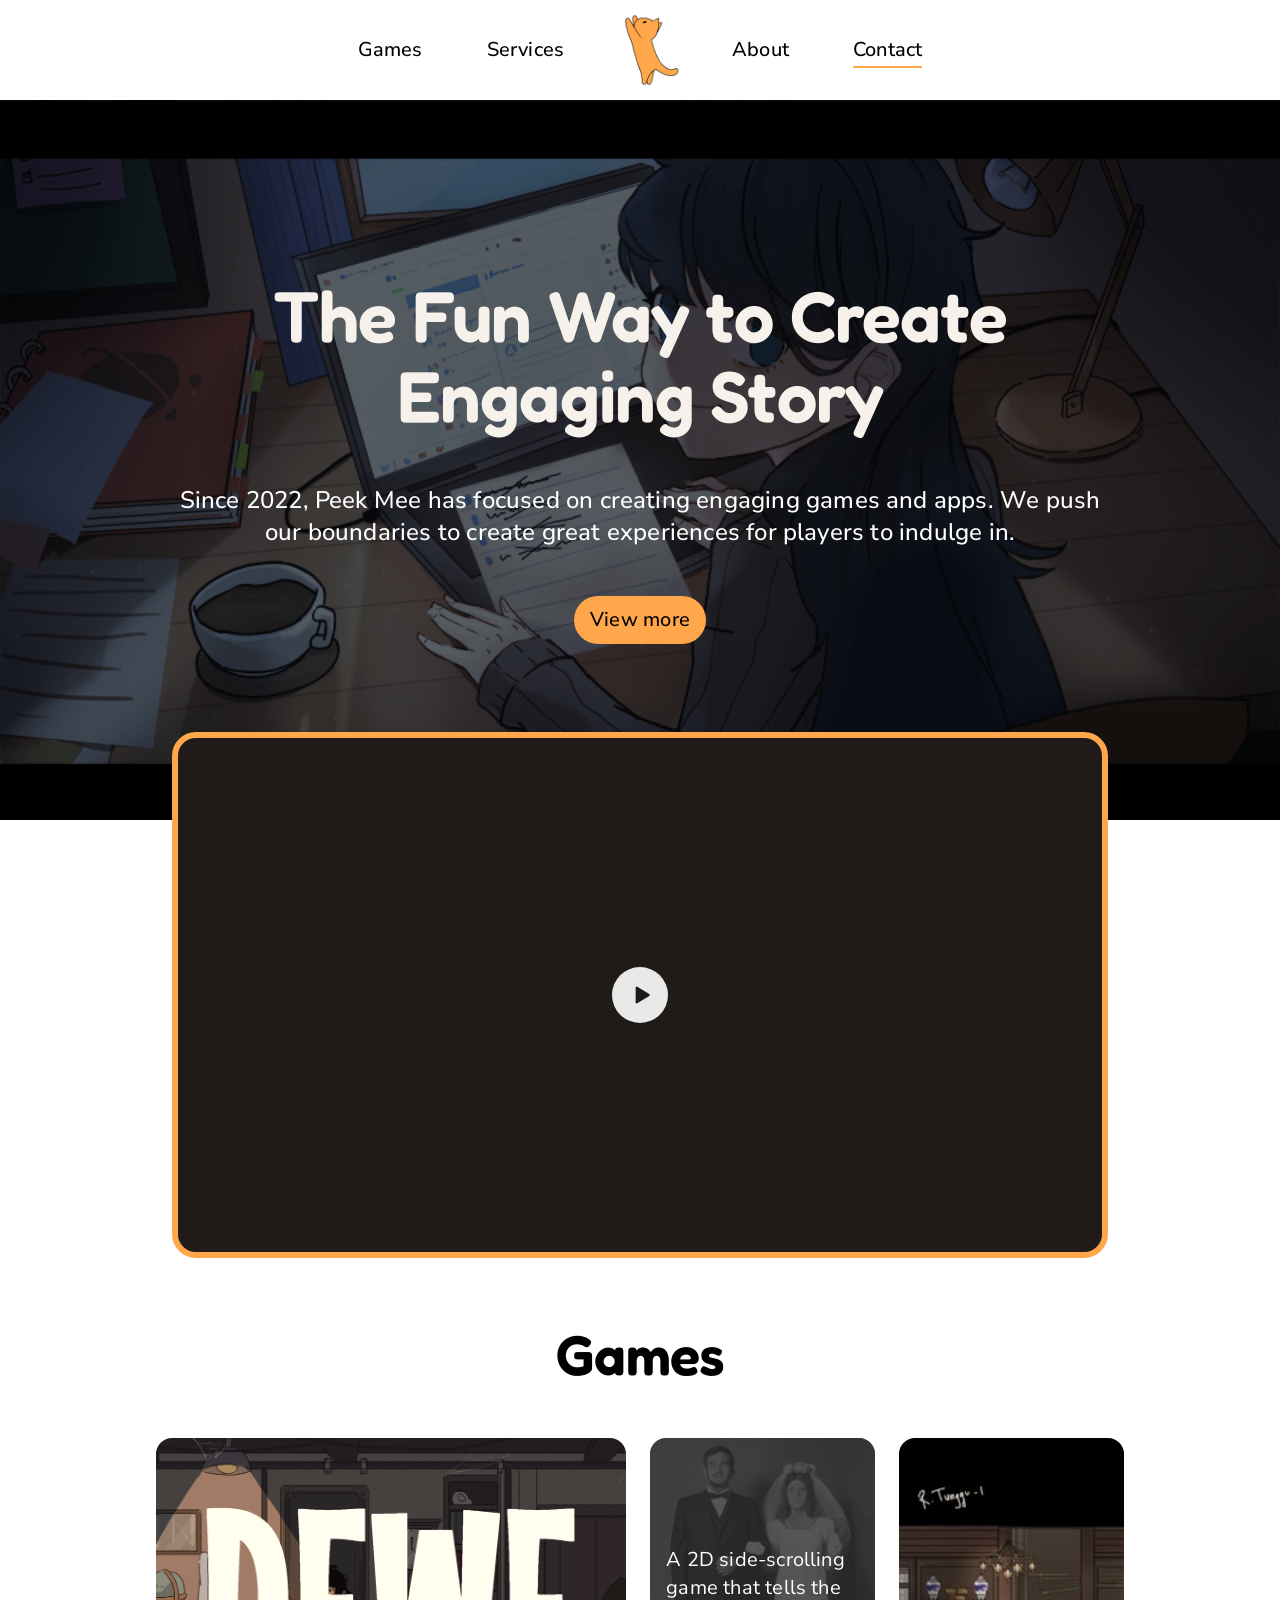
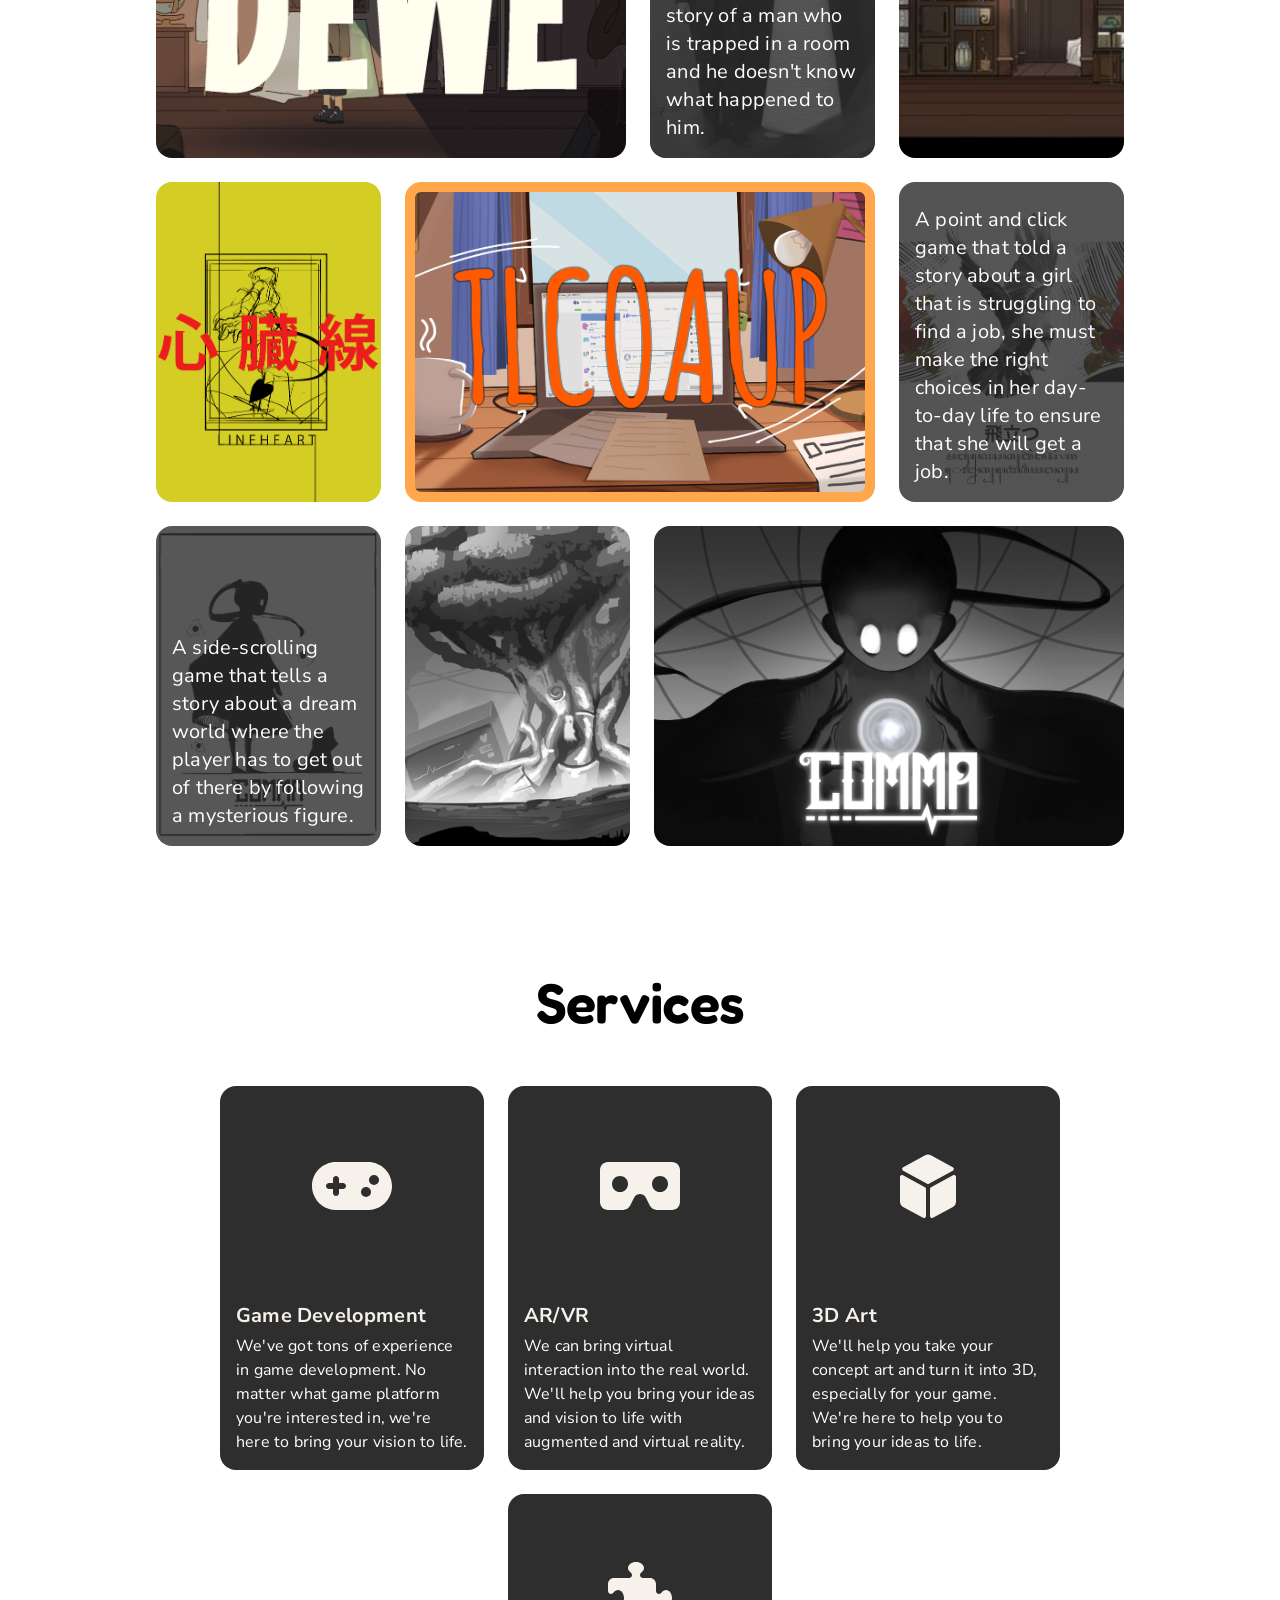
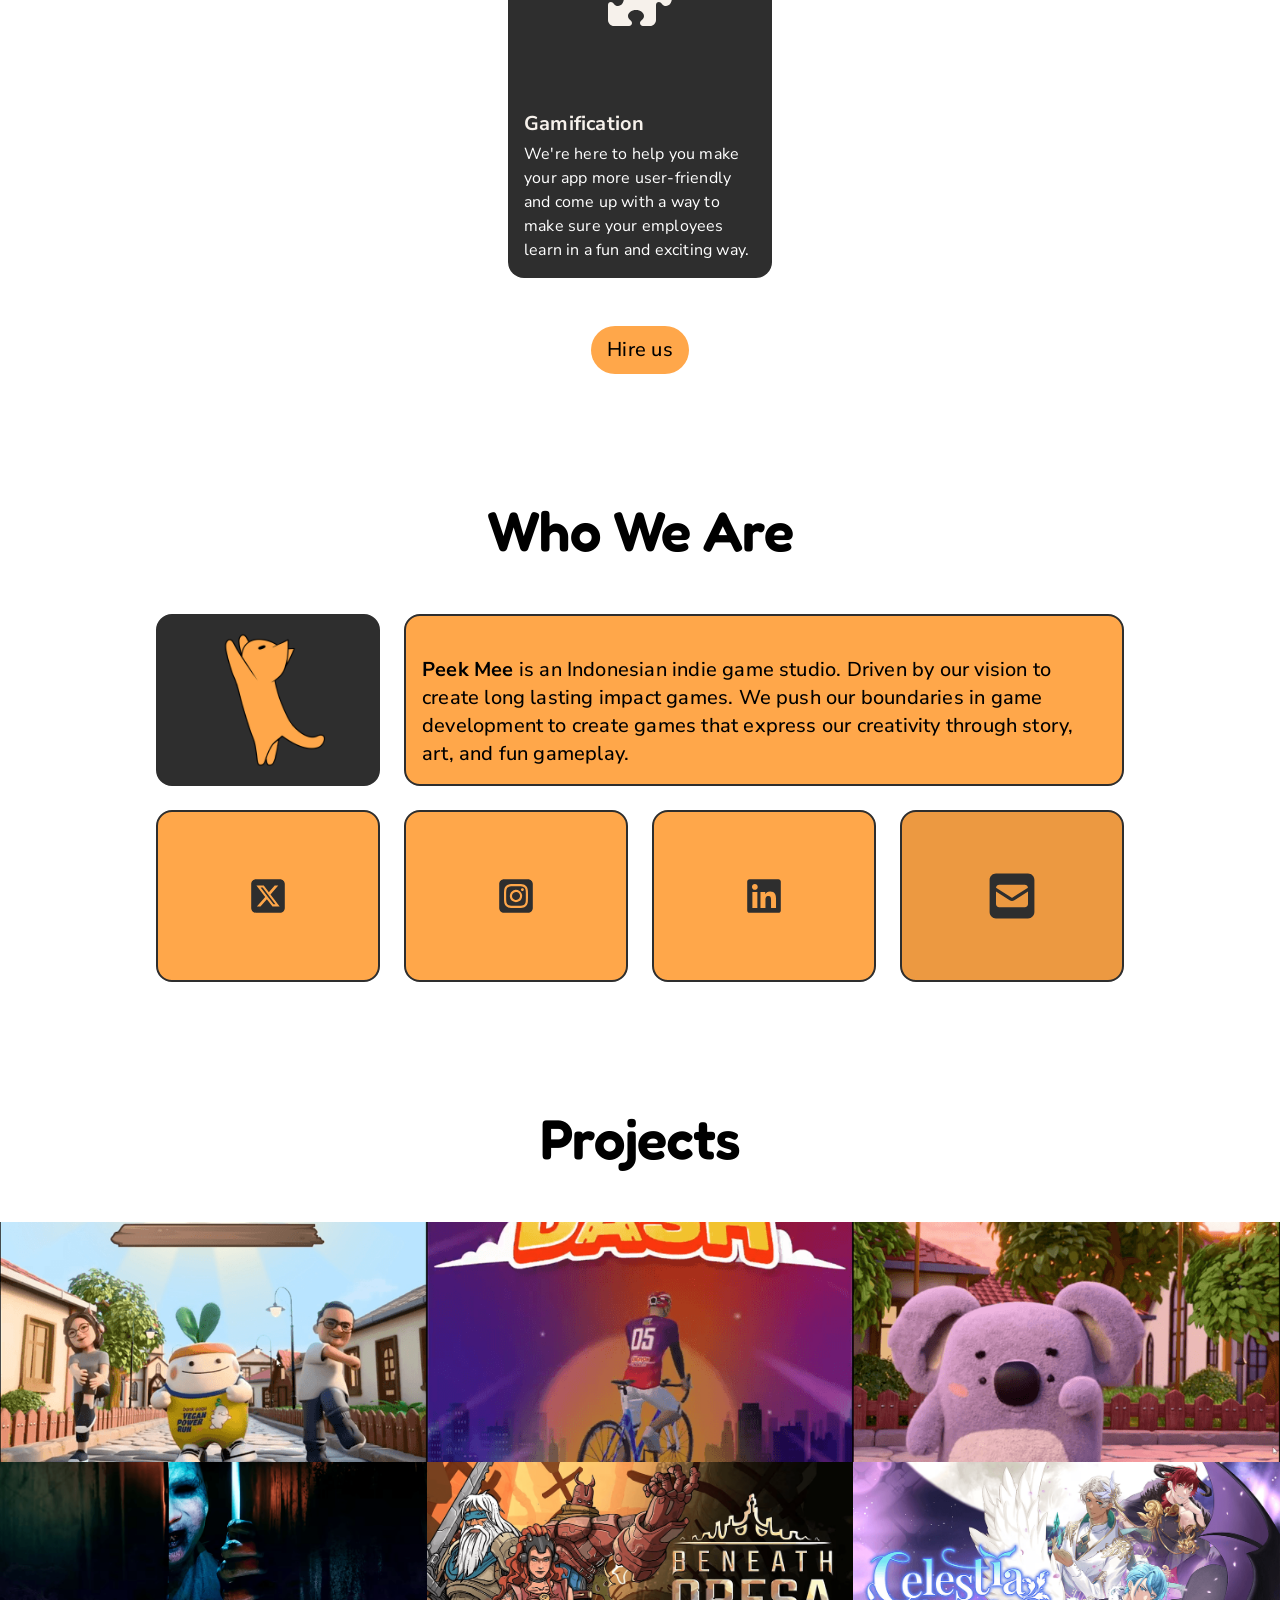
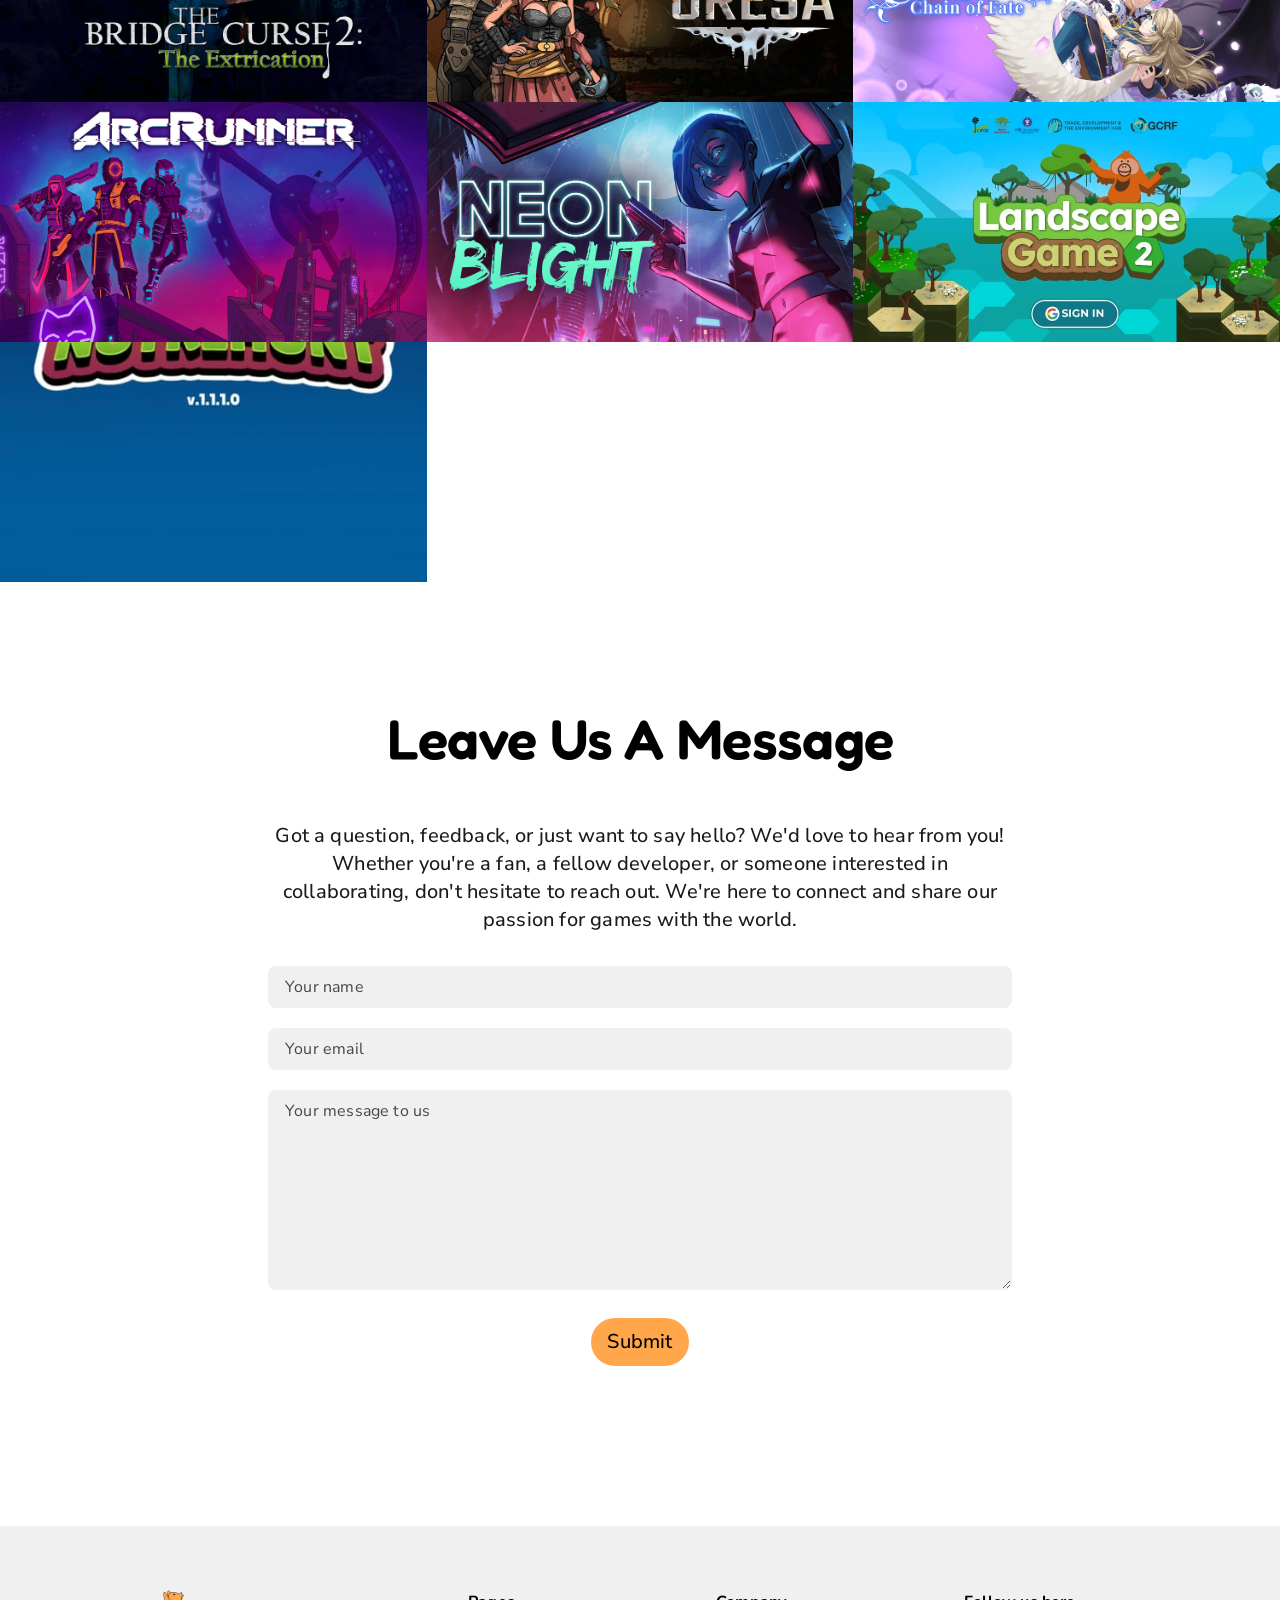
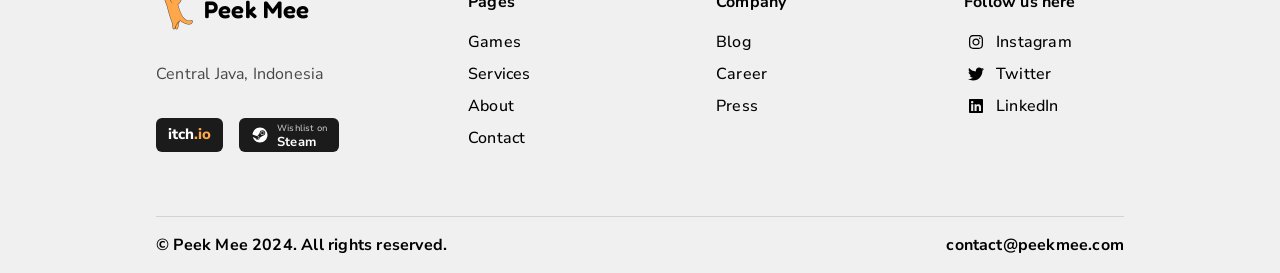
==== index.html @ 3d850b57 "Update layout" ====
<!DOCTYPE html>
<html lang="en">
<head>
  <meta charset="UTF-8" />
  <meta name="viewport" content="width=device-width, initial-scale=1.0" />
  <title>Peek Mee — The Fun Way to Create Engaging Story</title>
  <meta name="description" content="Peek Mee is an Indonesian indie game studio creating engaging games and apps — game development, AR/VR, 3D art, and gamification." />
  <link rel="icon" href="assets/logo.png" />
  <link rel="preconnect" href="https://fonts.googleapis.com" />
  <link rel="preconnect" href="https://fonts.gstatic.com" crossorigin />
  <link href="https://fonts.googleapis.com/css2?family=Fredoka:wght@400;500;600;700&family=Nunito+Sans:ital,opsz,wght@0,6..12,400;0,6..12,500;0,6..12,600;0,6..12,700&display=swap" rel="stylesheet" />
  <link rel="stylesheet" href="styles.css" />
</head>
<body>

  <!-- ===================== NAV ===================== -->
  <header class="nav" id="top">
    <div class="nav__inner">
      <a href="#top" class="nav__logo-mobile" aria-label="Peek Mee home">
        <img src="assets/logo.png" alt="Peek Mee" />
      </a>

      <button class="nav__burger" aria-label="Open menu" aria-expanded="false" aria-controls="nav-menu">
        <span></span><span></span><span></span>
      </button>

      <nav class="nav__menu" id="nav-menu">
        <a href="#games" class="nav__link">Games</a>
        <a href="#services" class="nav__link">Services</a>
        <a href="#top" class="nav__logo" aria-label="Peek Mee home">
          <img src="assets/logo.png" alt="Peek Mee" />
        </a>
        <a href="#about" class="nav__link">About</a>
        <a href="#contact" class="nav__link">Contact</a>
        <button class="nav__close" aria-label="Close menu">
          <svg viewBox="0 0 24 24" aria-hidden="true"><path d="M19 6.41 17.59 5 12 10.59 6.41 5 5 6.41 10.59 12 5 17.59 6.41 19 12 13.41 17.59 19 19 17.59 13.41 12z"/></svg>
        </button>
      </nav>
    </div>
  </header>

  <main>
    <!-- ===================== HERO ===================== -->
    <section class="hero">
      <div class="hero__bg" aria-hidden="true"></div>
      <div class="hero__copy">
        <h1 class="hero__title">The Fun Way to Create Engaging Story</h1>
        <p class="hero__sub">Since 2022, Peek Mee has focused on creating engaging games and apps. We push our boundaries to create great experiences for players to indulge in.</p>
        <a href="#games" class="btn btn--primary">View more</a>
      </div>
    </section>

    <!-- ===================== SHOWREEL =====================
         To use your own video, replace the value of data-video-id below with
         your YouTube video ID (the part after "watch?v=" or "youtu.be/").
         e.g. data-video-id="dQw4w9WgXcQ"  ← swap this one string. -->
    <div class="showreel-wrap">
      <div class="showreel" data-video-id="aqz-KE-bpKQ">
        <button type="button" class="showreel__play" aria-label="Play showreel">
          <svg viewBox="0 0 24 24" aria-hidden="true"><path d="M8 5.14v13.72a1 1 0 0 0 1.5.86l11-6.86a1 1 0 0 0 0-1.72l-11-6.86A1 1 0 0 0 8 5.14z"/></svg>
        </button>
      </div>
    </div>

    <div class="container">
      <!-- ===================== GAMES ===================== -->
      <section class="section" id="games">
        <h2 class="section__title">Games</h2>
        <div class="games">
          <!-- Card 1: title | desc | photo -->
          <article class="game-card game-card--1">
            <div class="game-title" style="background-image:url('assets/game-dewe.png')"></div>
            <div class="game-desc">
              <div class="game-desc__bg" style="background-image:url('assets/game-r1-desc.jpg')"></div>
              <p>A 2D side-scrolling game that tells the story of a man who is trapped in a room and he doesn't know what happened to him.</p>
            </div>
            <div class="game-photo"><img src="assets/game-r1-img.jpg" alt="Game artwork" /></div>
          </article>

          <!-- Card 2: photo | title | desc -->
          <article class="game-card game-card--2">
            <div class="game-photo"><img src="assets/game-r2-img.png" alt="Game artwork" /></div>
            <div class="game-title game-title--accent" style="background-image:url('assets/game-ticoap.png')"></div>
            <div class="game-desc">
              <div class="game-desc__bg" style="background-image:url('assets/game-r2-desc.png')"></div>
              <p>A point and click game that told a story about a girl that is struggling to find a job, she must make the right choices in her day-to-day life to ensure that she will get a job.</p>
            </div>
          </article>

          <!-- Card 3: desc | photo | title -->
          <article class="game-card game-card--3">
            <div class="game-desc">
              <div class="game-desc__bg" style="background-image:url('assets/game-r3-desc.png')"></div>
              <p>A side-scrolling game that tells a story about a dream world where the player has to get out of there by following a mysterious figure.</p>
            </div>
            <div class="game-photo"><img src="assets/game-r3-img.png" alt="Game artwork" /></div>
            <div class="game-title" style="background-image:url('assets/game-comma.png')"></div>
          </article>
        </div>
      </section>

      <!-- ===================== SERVICES ===================== -->
      <section class="section" id="services">
        <h2 class="section__title">Services</h2>
        <div class="services">
          <article class="service-card">
            <div class="service-card__icon"><span class="ico" style="--ico:url('assets/icons/gamepad.svg')"></span></div>
            <div class="service-card__body">
              <h3>Game Development</h3>
              <p>We've got tons of experience in game development. No matter what game platform you're interested in, we're here to bring your vision to life.</p>
            </div>
          </article>
          <article class="service-card">
            <div class="service-card__icon"><span class="ico" style="--ico:url('assets/icons/vr.svg')"></span></div>
            <div class="service-card__body">
              <h3>AR/VR</h3>
              <p>We can bring virtual interaction into the real world. We'll help you bring your ideas and vision to life with augmented and virtual reality.</p>
            </div>
          </article>
          <article class="service-card">
            <div class="service-card__icon"><span class="ico" style="--ico:url('assets/icons/dice.svg')"></span></div>
            <div class="service-card__body">
              <h3>3D Art</h3>
              <p>We'll help you take your concept art and turn it into 3D, especially for your game. We're here to help you to bring your ideas to life.</p>
            </div>
          </article>
          <article class="service-card">
            <div class="service-card__icon"><span class="ico" style="--ico:url('assets/icons/puzzle.svg')"></span></div>
            <div class="service-card__body">
              <h3>Gamification</h3>
              <p>We're here to help you make your app more user-friendly and come up with a way to make sure your employees learn in a fun and exciting way.</p>
            </div>
          </article>
        </div>
        <a href="#contact" class="btn btn--primary">Hire us</a>
      </section>

      <!-- ===================== WHO WE ARE ===================== -->
      <section class="section" id="about">
        <h2 class="section__title">Who We Are</h2>
        <div class="story">
          <div class="story__logo">
            <img src="assets/logo.png" alt="Peek Mee logo" />
          </div>
          <div class="story__cta">
            <p><strong>Peek Mee</strong> is an Indonesian indie game studio. Driven by our vision to create long lasting impact games. We push our boundaries in game development to create games that express our creativity through story, art, and fun gameplay.</p>
          </div>
          <a href="https://x.com" target="_blank" rel="noopener" class="story__social" aria-label="X (Twitter)">
            <span class="ico" style="--ico:url('assets/icons/sq-x.svg')"></span>
          </a>
          <a href="https://instagram.com" target="_blank" rel="noopener" class="story__social" aria-label="Instagram">
            <span class="ico" style="--ico:url('assets/icons/sq-instagram.svg')"></span>
          </a>
          <a href="https://linkedin.com" target="_blank" rel="noopener" class="story__social" aria-label="LinkedIn">
            <span class="ico" style="--ico:url('assets/icons/sq-linkedin.svg')"></span>
          </a>
          <a href="mailto:contact@peekmee.com" class="story__social story__social--alt" aria-label="Email">
            <span class="ico" style="--ico:url('assets/icons/sq-envelope.svg')"></span>
          </a>
        </div>
      </section>
    </div>

    <!-- ===================== PROJECTS ===================== -->
    <section class="section section--flush" id="projects">
      <h2 class="section__title">Projects</h2>
      <div class="projects">
        <div class="project"><img src="assets/project-01.png" alt="Project" /></div>
        <div class="project"><img src="assets/project-02.png" alt="Project" /></div>
        <div class="project"><img src="assets/project-03.png" alt="Project" /></div>
        <div class="project"><img src="assets/project-04.png" alt="Project" /></div>
        <div class="project"><img src="assets/project-05.png" alt="Project" /></div>
        <div class="project"><img src="assets/project-06.png" alt="Project" /></div>
        <div class="project"><img src="assets/project-07.png" alt="Project" /></div>
        <div class="project"><img src="assets/project-08.png" alt="Project" /></div>
        <div class="project"><img src="assets/project-09.jpg" alt="Project" /></div>
        <div class="project"><img src="assets/project-10.jpg" alt="Project" /></div>
      </div>
    </section>

    <!-- ===================== CONTACT FORM ===================== -->
    <section class="form-section" id="contact">
      <div class="form-section__text">
        <h2 class="section__title">Leave Us A Message</h2>
        <p>Got a question, feedback, or just want to say hello? We'd love to hear from you! Whether you're a fan, a fellow developer, or someone interested in collaborating, don't hesitate to reach out. We're here to connect and share our passion for games with the world.</p>
      </div>
      <form class="contact-form" novalidate>
        <div class="field">
          <input type="text" name="name" id="f-name" placeholder="Your name" required />
          <span class="field__error" data-for="f-name"></span>
        </div>
        <div class="field">
          <input type="email" name="email" id="f-email" placeholder="Your email" required />
          <span class="field__error" data-for="f-email"></span>
        </div>
        <div class="field">
          <textarea name="message" id="f-message" placeholder="Your message to us" rows="6" required></textarea>
          <span class="field__error" data-for="f-message"></span>
        </div>
        <button type="submit" class="btn btn--primary">Submit</button>
        <p class="form-status" role="status" aria-live="polite"></p>
      </form>
    </section>
  </main>

  <!-- ===================== FOOTER ===================== -->
  <footer class="footer">
    <div class="footer__inner">
      <div class="footer__top">
        <div class="footer__brand">
          <div class="footer__logo">
            <img src="assets/logo.png" alt="Peek Mee" />
            <span>Peek Mee</span>
          </div>
          <p class="footer__addr">Central Java, Indonesia</p>
          <div class="footer__badges">
            <a href="#" class="store-badge">
              <span class="store-badge__mark">itch<span>.io</span></span>
            </a>
            <a href="#" class="store-badge">
              <span class="ico store-badge__ico" style="--ico:url('assets/icons/steam.svg')"></span>
              <span class="store-badge__label"><small>Wishlist on</small>Steam</span>
            </a>
          </div>
        </div>

        <div class="footer__cols">
          <nav class="footer__col">
            <h4>Pages</h4>
            <a href="#games">Games</a>
            <a href="#services">Services</a>
            <a href="#about">About</a>
            <a href="#contact">Contact</a>
          </nav>
          <nav class="footer__col">
            <h4>Company</h4>
            <a href="#">Blog</a>
            <a href="#">Career</a>
            <a href="#">Press</a>
          </nav>
          <nav class="footer__col">
            <h4>Follow us here</h4>
            <a href="https://instagram.com" target="_blank" rel="noopener"><span class="ico footer__ico" style="--ico:url('assets/icons/tw-instagram.svg')"></span>Instagram</a>
            <a href="https://x.com" target="_blank" rel="noopener"><span class="ico footer__ico" style="--ico:url('assets/icons/tw-x.svg')"></span>Twitter</a>
            <a href="https://linkedin.com" target="_blank" rel="noopener"><span class="ico footer__ico" style="--ico:url('assets/icons/tw-linkedin.svg')"></span>LinkedIn</a>
          </nav>
        </div>
      </div>

      <hr class="footer__divider" />

      <div class="footer__copy">
        <span>© Peek Mee 2024. All rights reserved.</span>
        <a href="mailto:contact@peekmee.com">contact@peekmee.com</a>
      </div>
    </div>
  </footer>

  <script src="script.js"></script>
</body>
</html>
---- styles.css ----
/* ==========================================================================
   Peek Mee — Landing page
   Design tokens from Figma (Peek Mee Web)
   ========================================================================== */
:root {
  --orange: #ffa74a;
  --orange-dark: #ec9941;
  --neutral-0: #000000;
  --neutral-10: #1c1b1c;
  --neutral-20: #2e2e2e;
  --neutral-30: #484646;
  --neutral-90: #f0f0f0;
  --neutral-100: #ffffff;
  --cream: #f6f1eb;

  --font-body: "Nunito Sans", system-ui, -apple-system, "Segoe UI", Roboto, sans-serif;
  --font-display: "Fredoka", "Nunito Sans", system-ui, sans-serif;

  --content: 1128px;        /* inner content width on desktop */
  --pad: 156px;             /* side padding on desktop */
  --radius-card: 16px;
  --radius-pill: 32px;
}

/* ---------- Reset ---------- */
*, *::before, *::after { box-sizing: border-box; }
* { margin: 0; padding: 0; }
html { scroll-behavior: smooth; scroll-padding-top: 116px; }
body {
  font-family: var(--font-body);
  background: var(--neutral-100);
  color: var(--neutral-10);
  line-height: 1.4;
  letter-spacing: 0.012em;
  -webkit-font-smoothing: antialiased;
  overflow-x: hidden;
}
img { display: block; max-width: 100%; }
a { text-decoration: none; color: inherit; }
button { font-family: inherit; cursor: pointer; border: none; background: none; }

/* ---------- Reusable icon (recolored SVG via mask) ---------- */
.ico {
  display: inline-block;
  width: 100%; height: 100%;
  background-color: currentColor;
  -webkit-mask: var(--ico) center / contain no-repeat;
  mask: var(--ico) center / contain no-repeat;
}

/* ---------- Buttons ---------- */
.btn {
  display: inline-flex;
  align-items: center;
  justify-content: center;
  gap: 8px;
  padding: 10px 16px;
  border-radius: var(--radius-pill);
  font-weight: 500;
  font-size: 20px;
  line-height: 28px;
  letter-spacing: 0.012em;
  transition: transform .15s ease, box-shadow .15s ease, background-color .15s ease;
}
.btn--primary {
  background: var(--orange);
  color: var(--neutral-0);
}
.btn--primary:hover {
  background: #ffb662;
  transform: translateY(-2px);
  box-shadow: 0 8px 20px rgba(255,167,74,.4);
}
.btn--primary:active { transform: translateY(0); box-shadow: none; }

/* ---------- Section scaffolding ---------- */
.container {
  width: 100%;
  max-width: calc(var(--content) + var(--pad) * 2);
  margin: 0 auto;
  padding-inline: var(--pad);
}
.section {
  display: flex;
  flex-direction: column;
  align-items: center;
  gap: 48px;
  padding-block: 60px;
}
.section--flush { padding-inline: 0; }
.section__title {
  font-family: var(--font-display);
  font-weight: 600;
  font-size: 56px;
  line-height: 72px;
  letter-spacing: -0.012em;
  color: var(--neutral-0);
  text-align: center;
}

/* ==========================================================================
   NAV
   ========================================================================== */
.nav {
  position: sticky;
  top: 0;
  z-index: 100;
  background: var(--neutral-100);
  box-shadow: 0 1px 0 rgba(0,0,0,.05);
}
.nav__inner {
  height: 100px;
  display: flex;
  align-items: center;
  justify-content: center;
  padding: 16px 24px;
}
.nav__menu {
  display: flex;
  align-items: center;
  gap: 32px;
}
.nav__link {
  padding: 10px 16px;
  border-radius: var(--radius-pill);
  font-weight: 500;
  font-size: 20px;
  line-height: 28px;
  color: var(--neutral-0);
  position: relative;
}
.nav__link::after {
  content: "";
  position: absolute;
  left: 16px; right: 16px; bottom: 6px;
  height: 2px;
  background: var(--orange);
  transform: scaleX(0);
  transform-origin: left;
  transition: transform .2s ease;
}
.nav__link:hover::after,
.nav__link.active::after { transform: scaleX(1); }
.nav__logo { width: 72px; height: 72px; display: grid; place-items: center; }
.nav__logo img { width: 72px; height: 72px; object-fit: contain; }
.nav__burger, .nav__logo-mobile, .nav__close { display: none; }

/* ==========================================================================
   HERO
   ========================================================================== */
.hero {
  position: relative;
  min-height: 720px;
  display: flex;
  align-items: center;
  justify-content: center;
  padding: 120px 24px;
  overflow: hidden;
}
.hero__bg {
  position: absolute;
  inset: 0;
  background: url("assets/hero.png") center / cover no-repeat;
}
.hero__bg::after {
  content: "";
  position: absolute;
  inset: 0;
  background: rgba(0,0,0,.6);
}
.hero__copy {
  position: relative;
  width: 936px;
  max-width: 100%;
  display: flex;
  flex-direction: column;
  align-items: center;
  gap: 48px;
  text-align: center;
}
.hero__title {
  font-family: var(--font-display);
  font-weight: 600;
  font-size: 72px;
  line-height: 80px;
  letter-spacing: -0.012em;
  color: var(--cream);
}
.hero__sub {
  font-weight: 500;
  font-size: 24px;
  line-height: 32px;
  color: var(--neutral-100);
}

/* ==========================================================================
   SHOWREEL
   ========================================================================== */
.showreel-wrap {
  display: flex;
  justify-content: center;
  padding-inline: 24px;
}
.showreel {
  position: relative;
  width: 936px;
  max-width: 100%;
  aspect-ratio: 936 / 526;
  margin-top: -88px;
  border: 6px solid var(--orange);
  border-radius: 24px;
  overflow: hidden;
  display: grid;
  place-items: center;
  cursor: pointer;
  background: #2a2320 center / cover no-repeat; /* poster set by JS from video thumbnail */
}
.showreel::after { /* darkening overlay over the poster */
  content: "";
  position: absolute;
  inset: 0;
  background: rgba(0,0,0,.25);
  transition: background .2s ease;
  pointer-events: none;
}
.showreel:hover::after { background: rgba(0,0,0,.4); }
.showreel__play {
  position: relative;
  z-index: 1;
  width: 56px; height: 56px;
  border-radius: 50%;
  background: rgba(255,255,255,.9);
  display: grid;
  place-items: center;
  transition: transform .2s ease, background .2s ease;
}
.showreel:hover .showreel__play { transform: scale(1.1); background: #fff; }
.showreel__play svg { width: 26px; height: 26px; fill: var(--neutral-10); }

/* When the embed is active, the iframe fills the frame and the facade hides */
.showreel iframe,
.showreel video {
  position: absolute;
  inset: 0;
  width: 100%;
  height: 100%;
  border: 0;
}
.showreel.playing { cursor: default; background-image: none; }
.showreel.playing::after { display: none; }
.showreel.playing .showreel__play { display: none; }

/* ==========================================================================
   GAMES (mosaic)
   ========================================================================== */
.games {
  display: flex;
  flex-direction: column;
  gap: 24px;
  width: 100%;
}
.game-card {
  display: grid;
  gap: 24px;
  height: 320px;
}
.game-card--1 { grid-template-columns: 552fr 264fr 264fr; grid-template-areas: "title desc photo"; }
.game-card--2 { grid-template-columns: 264fr 552fr 264fr; grid-template-areas: "photo title desc"; }
.game-card--3 { grid-template-columns: 264fr 264fr 552fr; grid-template-areas: "desc photo title"; }

.game-title { grid-area: title; }
.game-photo { grid-area: photo; }
.game-desc  { grid-area: desc; }

.game-title {
  border-radius: var(--radius-card);
  background-size: cover;
  background-position: center;
  background-repeat: no-repeat;
  background-color: var(--neutral-20);
}
.game-title--accent { border: 10px solid var(--orange); }

.game-photo {
  border-radius: var(--radius-card);
  overflow: hidden;
}
.game-photo img { width: 100%; height: 100%; object-fit: cover; }

.game-desc {
  position: relative;
  border-radius: var(--radius-card);
  overflow: hidden;
  display: flex;
  align-items: flex-end;
  padding: 16px;
}
.game-desc__bg {
  position: absolute;
  inset: 0;
  background-size: cover;
  background-position: center;
}
.game-desc__bg::after {
  content: "";
  position: absolute;
  inset: 0;
  background: rgba(46,46,46,.8);
}
.game-desc p {
  position: relative;
  color: var(--neutral-100);
  font-size: 20px;
  line-height: 28px;
}

/* ==========================================================================
   SERVICES
   ========================================================================== */
.services {
  display: flex;
  flex-wrap: wrap;
  gap: 24px;
  justify-content: center;
  width: 100%;
}
.service-card {
  width: 264px;
  background: var(--neutral-20);
  border-radius: var(--radius-card);
  overflow: hidden;
  display: flex;
  flex-direction: column;
}
.service-card__icon {
  height: 200px;
  display: grid;
  place-items: center;
  color: var(--cream);
}
.service-card__icon .ico { width: 80px; height: 80px; }
.service-card__body { padding: 16px; display: flex; flex-direction: column; gap: 4px; }
.service-card__body h3 {
  font-weight: 700;
  font-size: 20px;
  line-height: 28px;
  color: var(--cream);
}
.service-card__body p {
  font-weight: 400;
  font-size: 16px;
  line-height: 24px;
  color: var(--neutral-100);
}

/* ==========================================================================
   WHO WE ARE
   ========================================================================== */
.story {
  width: 100%;
  display: grid;
  grid-template-columns: repeat(4, 1fr);
  grid-auto-rows: 1fr;
  gap: 24px;
  aspect-ratio: 1128 / 400;
}
.story > * {
  border: 2px solid var(--neutral-20);
  border-radius: var(--radius-card);
}
.story__logo {
  background: var(--neutral-20);
  display: grid;
  place-items: center;
  padding: 16px;
}
.story__logo img { width: 136px; height: 136px; object-fit: contain; }
.story__cta {
  grid-column: 2 / 5;
  background: var(--orange);
  display: flex;
  align-items: flex-end;
  padding: 16px;
}
.story__cta p {
  font-weight: 500;
  font-size: 20px;
  line-height: 28px;
  color: var(--neutral-0);
}
.story__cta strong { font-weight: 700; }
.story__social {
  background: var(--orange);
  display: grid;
  place-items: center;
  color: var(--neutral-20);
  transition: background .15s ease, transform .15s ease;
}
.story__social .ico { width: 48px; height: 48px; }
.story__social--alt { background: var(--orange-dark); }
.story__social--alt .ico { width: 64px; height: 64px; }
.story__social:hover { background: var(--orange-dark); transform: translateY(-3px); }
.story__social--alt:hover { background: #e08d34; }

/* ==========================================================================
   PROJECTS
   ========================================================================== */
.projects {
  display: grid;
  grid-template-columns: repeat(3, 1fr);
  width: 100%;
}
.project {
  aspect-ratio: 480 / 270;
  overflow: hidden;
}
.project img {
  width: 100%; height: 100%;
  object-fit: cover;
  transition: transform .4s ease;
}
.project:hover img { transform: scale(1.06); }

/* ==========================================================================
   CONTACT FORM
   ========================================================================== */
.form-section {
  background: var(--neutral-100);
  display: flex;
  flex-direction: column;
  align-items: center;
  gap: 32px;
  padding: 60px 24px 120px;
}
.form-section__text {
  width: 744px;
  max-width: 100%;
  text-align: center;
  display: flex;
  flex-direction: column;
  gap: 48px;
}
.form-section__text p {
  font-weight: 500;
  font-size: 20px;
  line-height: 28px;
  color: var(--neutral-10);
}
.contact-form {
  width: 744px;
  max-width: 100%;
  display: flex;
  flex-direction: column;
  gap: 16px;
}
.field { display: flex; flex-direction: column; }
.contact-form input,
.contact-form textarea {
  width: 100%;
  background: var(--neutral-90);
  border: 1px solid transparent;
  border-radius: 8px;
  padding: 8px 16px;
  font-family: inherit;
  font-size: 16px;
  line-height: 24px;
  color: var(--neutral-10);
  letter-spacing: 0.012em;
  transition: border-color .15s ease, box-shadow .15s ease;
}
.contact-form textarea { min-height: 200px; resize: vertical; }
.contact-form input::placeholder,
.contact-form textarea::placeholder { color: var(--neutral-30); }
.contact-form input:focus,
.contact-form textarea:focus {
  outline: none;
  border-color: var(--orange);
  box-shadow: 0 0 0 3px rgba(255,167,74,.25);
}
.contact-form input.invalid,
.contact-form textarea.invalid { border-color: #e5484d; background: #fff2f2; }
.field__error {
  color: #e5484d;
  font-size: 13px;
  line-height: 18px;
  margin-top: 4px;
  min-height: 0;
}
.contact-form .btn { align-self: center; margin-top: 8px; }
.form-status { font-size: 16px; font-weight: 600; text-align: center; min-height: 24px; }
.form-status.ok { color: #2e7d32; }

/* ==========================================================================
   FOOTER
   ========================================================================== */
.footer { background: var(--neutral-90); }
.footer__inner {
  max-width: calc(var(--content) + var(--pad) * 2);
  margin: 0 auto;
  padding-inline: var(--pad);
}
.footer__top {
  display: flex;
  justify-content: space-between;
  gap: 48px;
  padding-block: 64px;
}
.footer__brand { width: 264px; display: flex; flex-direction: column; gap: 32px; }
.footer__logo { display: flex; align-items: center; gap: 8px; }
.footer__logo img { width: 40px; height: 40px; object-fit: contain; }
.footer__logo span { font-family: var(--font-display); font-weight: 600; font-size: 24px; line-height: 32px; color: var(--neutral-0); }
.footer__addr { font-size: 16px; line-height: 24px; color: var(--neutral-30); }
.footer__badges { display: flex; gap: 16px; flex-wrap: wrap; }
.store-badge {
  display: inline-flex;
  align-items: center;
  gap: 8px;
  height: 34px;
  padding: 0 12px;
  border-radius: 6px;
  background: var(--neutral-10);
  color: #fff;
  transition: transform .15s ease, background .15s ease;
}
.store-badge:hover { transform: translateY(-2px); background: #000; }
.store-badge__mark { font-weight: 800; font-size: 15px; letter-spacing: 0; }
.store-badge__mark span { color: var(--orange); }
.store-badge__ico { width: 18px; height: 18px; }
.store-badge__label { display: flex; flex-direction: column; font-weight: 700; font-size: 13px; line-height: 14px; }
.store-badge__label small { font-weight: 400; font-size: 9px; opacity: .8; }

.footer__cols { display: flex; gap: 80px; }
.footer__col { display: flex; flex-direction: column; gap: 8px; width: 168px; }
.footer__col h4 {
  font-weight: 700;
  font-size: 16px;
  line-height: 24px;
  color: var(--neutral-0);
  padding: 0 8px 8px;
}
.footer__col a {
  display: inline-flex;
  align-items: center;
  gap: 8px;
  padding: 0 8px;
  font-weight: 500;
  font-size: 16px;
  line-height: 24px;
  color: var(--neutral-0);
  width: max-content;
  transition: color .15s ease;
}
.footer__col a:hover { color: var(--orange-dark); }
.footer__ico { width: 24px; height: 24px; color: var(--neutral-0); flex: 0 0 auto; }

.footer__divider { border: none; border-top: 1px solid rgba(0,0,0,.12); }
.footer__copy {
  display: flex;
  justify-content: space-between;
  gap: 16px;
  padding-block: 16px;
  font-weight: 700;
  font-size: 16px;
  line-height: 24px;
  color: var(--neutral-0);
}
.footer__copy a:hover { color: var(--orange-dark); }

/* ==========================================================================
   RESPONSIVE  —  Tablet (matches Figma 840px frame)
   ========================================================================== */
@media (max-width: 1080px) {
  :root { --pad: 24px; --content: 792px; }
  html { scroll-padding-top: 108px; }

  .section__title { font-size: 48px; line-height: 60px; }
  .hero__title { font-size: 56px; line-height: 64px; }

  /* Games reflow: big title on top, then photo + desc side by side */
  .game-card { height: auto; }
  .game-card--1, .game-card--2, .game-card--3 {
    grid-template-columns: 1fr 1fr;
    grid-template-areas:
      "title title"
      "photo desc";
  }
  .game-title { aspect-ratio: 792 / 400; }
  .game-photo, .game-desc { aspect-ratio: 384 / 320; }

  /* Services: 2 across */
  .services { max-width: 552px; }

  /* Projects: 2 across */
  .projects { grid-template-columns: repeat(2, 1fr); }
}

/* ==========================================================================
   RESPONSIVE  —  Mobile (matches Figma 412px frame)
   ========================================================================== */
@media (max-width: 620px) {
  :root { --pad: 16px; }
  html { scroll-padding-top: 116px; }

  /* NAV → logo left + burger right (Figma mobile) */
  .nav__inner { height: 100px; justify-content: space-between; padding: 16px; }

  .nav__logo-mobile { display: block; }
  .nav__logo-mobile img { width: 64px; height: 64px; object-fit: contain; }

  .nav__burger {
    display: flex;
    flex-direction: column;
    justify-content: center;
    gap: 5px;
    width: 48px; height: 48px;
    padding: 8px;
  }
  .nav__burger span {
    display: block;
    width: 26px; height: 3px;
    margin-inline: auto;
    background: var(--orange);
    border-radius: 2px;
  }

  /* Open menu → full-screen white panel: logo, links, close button */
  .nav__menu {
    position: fixed;
    inset: 0;
    z-index: 30;
    flex-direction: column;
    align-items: center;
    justify-content: flex-start;
    gap: 32px;
    background: var(--neutral-100);
    padding: 28px 16px 48px;
    overflow-y: auto;
    transform: translateY(-100%);
    visibility: hidden;
    transition: transform .3s ease, visibility 0s linear .3s;
  }
  .nav.open .nav__menu {
    transform: translateY(0);
    visibility: visible;
    transition: transform .3s ease, visibility 0s;
  }
  .nav__logo { display: grid; order: -1; width: 64px; height: 64px; }
  .nav__logo img { width: 64px; height: 64px; }
  .nav__link { font-size: 20px; line-height: 28px; padding: 10px 16px; }
  .nav__link::after { display: none; }
  .nav__close { display: grid; place-items: center; width: 48px; height: 48px; padding: 8px; }
  .nav__close svg { width: 32px; height: 32px; fill: var(--orange); }

  .section { gap: 32px; padding-block: 40px; }
  .section__title { font-size: 32px; line-height: 40px; }
  .hero { min-height: 620px; padding: 80px 16px; }
  .hero__title { font-size: 34px; line-height: 42px; }
  .hero__sub { font-size: 18px; line-height: 26px; }
  .btn { font-size: 18px; }

  .showreel { margin-top: -64px; aspect-ratio: 380 / 214; }

  /* Games: title image + description only (photo hidden), stacked */
  .game-card--1, .game-card--2, .game-card--3 {
    grid-template-columns: 1fr;
    grid-template-areas: "title" "desc";
    gap: 16px;
  }
  .game-title { aspect-ratio: 380 / 220; }
  .game-photo { display: none; }
  .game-desc { aspect-ratio: auto; min-height: 120px; }

  /* Services: single column */
  .services { max-width: 320px; }

  /* Who we are: logo + text full width, socials 2×2 (Figma: 182×80 cards, 16px gaps) */
  .story {
    grid-template-columns: repeat(2, 1fr);
    grid-auto-rows: auto;
    gap: 16px;
    aspect-ratio: auto;
  }
  .story__logo { grid-column: 1 / 3; aspect-ratio: 380 / 214; }
  .story__logo img { width: 136px; height: 136px; }
  .story__cta { grid-column: 1 / 3; }
  .story__cta p { font-size: 16px; line-height: 24px; }
  .story__social { aspect-ratio: 182 / 80; }
  .story__social .ico { width: 36px; height: 36px; }
  .story__social--alt .ico { width: 44px; height: 44px; }

  /* Projects: single column */
  .projects { grid-template-columns: 1fr; }

  .form-section { padding: 40px 16px 64px; }
  .form-section__text { gap: 24px; }
  .form-section__text p { font-size: 16px; line-height: 24px; }

  /* Footer stacks */
  .footer__top { flex-direction: column; gap: 40px; padding-block: 48px; }
  .footer__brand { width: 100%; }
  .footer__cols { gap: 24px; flex-wrap: wrap; }
  .footer__col { width: 45%; min-width: 140px; }
  .footer__copy { flex-direction: column; gap: 8px; text-align: center; align-items: center; }
}

@media (max-width: 380px) {
  .hero__title { font-size: 30px; line-height: 38px; }
  .footer__col { width: 100%; }
}
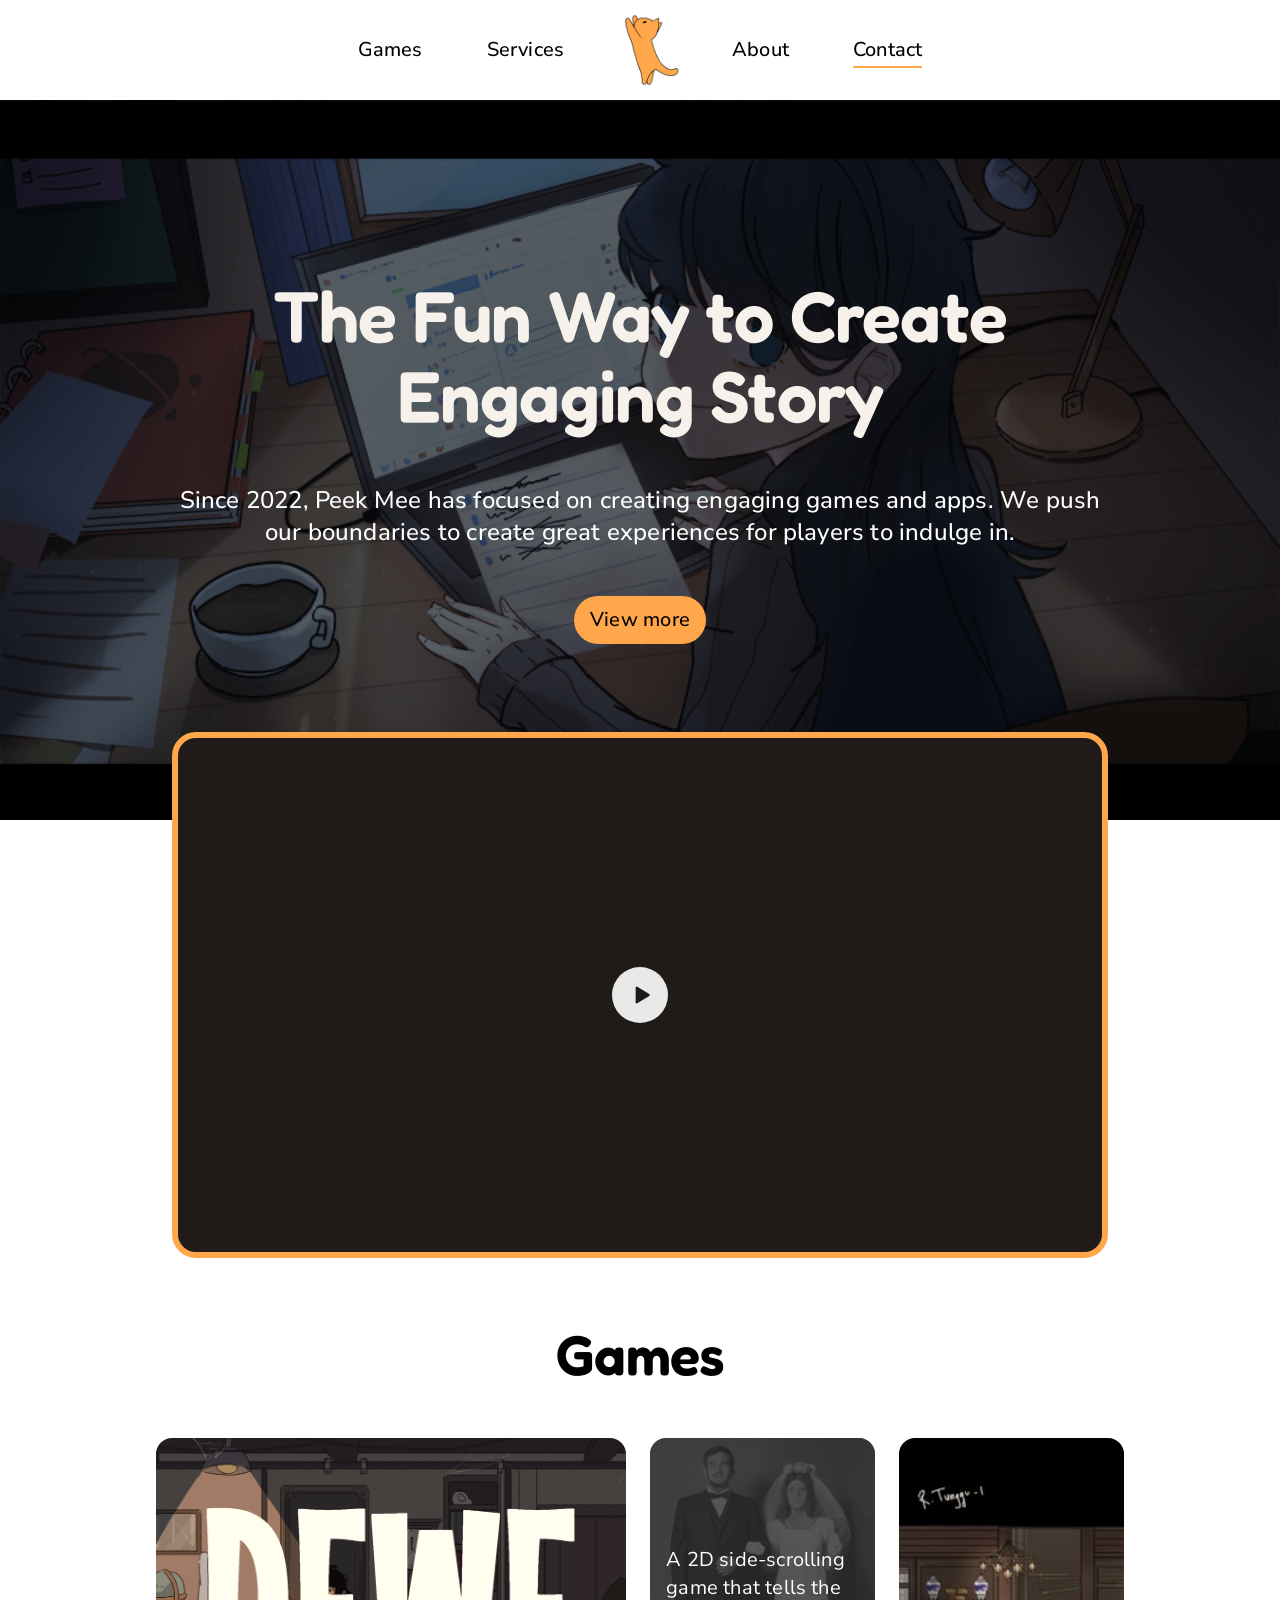
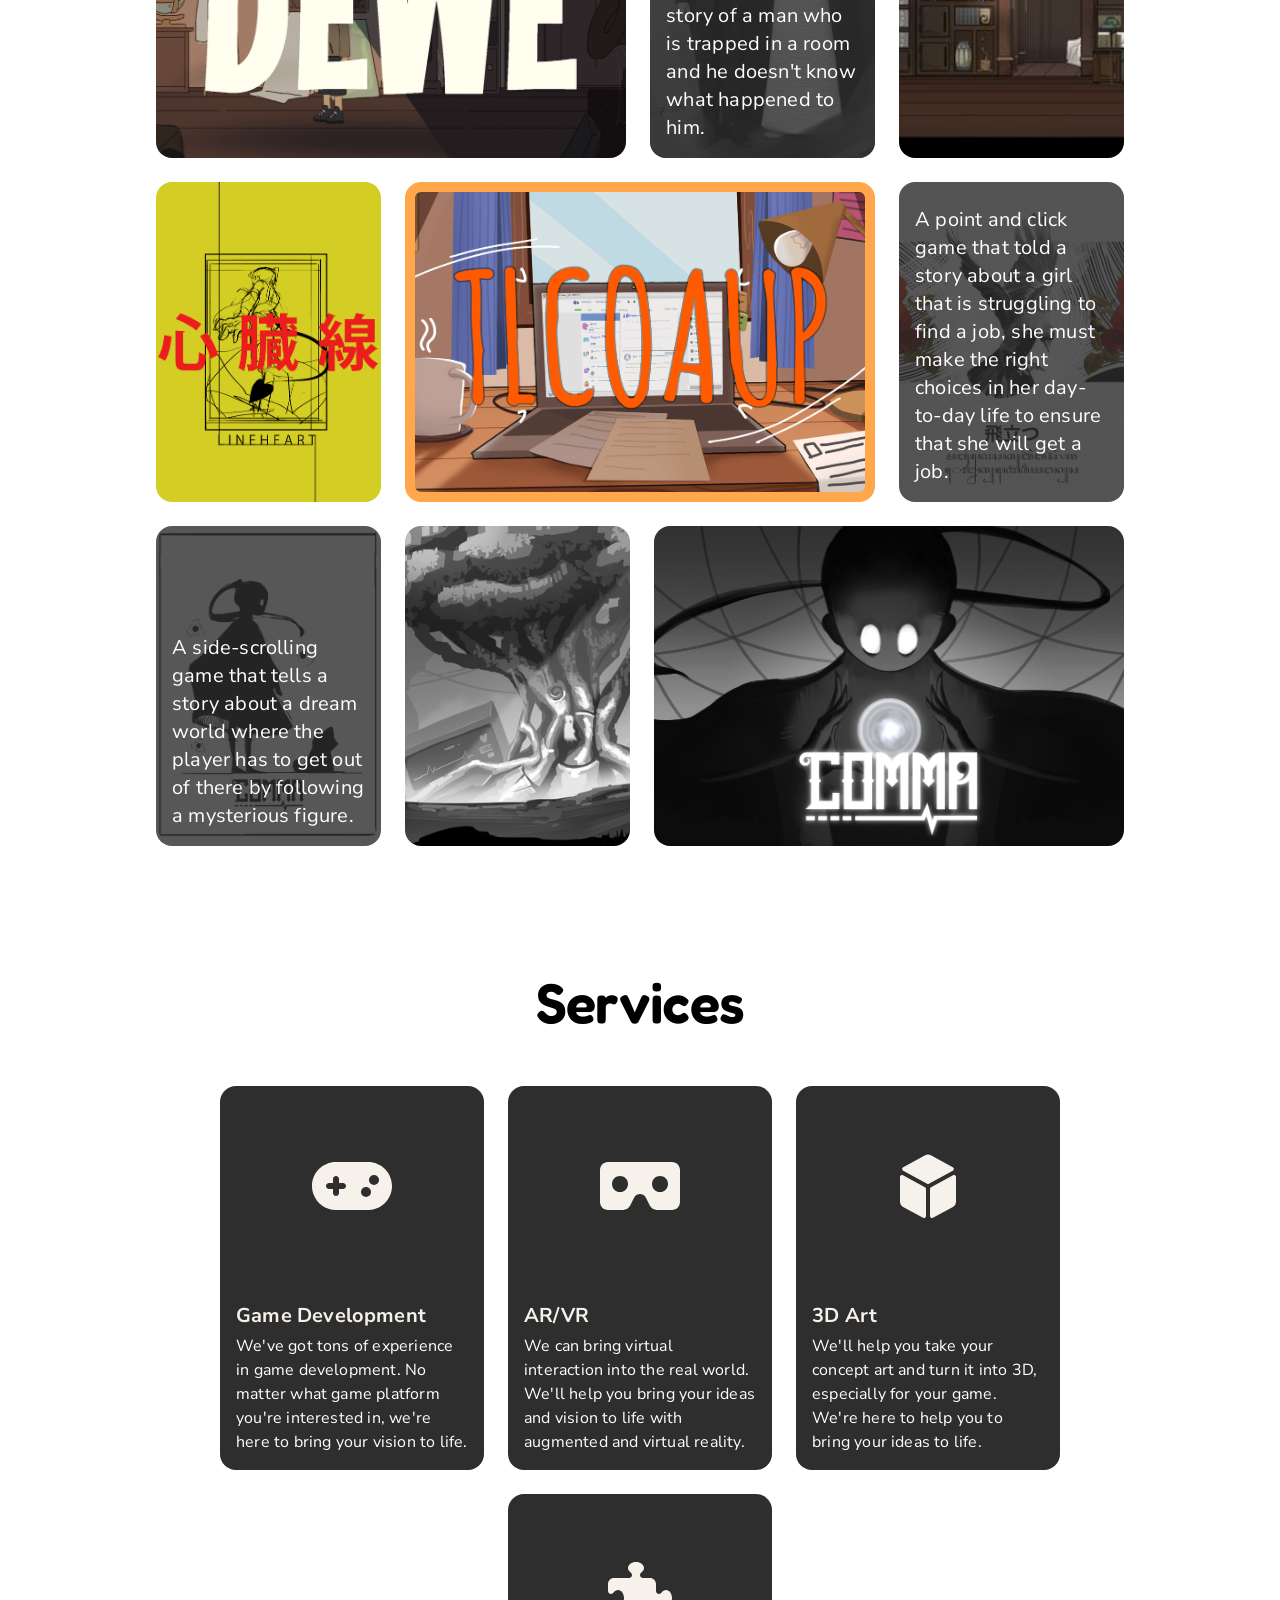
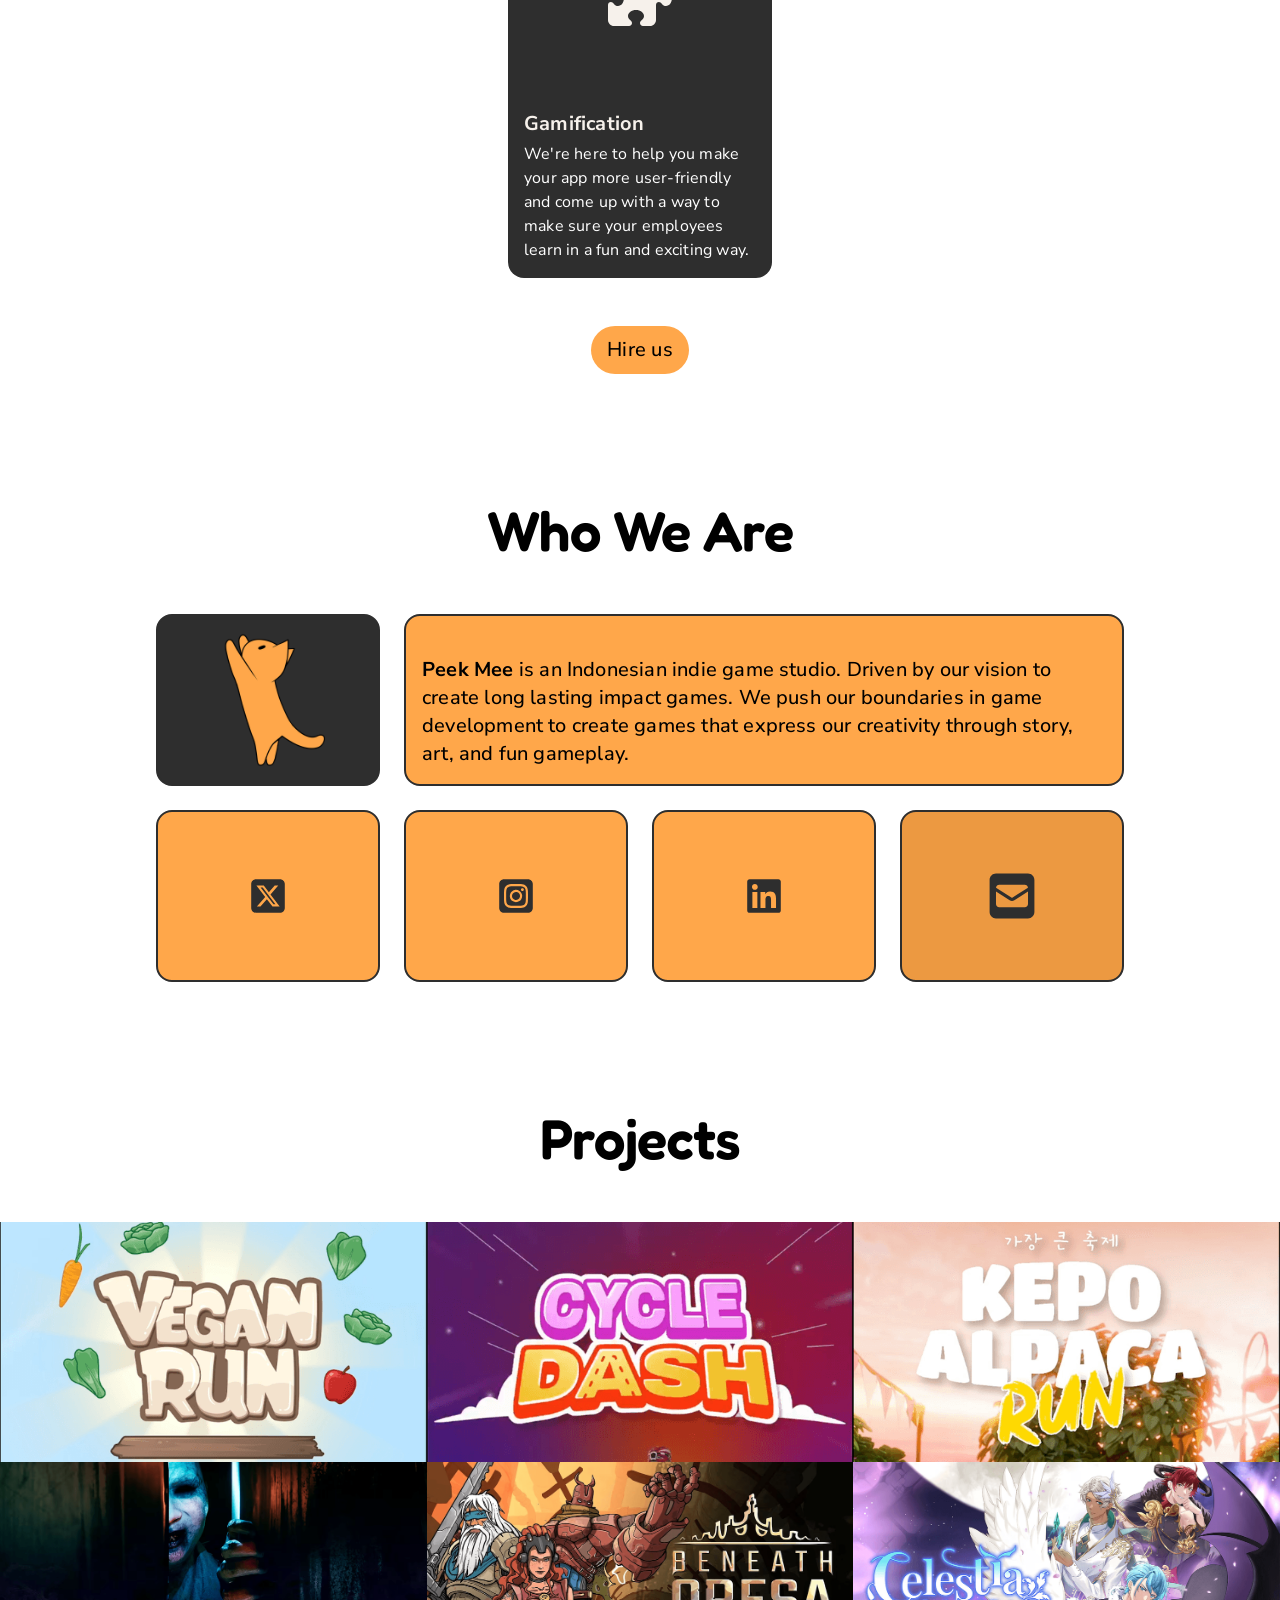
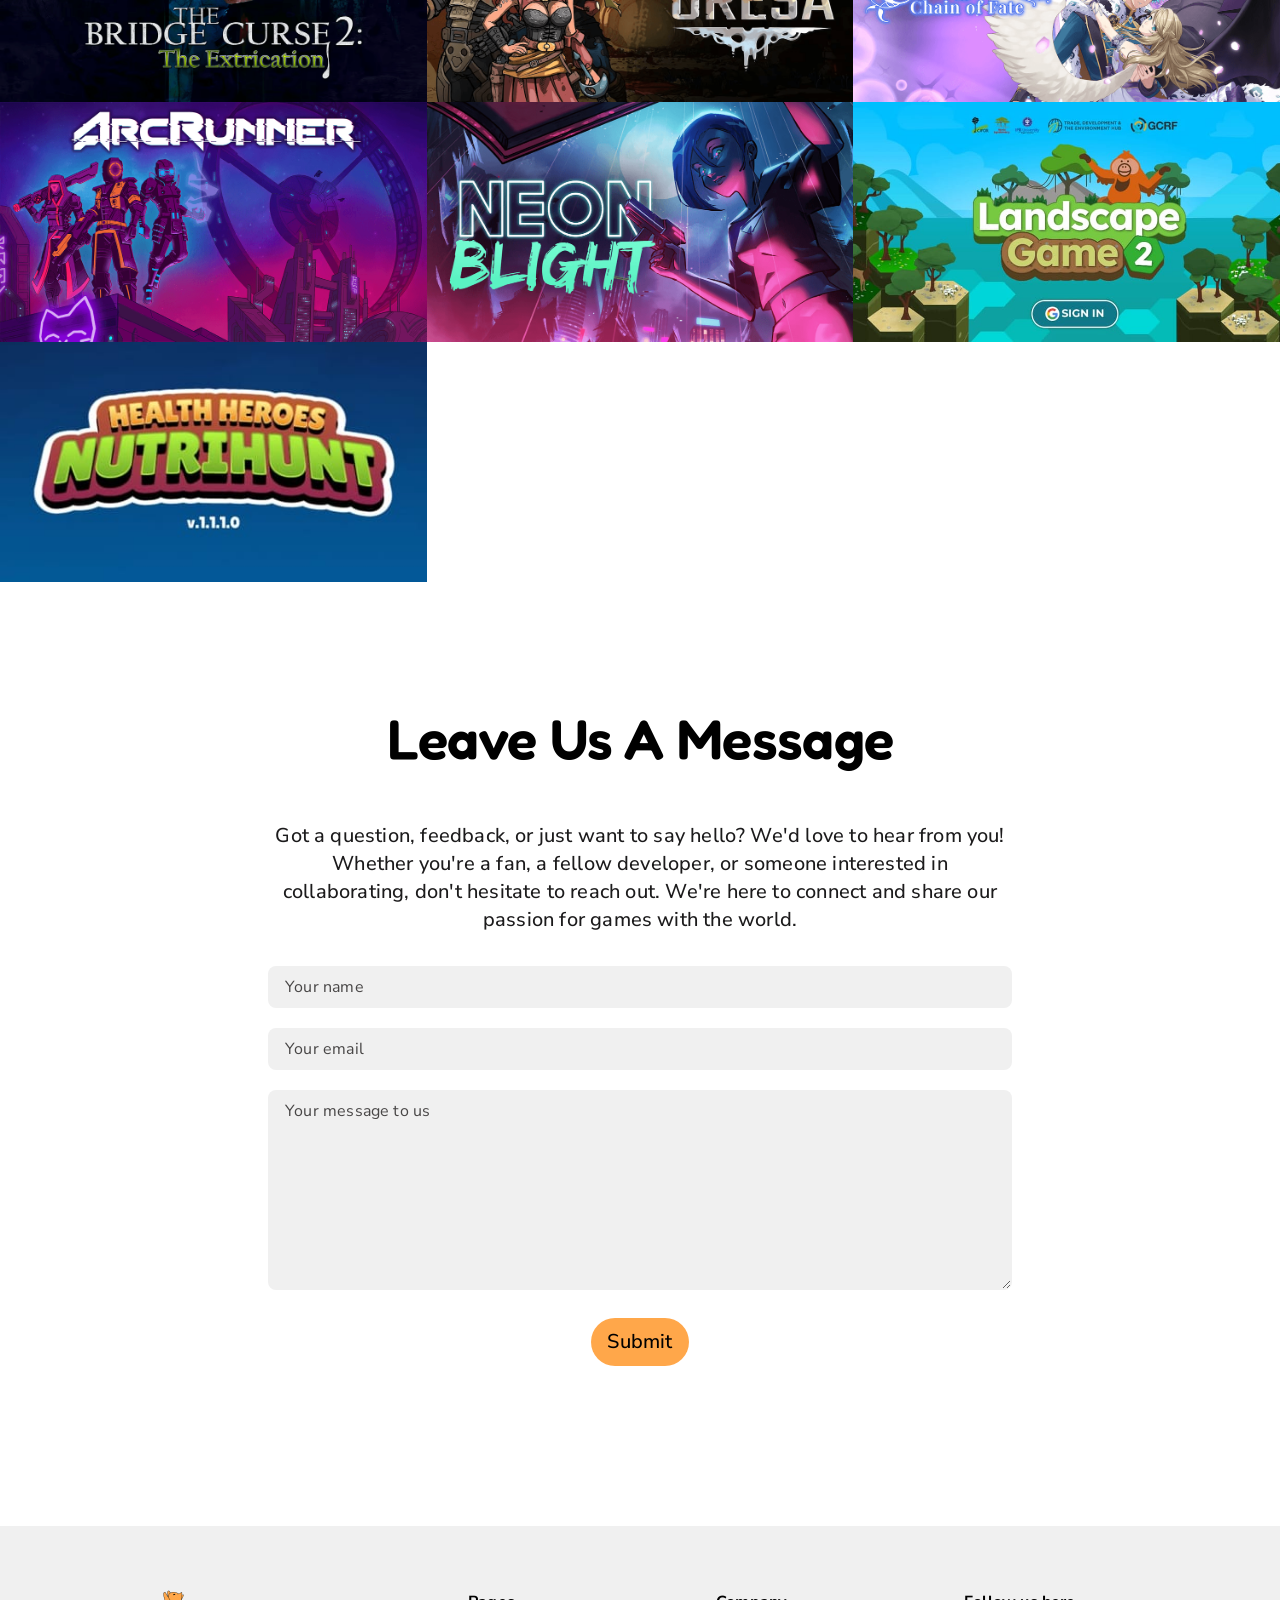
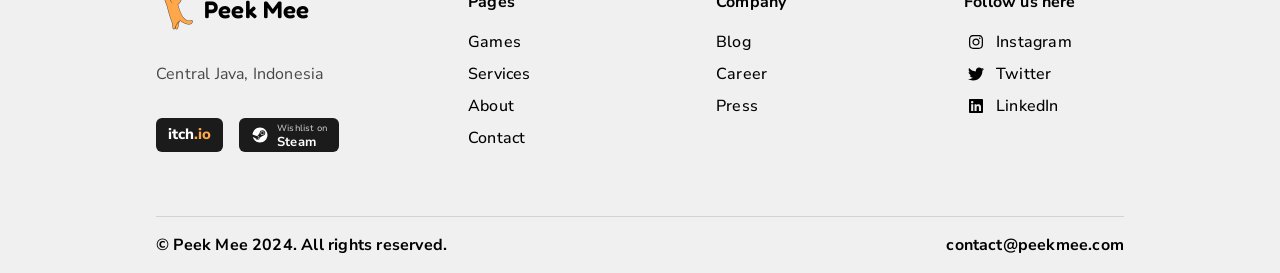
==== commit a5e85eec: "Update form script and style" ====
--- a/index.html
+++ b/index.html
@@ -165,16 +165,18 @@
     <section class="section section--flush" id="projects">
       <h2 class="section__title">Projects</h2>
       <div class="projects">
-        <div class="project"><img src="assets/project-01.png" alt="Project" /></div>
-        <div class="project"><img src="assets/project-02.png" alt="Project" /></div>
-        <div class="project"><img src="assets/project-03.png" alt="Project" /></div>
+        <!-- Portrait screenshots: object-position pins the crop to the title
+             area of the artwork, matching the framing in the Figma cards. -->
+        <div class="project"><img src="assets/project-01.png" alt="Project" style="object-position: 50% 9%" /></div>
+        <div class="project"><img src="assets/project-02.png" alt="Project" style="object-position: 50% 20%" /></div>
+        <div class="project"><img src="assets/project-03.png" alt="Project" style="object-position: 50% 4%" /></div>
         <div class="project"><img src="assets/project-04.png" alt="Project" /></div>
         <div class="project"><img src="assets/project-05.png" alt="Project" /></div>
         <div class="project"><img src="assets/project-06.png" alt="Project" /></div>
         <div class="project"><img src="assets/project-07.png" alt="Project" /></div>
         <div class="project"><img src="assets/project-08.png" alt="Project" /></div>
         <div class="project"><img src="assets/project-09.jpg" alt="Project" /></div>
-        <div class="project"><img src="assets/project-10.jpg" alt="Project" /></div>
+        <div class="project"><img src="assets/project-10.jpg" alt="Project" style="object-position: 50% 32%" /></div>
       </div>
     </section>
 
--- a/styles.css
+++ b/styles.css
@@ -489,6 +489,7 @@
 .contact-form .btn { align-self: center; margin-top: 8px; }
 .form-status { font-size: 16px; font-weight: 600; text-align: center; min-height: 24px; }
 .form-status.ok { color: #2e7d32; }
+.form-status.error { color: #c62828; }
 
 /* ==========================================================================
    FOOTER
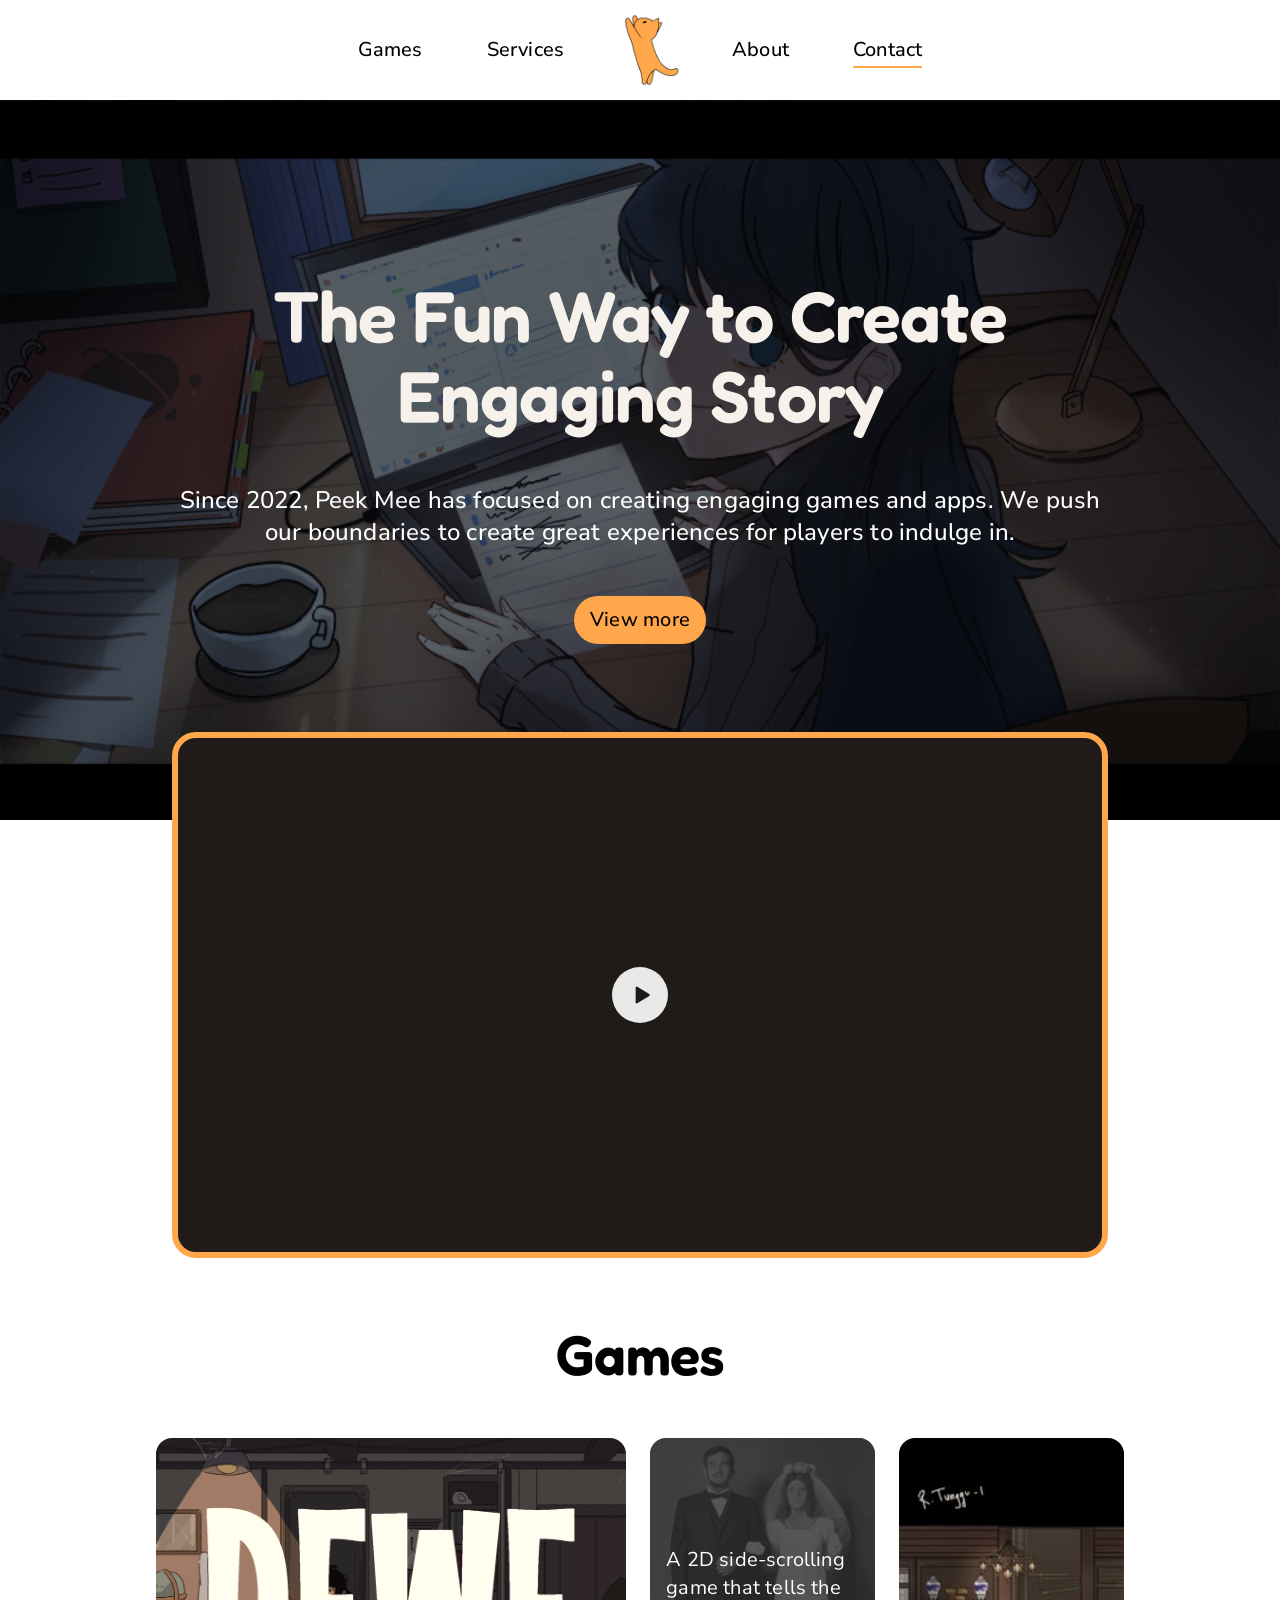
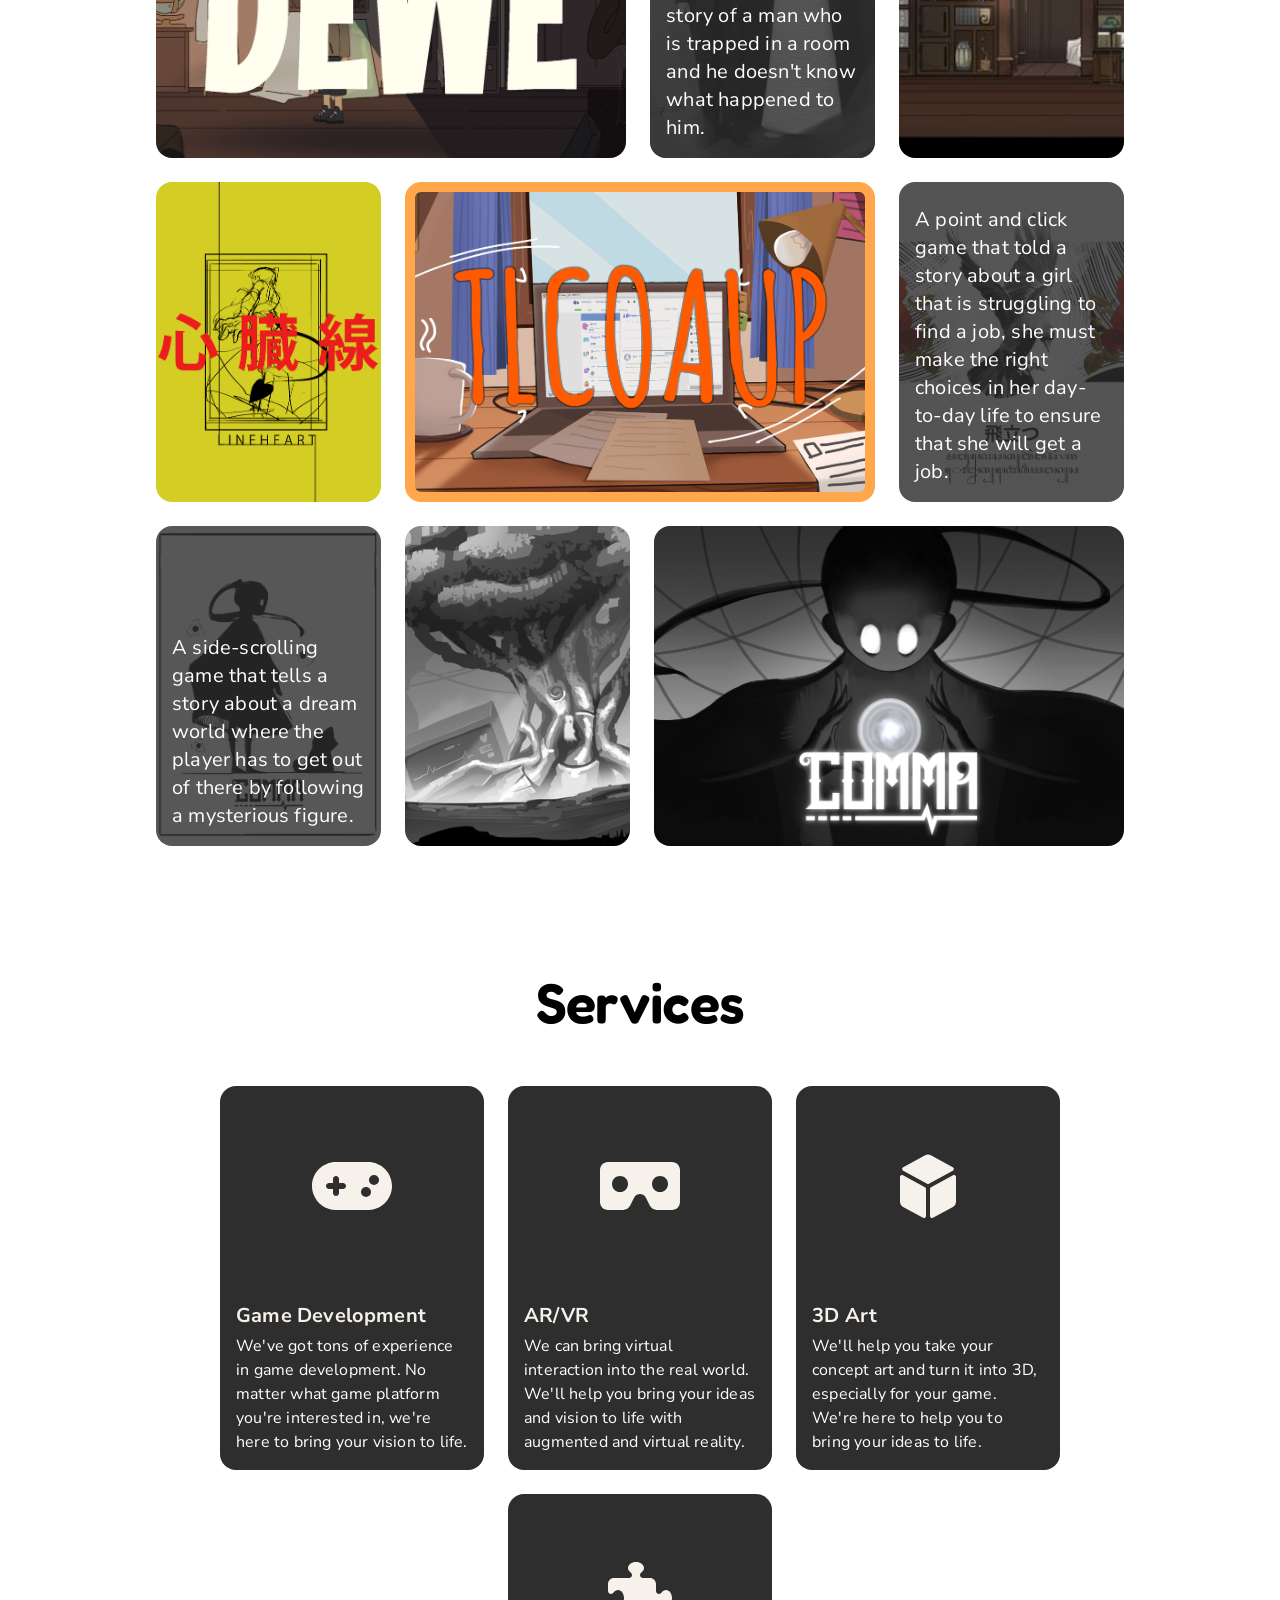
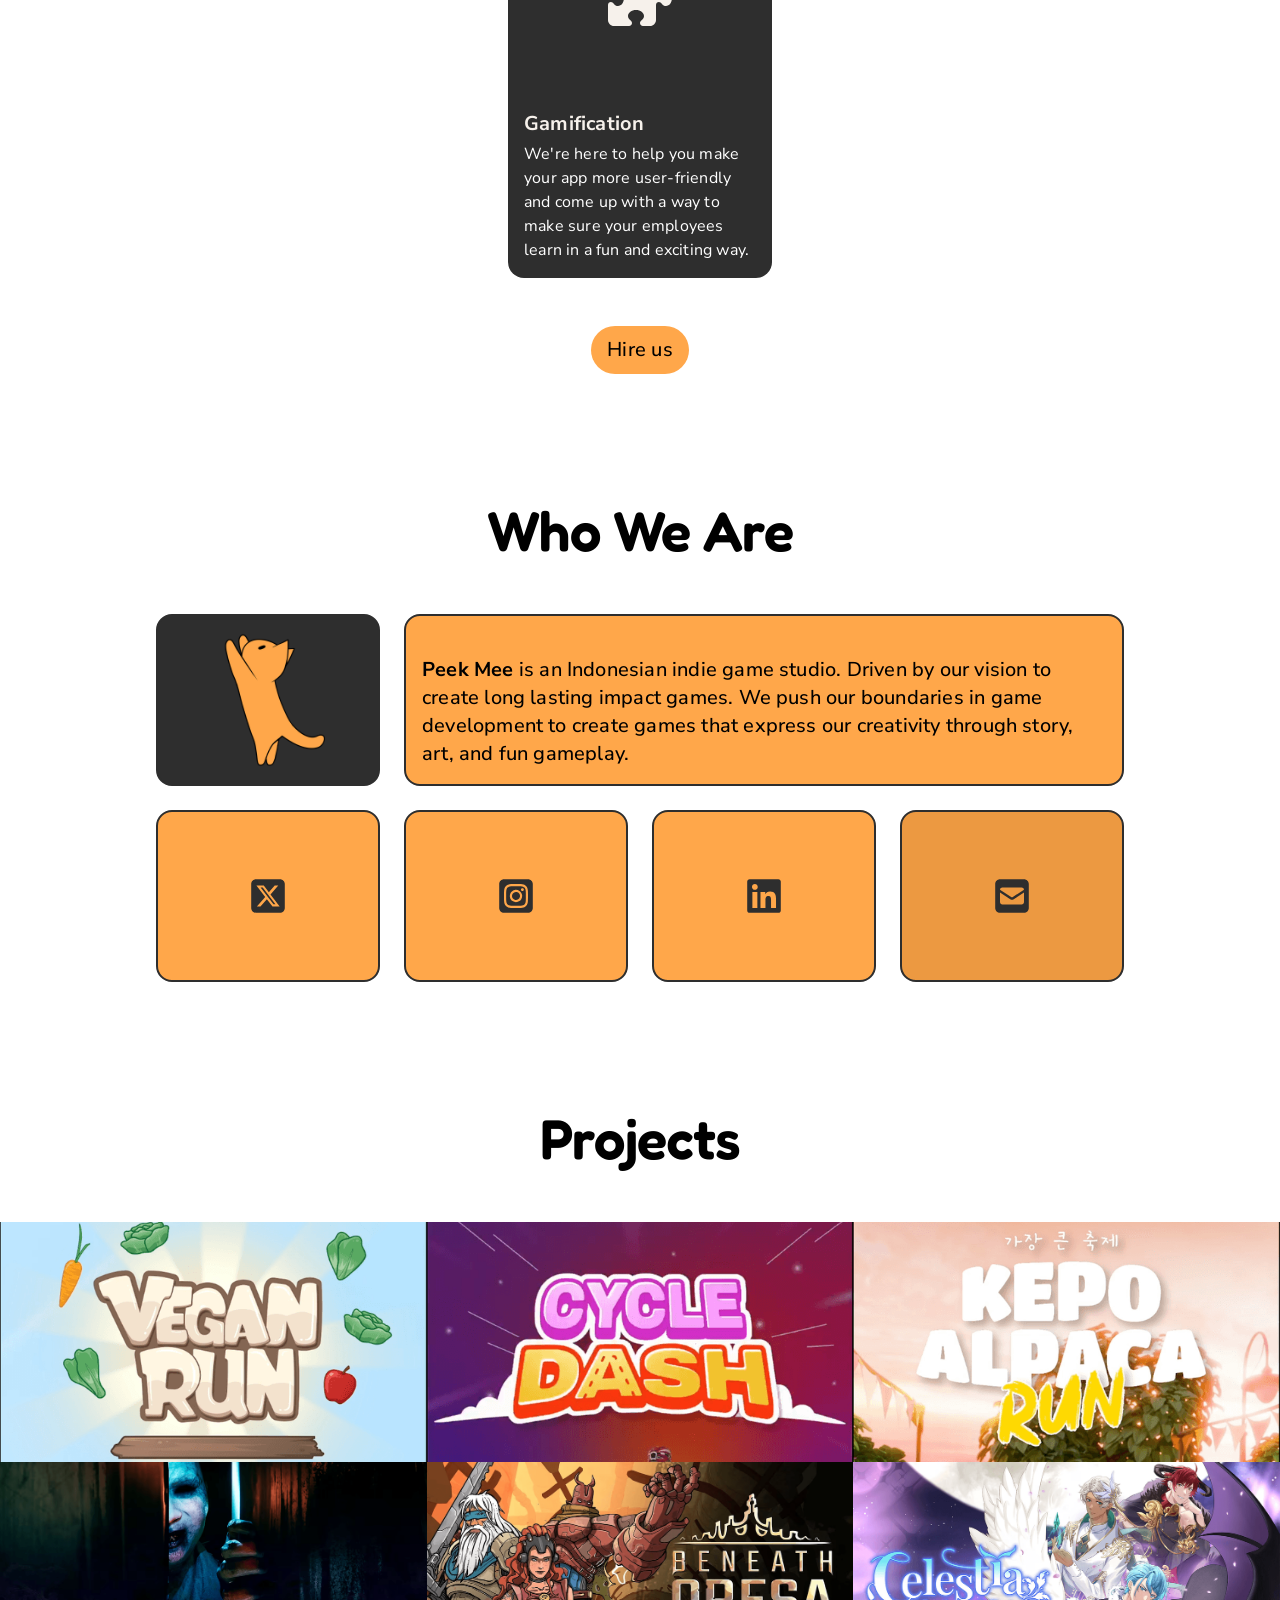
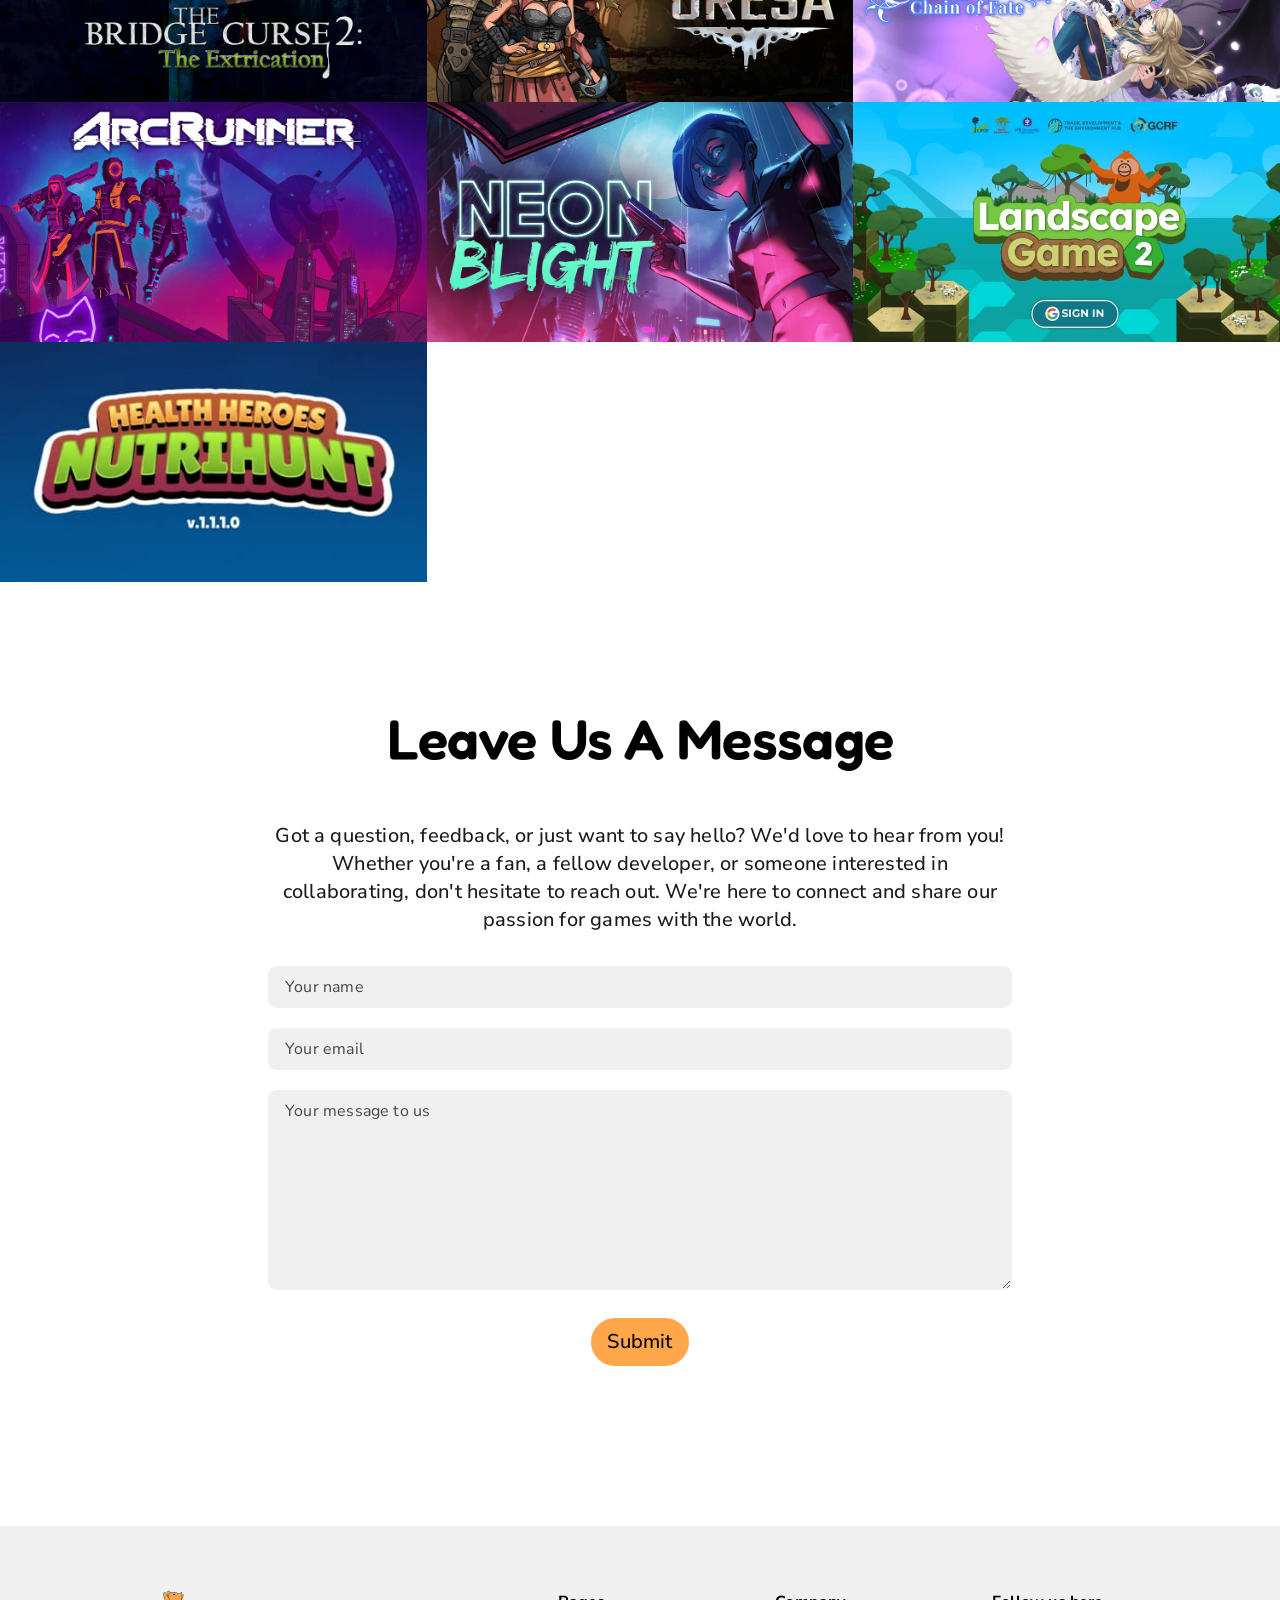
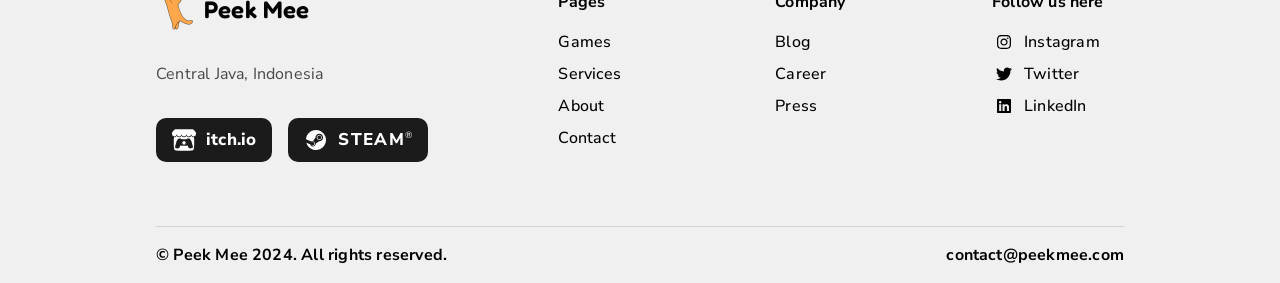
==== commit 63e6047e: "Update footer" ====
--- a/index.html
+++ b/index.html
@@ -216,12 +216,13 @@
           </div>
           <p class="footer__addr">Central Java, Indonesia</p>
           <div class="footer__badges">
-            <a href="#" class="store-badge">
-              <span class="store-badge__mark">itch<span>.io</span></span>
+            <a href="#" class="store-badge" aria-label="itch.io">
+              <span class="ico store-badge__ico" style="--ico:url('assets/icons/itchio.svg')"></span>
+              <span class="store-badge__text">itch.io</span>
             </a>
-            <a href="#" class="store-badge">
+            <a href="#" class="store-badge" aria-label="Steam">
               <span class="ico store-badge__ico" style="--ico:url('assets/icons/steam.svg')"></span>
-              <span class="store-badge__label"><small>Wishlist on</small>Steam</span>
+              <span class="store-badge__text store-badge__text--caps">Steam<sup>®</sup></span>
             </a>
           </div>
         </div>
--- a/styles.css
+++ b/styles.css
@@ -398,7 +398,6 @@
 }
 .story__social .ico { width: 48px; height: 48px; }
 .story__social--alt { background: var(--orange-dark); }
-.story__social--alt .ico { width: 64px; height: 64px; }
 .story__social:hover { background: var(--orange-dark); transform: translateY(-3px); }
 .story__social--alt:hover { background: #e08d34; }
 
@@ -503,10 +502,11 @@
 .footer__top {
   display: flex;
   justify-content: space-between;
+  flex-wrap: wrap;
   gap: 48px;
   padding-block: 64px;
 }
-.footer__brand { width: 264px; display: flex; flex-direction: column; gap: 32px; }
+.footer__brand { flex: 0 0 auto; width: 288px; display: flex; flex-direction: column; gap: 32px; }
 .footer__logo { display: flex; align-items: center; gap: 8px; }
 .footer__logo img { width: 40px; height: 40px; object-fit: contain; }
 .footer__logo span { font-family: var(--font-display); font-weight: 600; font-size: 24px; line-height: 32px; color: var(--neutral-0); }
@@ -515,23 +515,22 @@
 .store-badge {
   display: inline-flex;
   align-items: center;
-  gap: 8px;
-  height: 34px;
-  padding: 0 12px;
-  border-radius: 6px;
+  gap: 10px;
+  height: 44px;
+  padding: 0 16px;
+  border-radius: 10px;
   background: var(--neutral-10);
   color: #fff;
   transition: transform .15s ease, background .15s ease;
 }
 .store-badge:hover { transform: translateY(-2px); background: #000; }
-.store-badge__mark { font-weight: 800; font-size: 15px; letter-spacing: 0; }
-.store-badge__mark span { color: var(--orange); }
-.store-badge__ico { width: 18px; height: 18px; }
-.store-badge__label { display: flex; flex-direction: column; font-weight: 700; font-size: 13px; line-height: 14px; }
-.store-badge__label small { font-weight: 400; font-size: 9px; opacity: .8; }
-
-.footer__cols { display: flex; gap: 80px; }
-.footer__col { display: flex; flex-direction: column; gap: 8px; width: 168px; }
+.store-badge__ico { width: 24px; height: 24px; flex: 0 0 auto; }
+.store-badge__text { font-weight: 800; font-size: 17px; line-height: 1; }
+.store-badge__text--caps { text-transform: uppercase; letter-spacing: 0.08em; }
+.store-badge__text sup { font-size: 9px; font-weight: 400; letter-spacing: 0; }
+
+.footer__cols { display: flex; gap: clamp(32px, 6vw, 80px); }
+.footer__col { display: flex; flex-direction: column; gap: 8px; min-width: 140px; }
 .footer__col h4 {
   font-weight: 700;
   font-size: 16px;
@@ -686,8 +685,6 @@
   .story__cta { grid-column: 1 / 3; }
   .story__cta p { font-size: 16px; line-height: 24px; }
   .story__social { aspect-ratio: 182 / 80; }
-  .story__social .ico { width: 36px; height: 36px; }
-  .story__social--alt .ico { width: 44px; height: 44px; }
 
   /* Projects: single column */
   .projects { grid-template-columns: 1fr; }
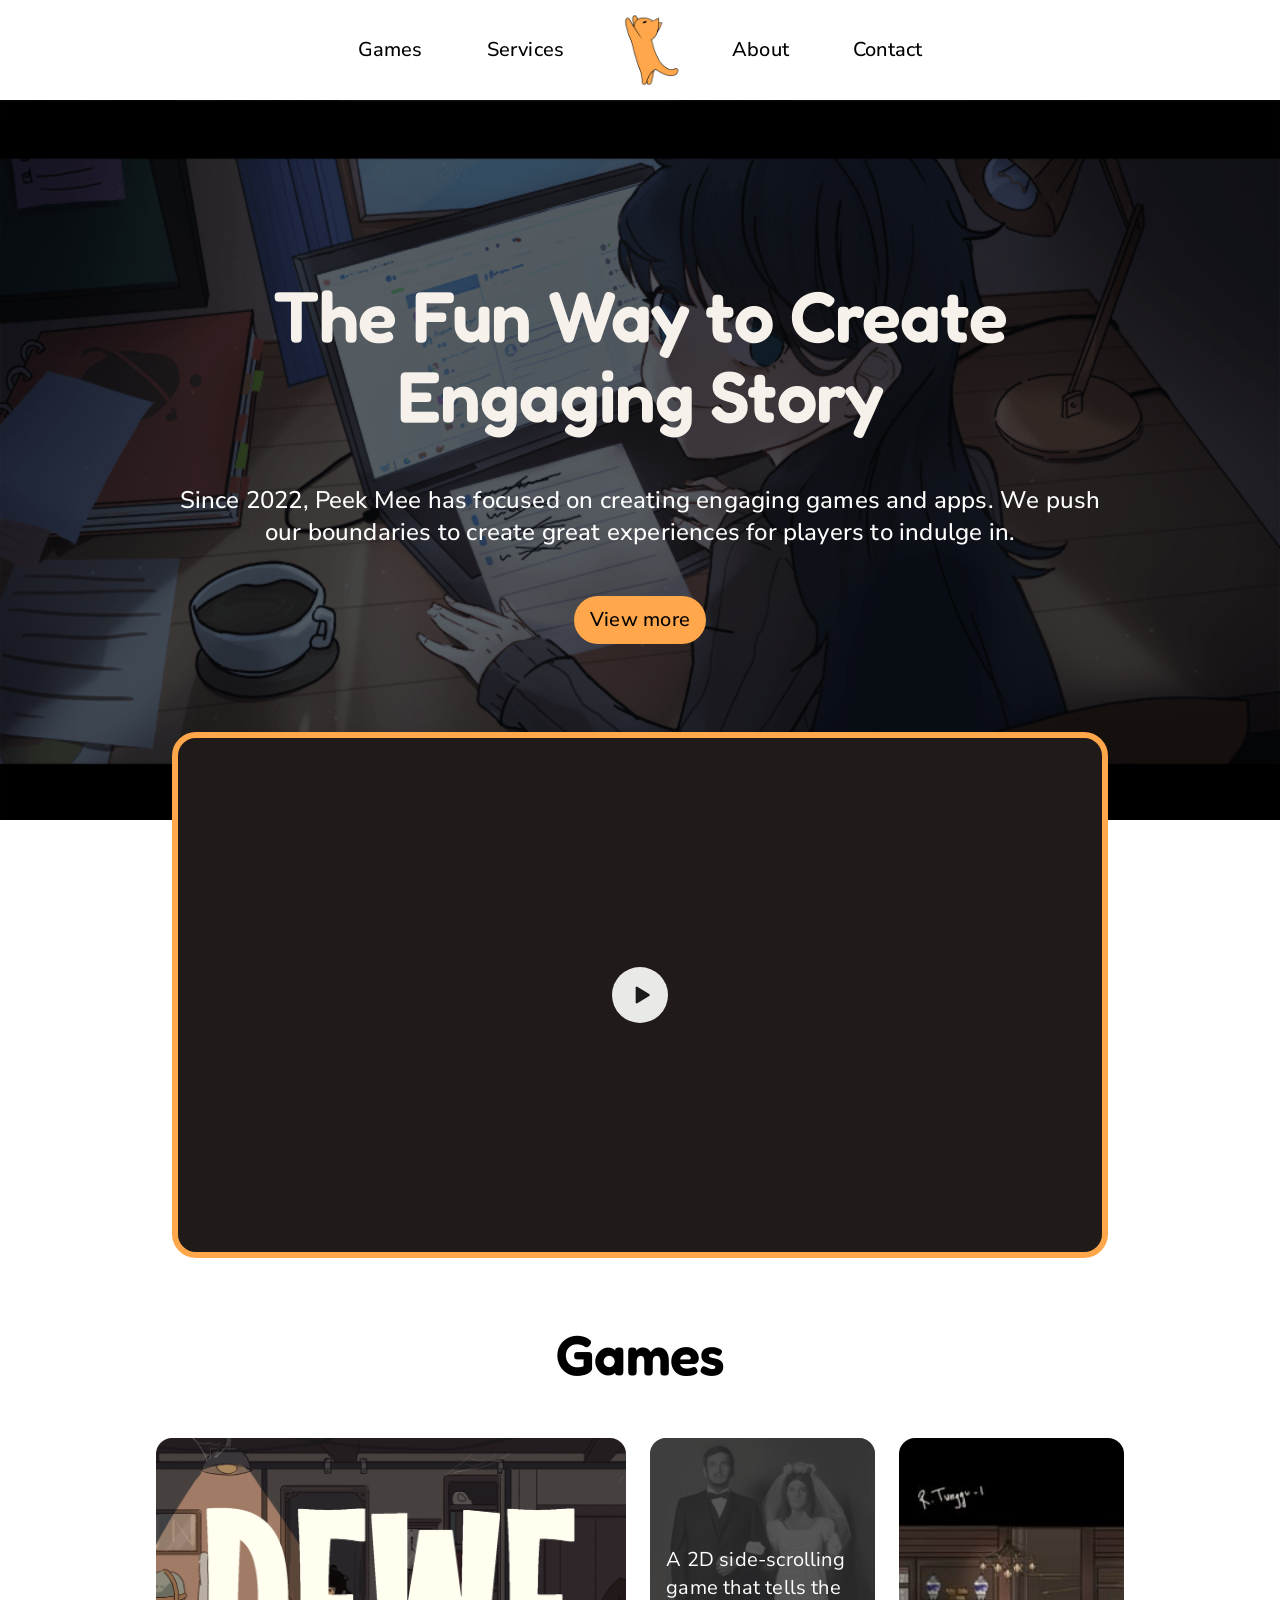
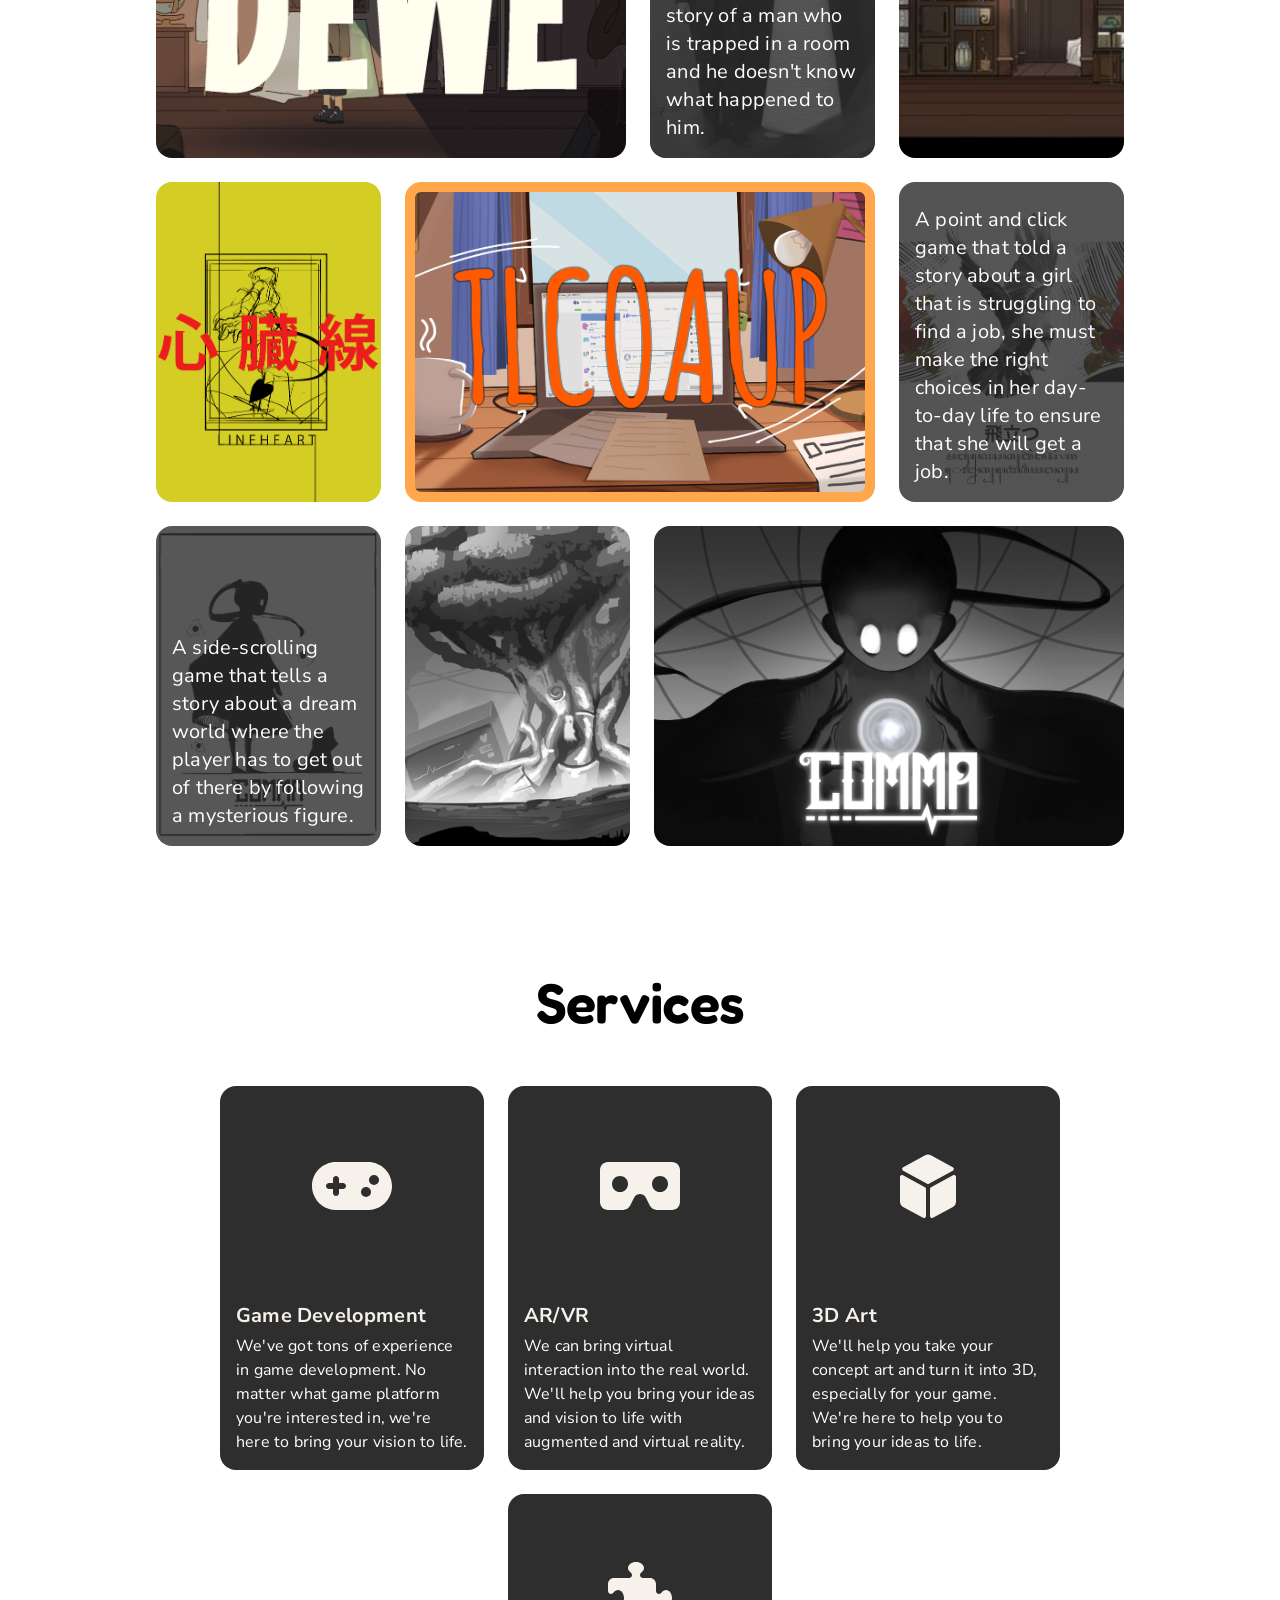
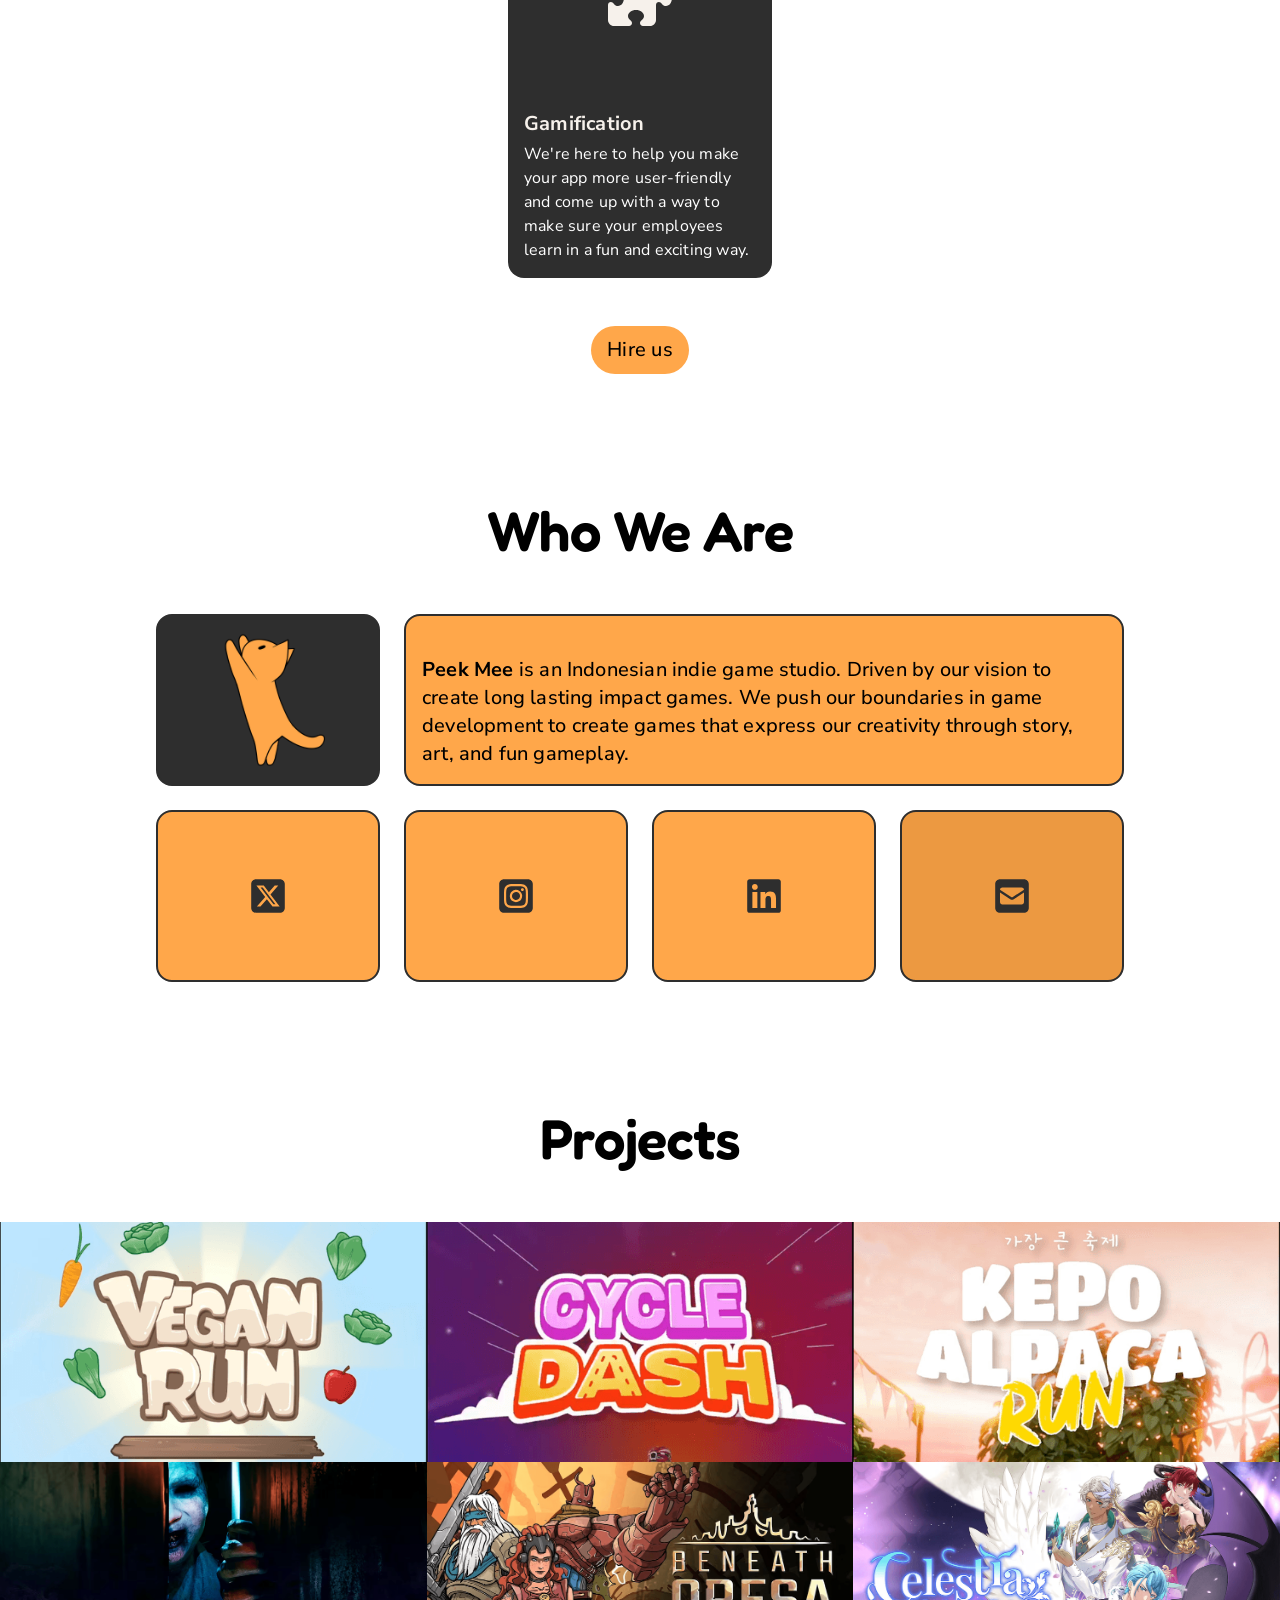
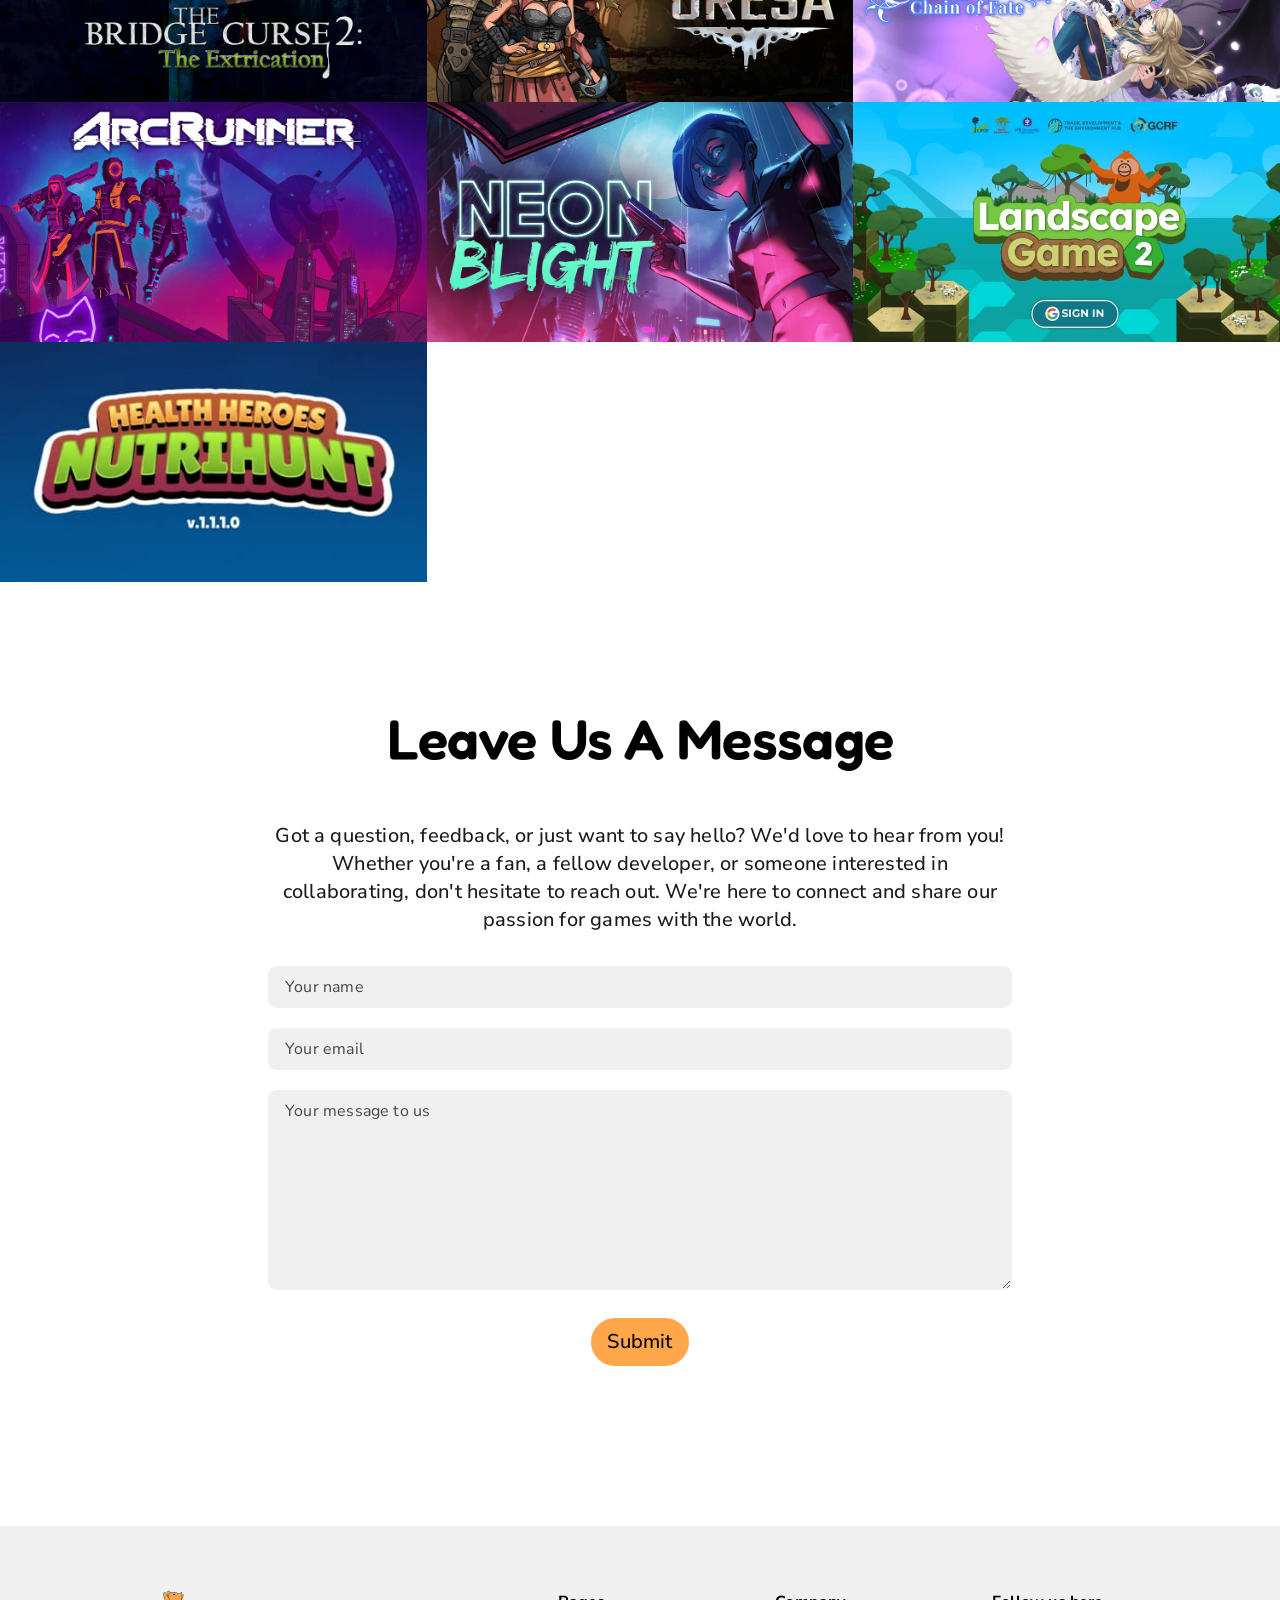
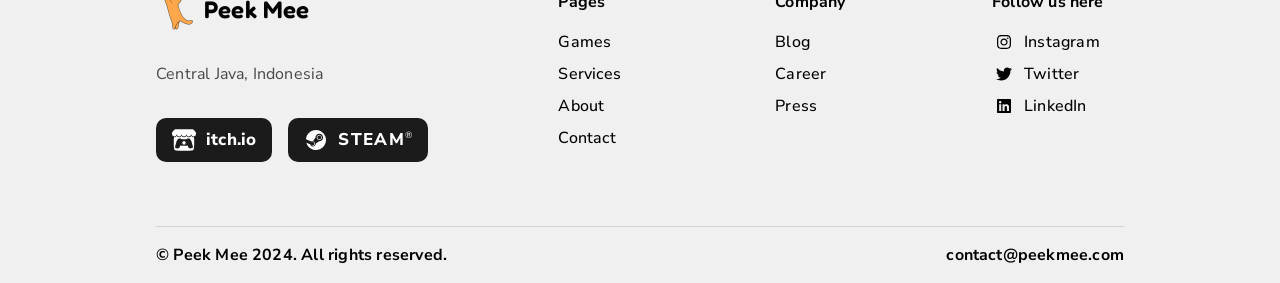
==== commit fcab5ed7: "Update navbar and footer" ====
--- a/index.html
+++ b/index.html
@@ -11,10 +11,10 @@
   <link href="https://fonts.googleapis.com/css2?family=Fredoka:wght@400;500;600;700&family=Nunito+Sans:ital,opsz,wght@0,6..12,400;0,6..12,500;0,6..12,600;0,6..12,700&display=swap" rel="stylesheet" />
   <link rel="stylesheet" href="styles.css" />
 </head>
-<body>
+<body id="top">
 
   <!-- ===================== NAV ===================== -->
-  <header class="nav" id="top">
+  <header class="nav">
     <div class="nav__inner">
       <a href="#top" class="nav__logo-mobile" aria-label="Peek Mee home">
         <img src="assets/logo.png" alt="Peek Mee" />
@@ -140,7 +140,9 @@
         <h2 class="section__title">Who We Are</h2>
         <div class="story">
           <div class="story__logo">
-            <img src="assets/logo.png" alt="Peek Mee logo" />
+            <a href="#top" aria-label="Back to top">
+              <img src="assets/logo.png" alt="Peek Mee logo" />
+            </a>
           </div>
           <div class="story__cta">
             <p><strong>Peek Mee</strong> is an Indonesian indie game studio. Driven by our vision to create long lasting impact games. We push our boundaries in game development to create games that express our creativity through story, art, and fun gameplay.</p>
@@ -211,7 +213,9 @@
       <div class="footer__top">
         <div class="footer__brand">
           <div class="footer__logo">
-            <img src="assets/logo.png" alt="Peek Mee" />
+            <a href="#top" aria-label="Back to top">
+              <img src="assets/logo.png" alt="Peek Mee" />
+            </a>
             <span>Peek Mee</span>
           </div>
           <p class="footer__addr">Central Java, Indonesia</p>
--- a/styles.css
+++ b/styles.css
@@ -374,6 +374,7 @@
   place-items: center;
   padding: 16px;
 }
+.story__logo a, .footer__logo a { display: flex; }
 .story__logo img { width: 136px; height: 136px; object-fit: contain; }
 .story__cta {
   grid-column: 2 / 5;
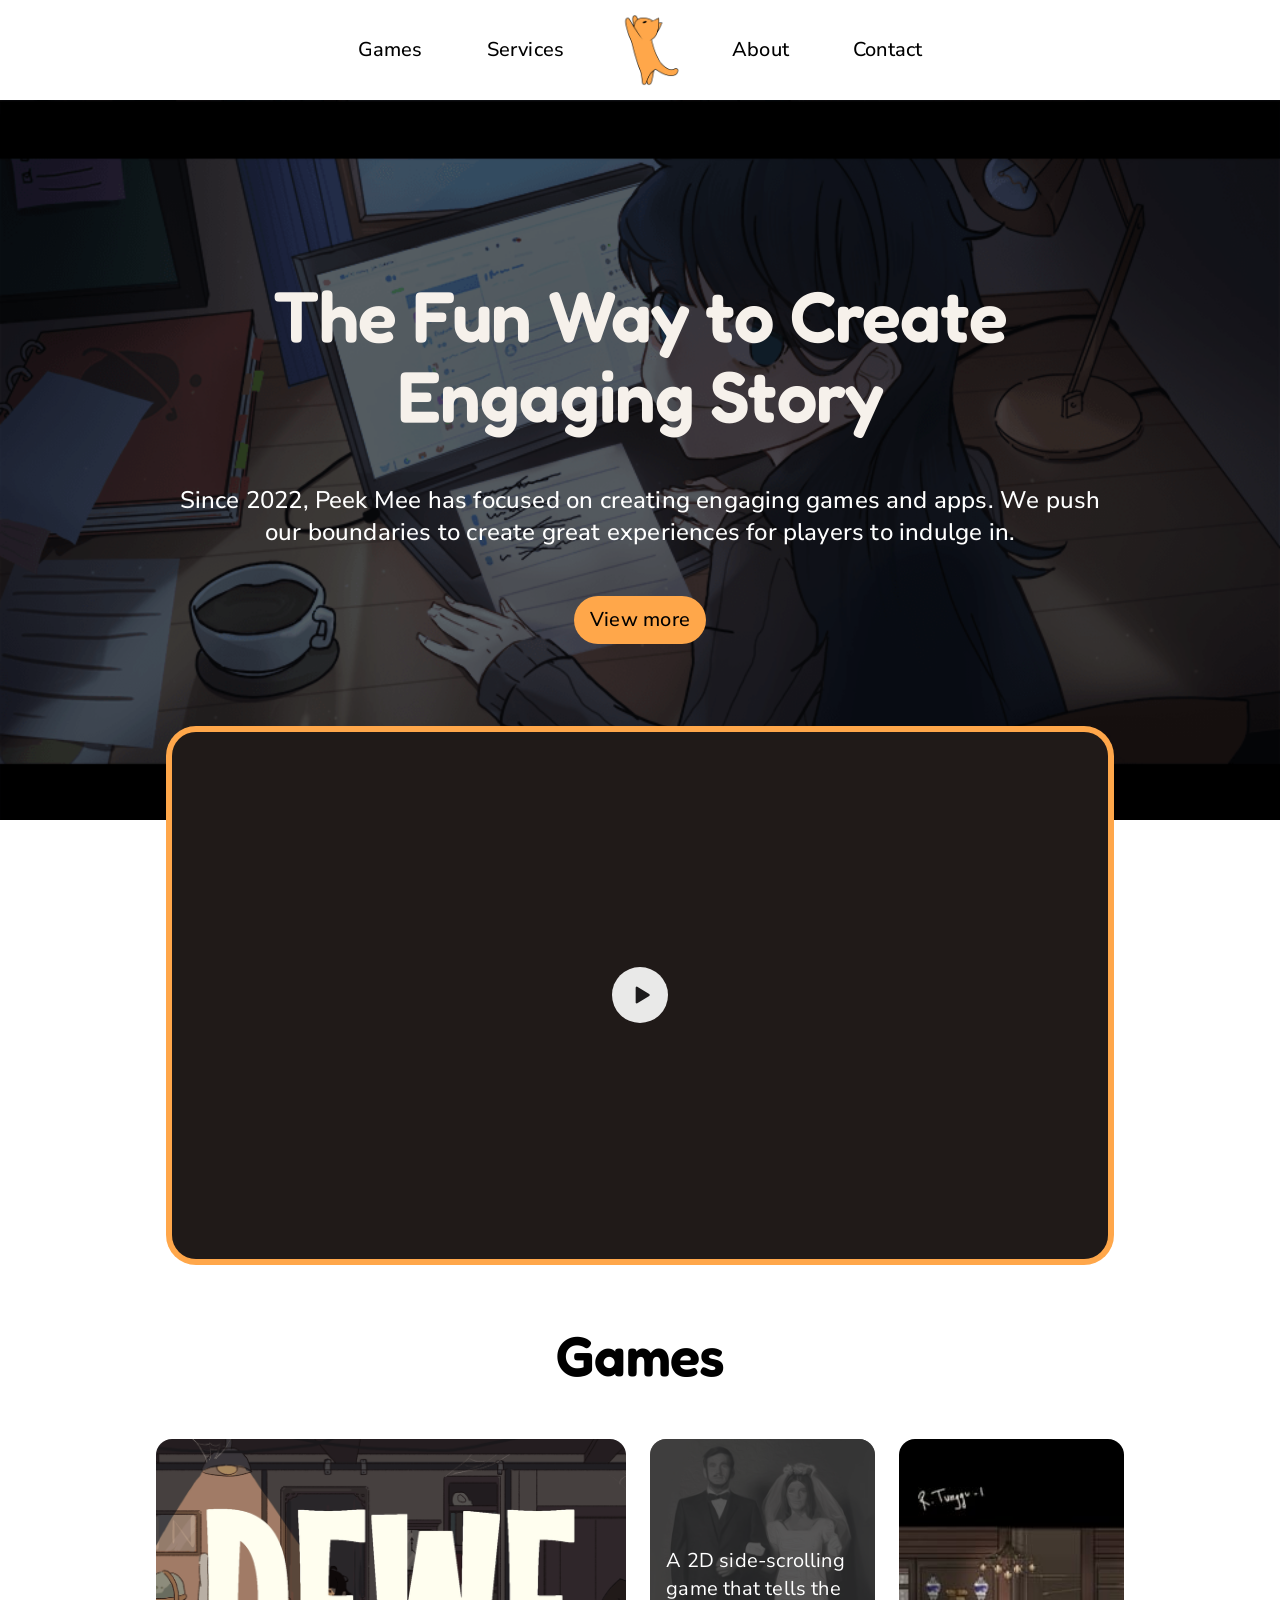
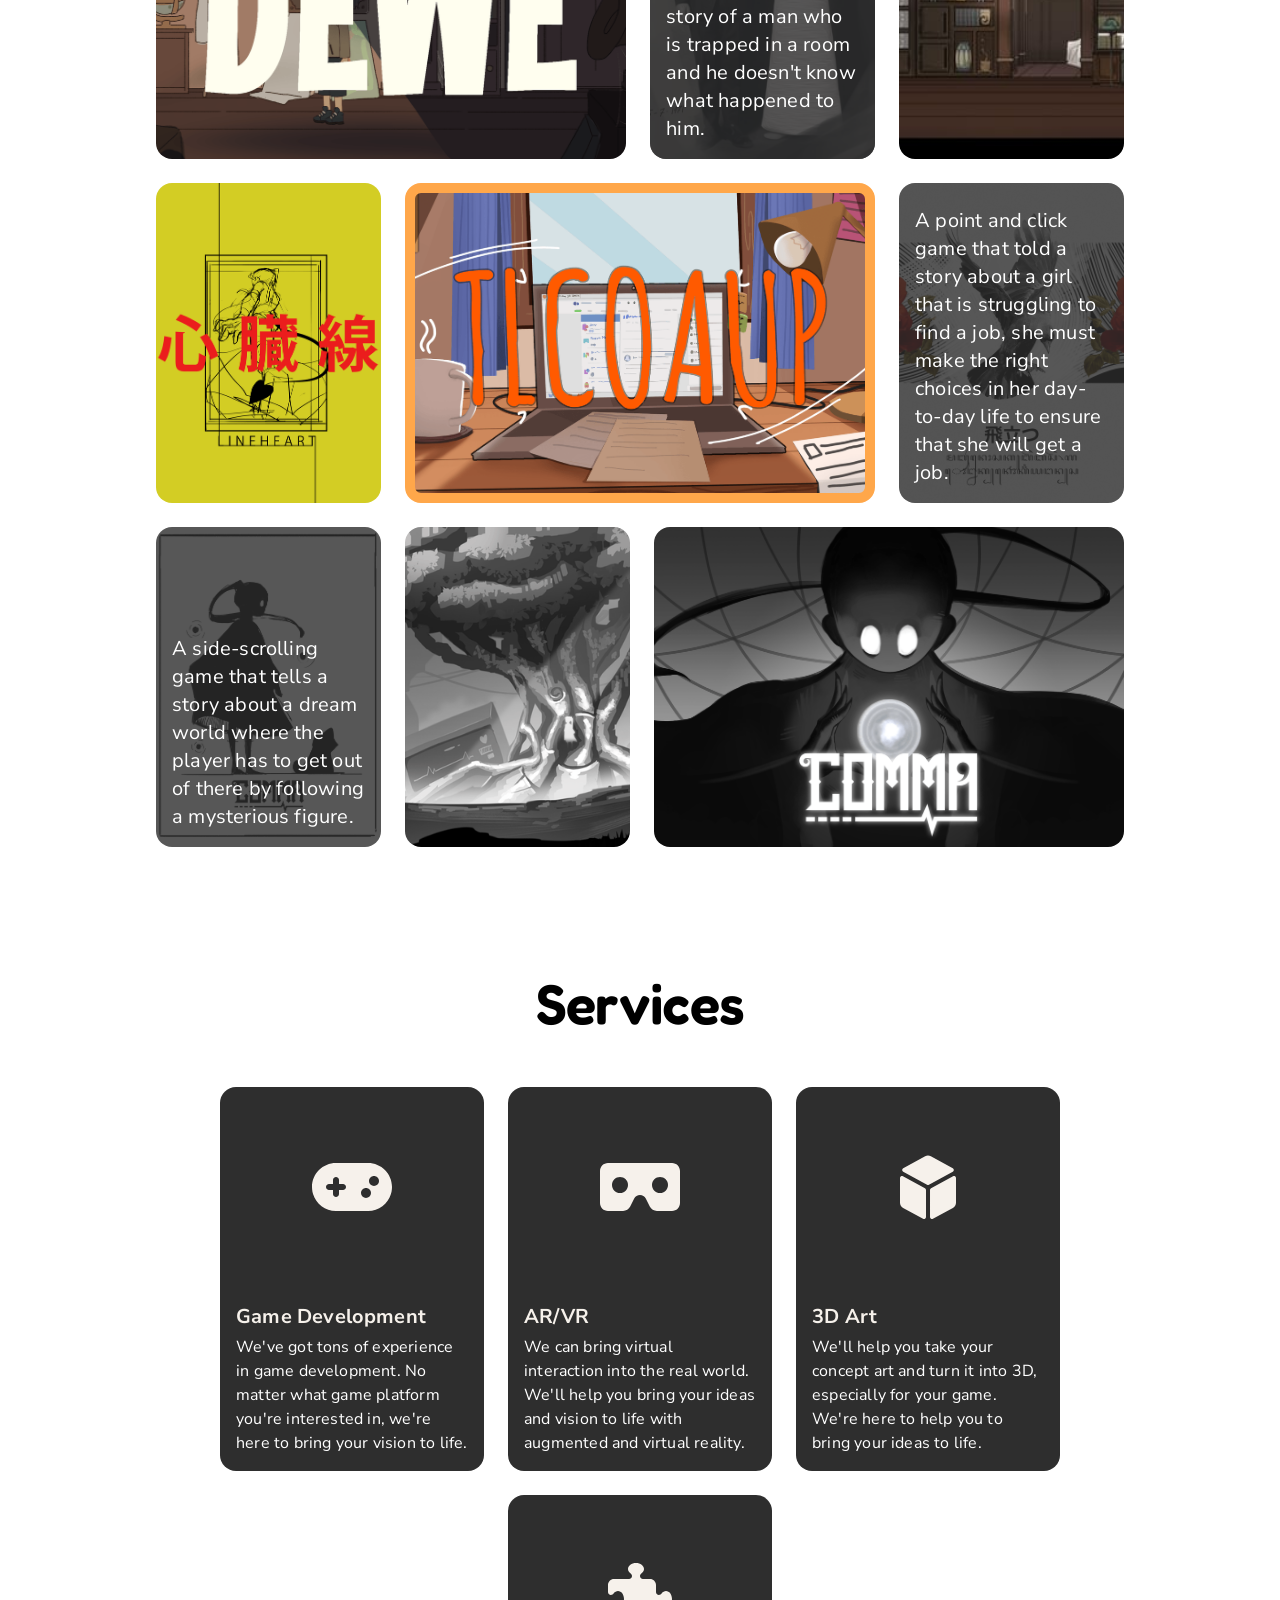
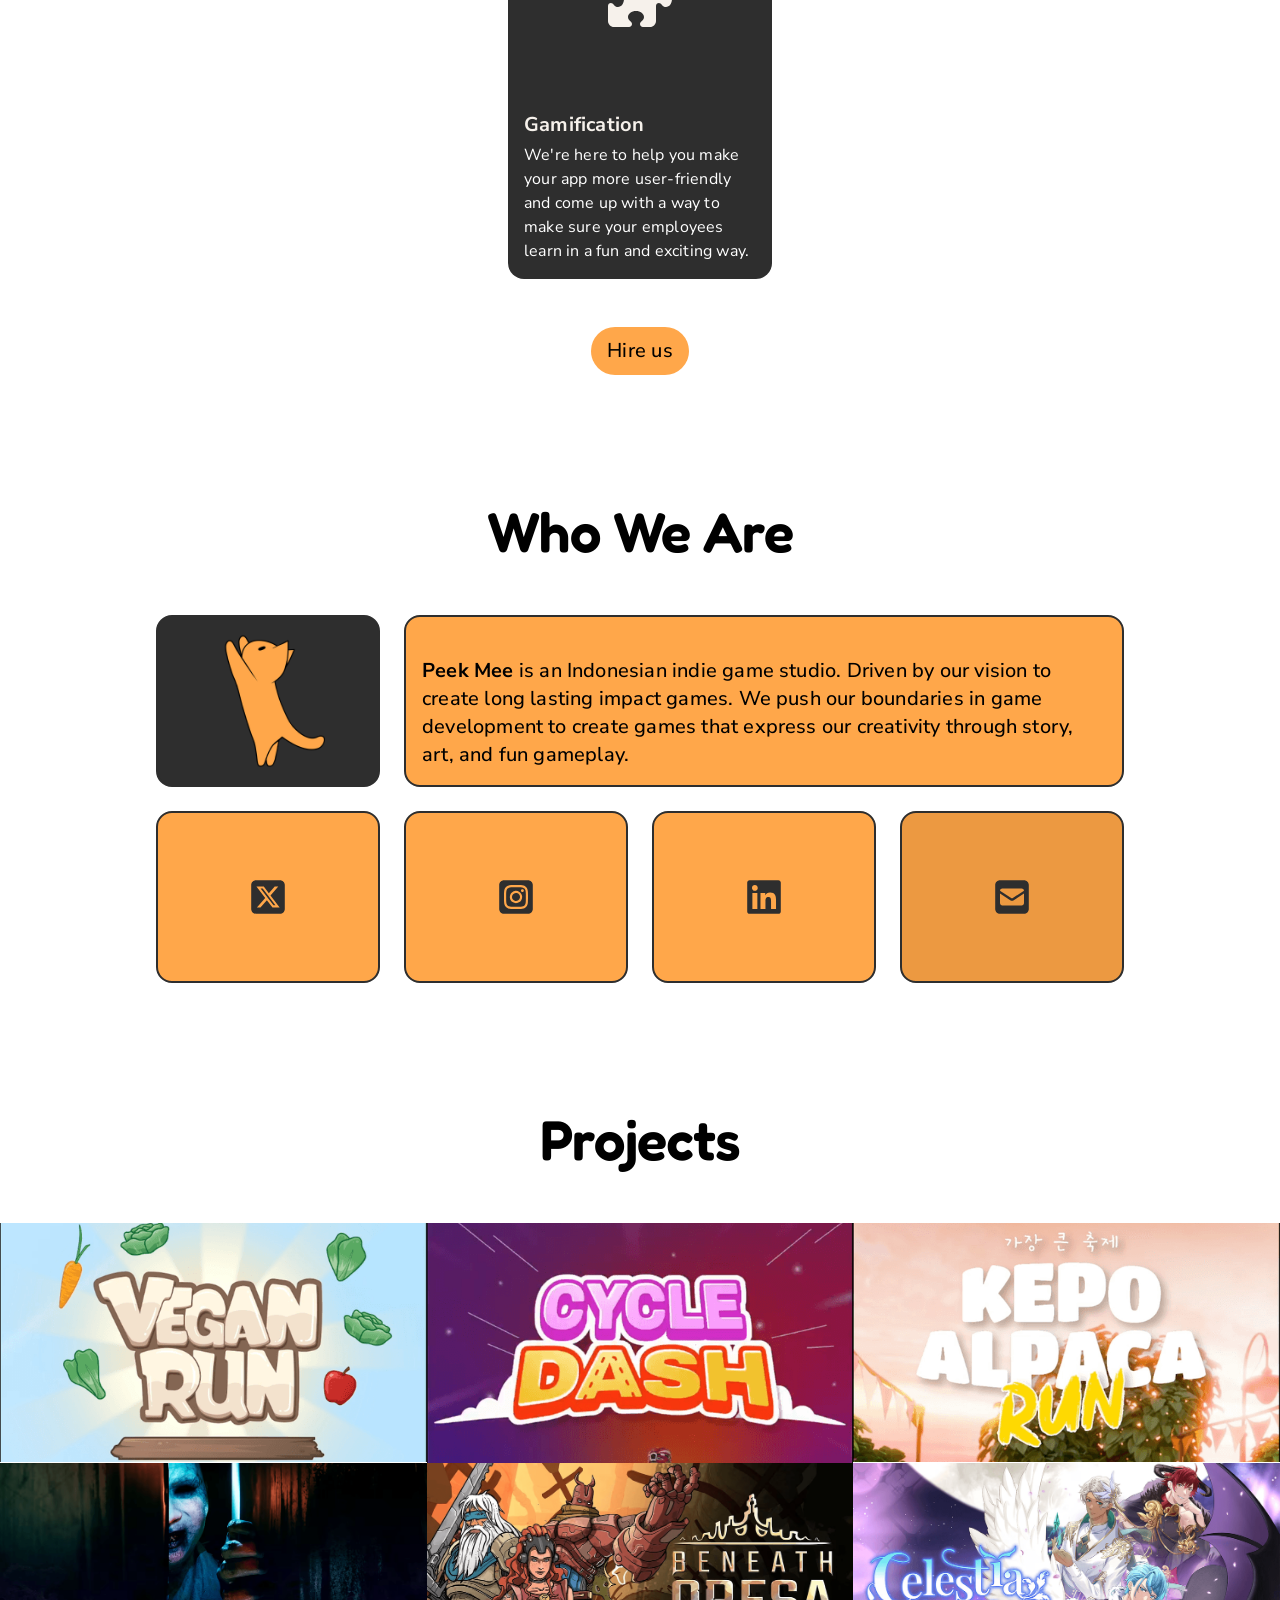
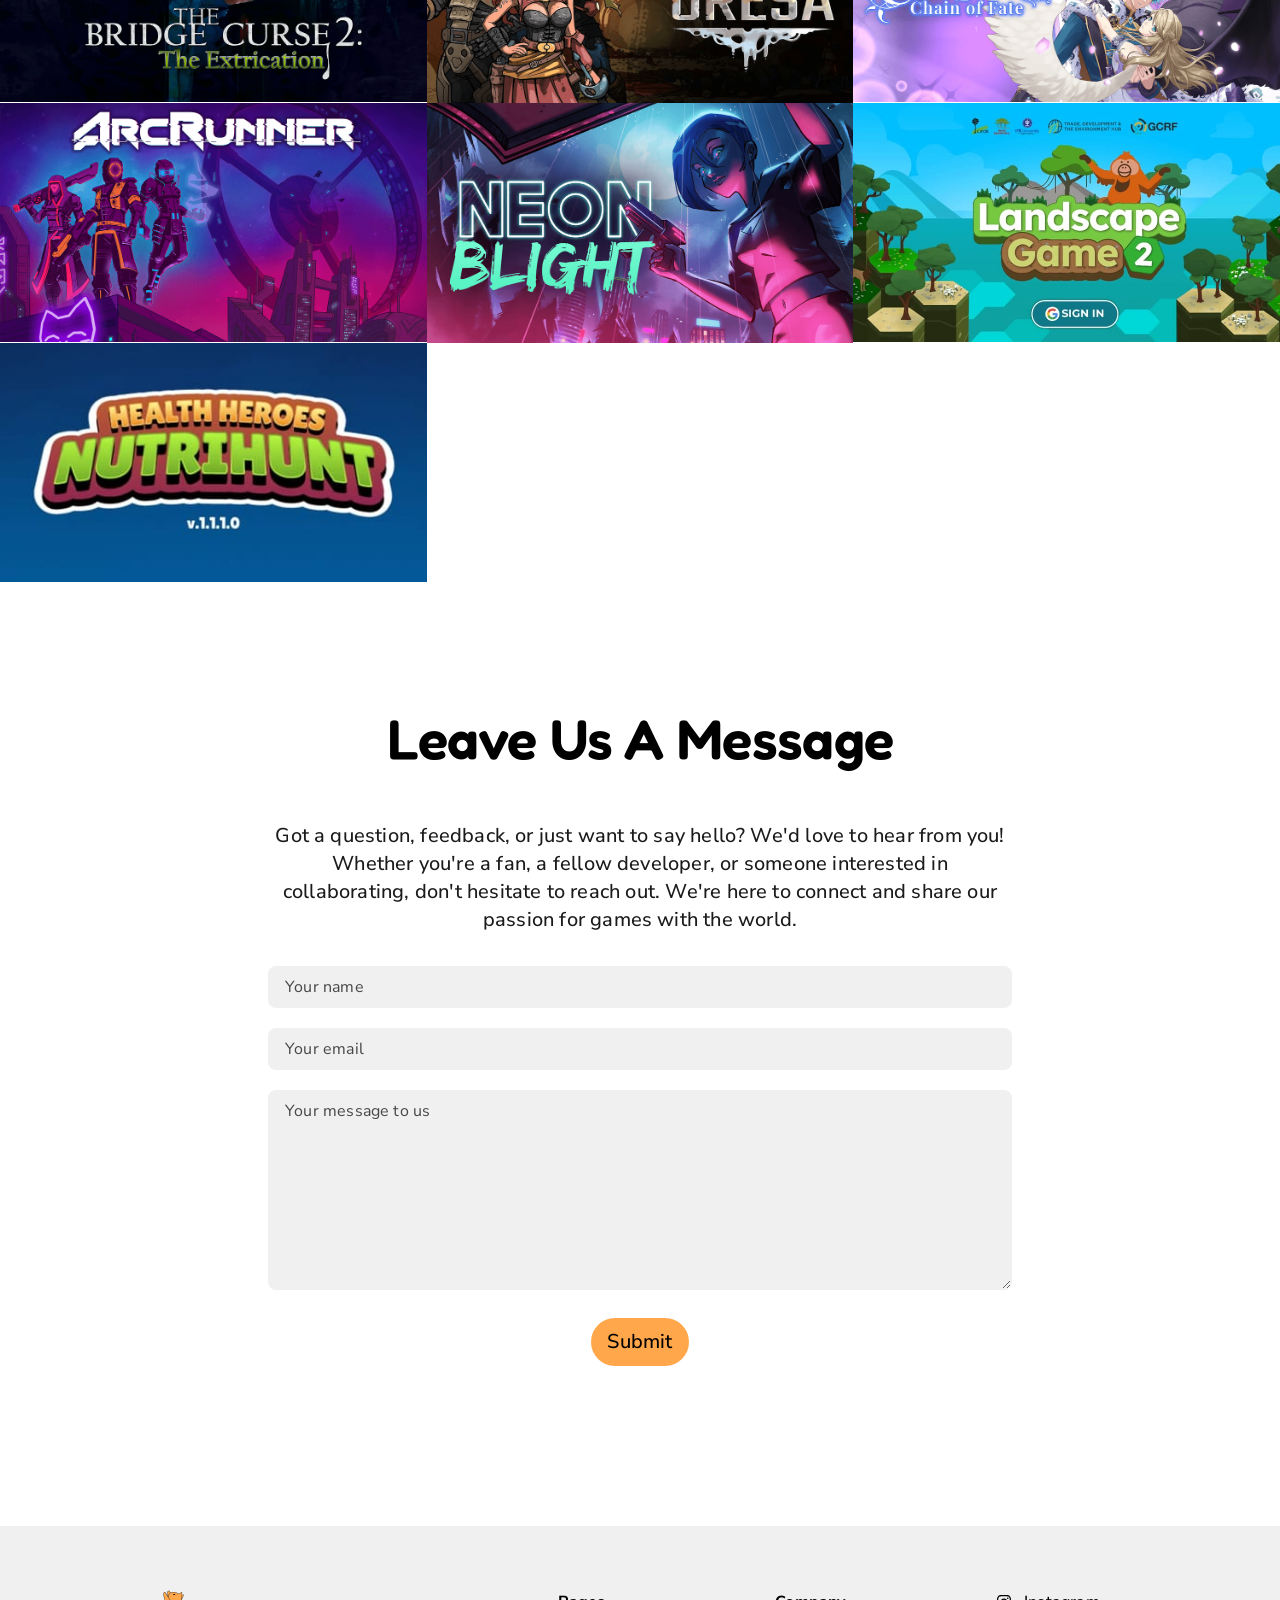
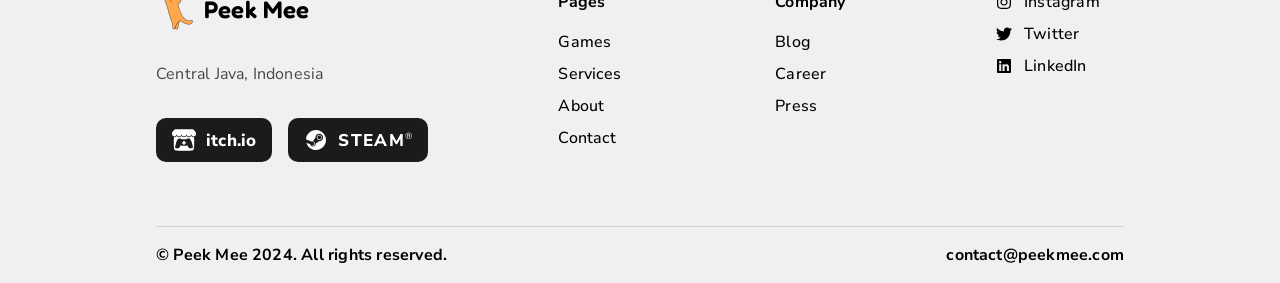
==== commit 57eda345: "Update link and style" ====
--- a/index.html
+++ b/index.html
@@ -55,7 +55,7 @@
          your YouTube video ID (the part after "watch?v=" or "youtu.be/").
          e.g. data-video-id="dQw4w9WgXcQ"  ← swap this one string. -->
     <div class="showreel-wrap">
-      <div class="showreel" data-video-id="aqz-KE-bpKQ">
+      <div class="showreel" data-video-id="pw6u0ciM9TU">
         <button type="button" class="showreel__play" aria-label="Play showreel">
           <svg viewBox="0 0 24 24" aria-hidden="true"><path d="M8 5.14v13.72a1 1 0 0 0 1.5.86l11-6.86a1 1 0 0 0 0-1.72l-11-6.86A1 1 0 0 0 8 5.14z"/></svg>
         </button>
@@ -147,13 +147,13 @@
           <div class="story__cta">
             <p><strong>Peek Mee</strong> is an Indonesian indie game studio. Driven by our vision to create long lasting impact games. We push our boundaries in game development to create games that express our creativity through story, art, and fun gameplay.</p>
           </div>
-          <a href="https://x.com" target="_blank" rel="noopener" class="story__social" aria-label="X (Twitter)">
+          <a href="https://x.com/PeekMeeApp" target="_blank" rel="noopener" class="story__social" aria-label="X (Twitter)">
             <span class="ico" style="--ico:url('assets/icons/sq-x.svg')"></span>
           </a>
-          <a href="https://instagram.com" target="_blank" rel="noopener" class="story__social" aria-label="Instagram">
+          <a href="https://www.instagram.com/peekmeeapp/" target="_blank" rel="noopener" class="story__social" aria-label="Instagram">
             <span class="ico" style="--ico:url('assets/icons/sq-instagram.svg')"></span>
           </a>
-          <a href="https://linkedin.com" target="_blank" rel="noopener" class="story__social" aria-label="LinkedIn">
+          <a href="https://www.linkedin.com/company/peek-mee" target="_blank" rel="noopener" class="story__social" aria-label="LinkedIn">
             <span class="ico" style="--ico:url('assets/icons/sq-linkedin.svg')"></span>
           </a>
           <a href="mailto:contact@peekmee.com" class="story__social story__social--alt" aria-label="Email">
@@ -246,10 +246,9 @@
             <a href="#">Press</a>
           </nav>
           <nav class="footer__col">
-            <h4>Follow us here</h4>
-            <a href="https://instagram.com" target="_blank" rel="noopener"><span class="ico footer__ico" style="--ico:url('assets/icons/tw-instagram.svg')"></span>Instagram</a>
-            <a href="https://x.com" target="_blank" rel="noopener"><span class="ico footer__ico" style="--ico:url('assets/icons/tw-x.svg')"></span>Twitter</a>
-            <a href="https://linkedin.com" target="_blank" rel="noopener"><span class="ico footer__ico" style="--ico:url('assets/icons/tw-linkedin.svg')"></span>LinkedIn</a>
+            <a href="https://www.instagram.com/peekmeeapp/" target="_blank" rel="noopener"><span class="ico footer__ico" style="--ico:url('assets/icons/tw-instagram.svg')"></span>Instagram</a>
+            <a href="https://x.com/PeekMeeApp" target="_blank" rel="noopener"><span class="ico footer__ico" style="--ico:url('assets/icons/tw-x.svg')"></span>Twitter</a>
+            <a href="https://www.linkedin.com/company/peek-mee" target="_blank" rel="noopener"><span class="ico footer__ico" style="--ico:url('assets/icons/tw-linkedin.svg')"></span>LinkedIn</a>
           </nav>
         </div>
       </div>
--- a/styles.css
+++ b/styles.css
@@ -205,9 +205,12 @@
   position: relative;
   width: 936px;
   max-width: 100%;
-  aspect-ratio: 936 / 526;
+  /* Exact 16:9 so the embedded video fills the frame with no black bars.
+     The orange ring is a box-shadow (not a border) so it doesn't eat into
+     the 16:9 area — a border would leave the video pillarboxed. */
+  aspect-ratio: 16 / 9;
   margin-top: -88px;
-  border: 6px solid var(--orange);
+  box-shadow: 0 0 0 6px var(--orange);
   border-radius: 24px;
   overflow: hidden;
   display: grid;
@@ -659,7 +662,7 @@
   .hero__sub { font-size: 18px; line-height: 26px; }
   .btn { font-size: 18px; }
 
-  .showreel { margin-top: -64px; aspect-ratio: 380 / 214; }
+  .showreel { margin-top: -64px; }
 
   /* Games: title image + description only (photo hidden), stacked */
   .game-card--1, .game-card--2, .game-card--3 {
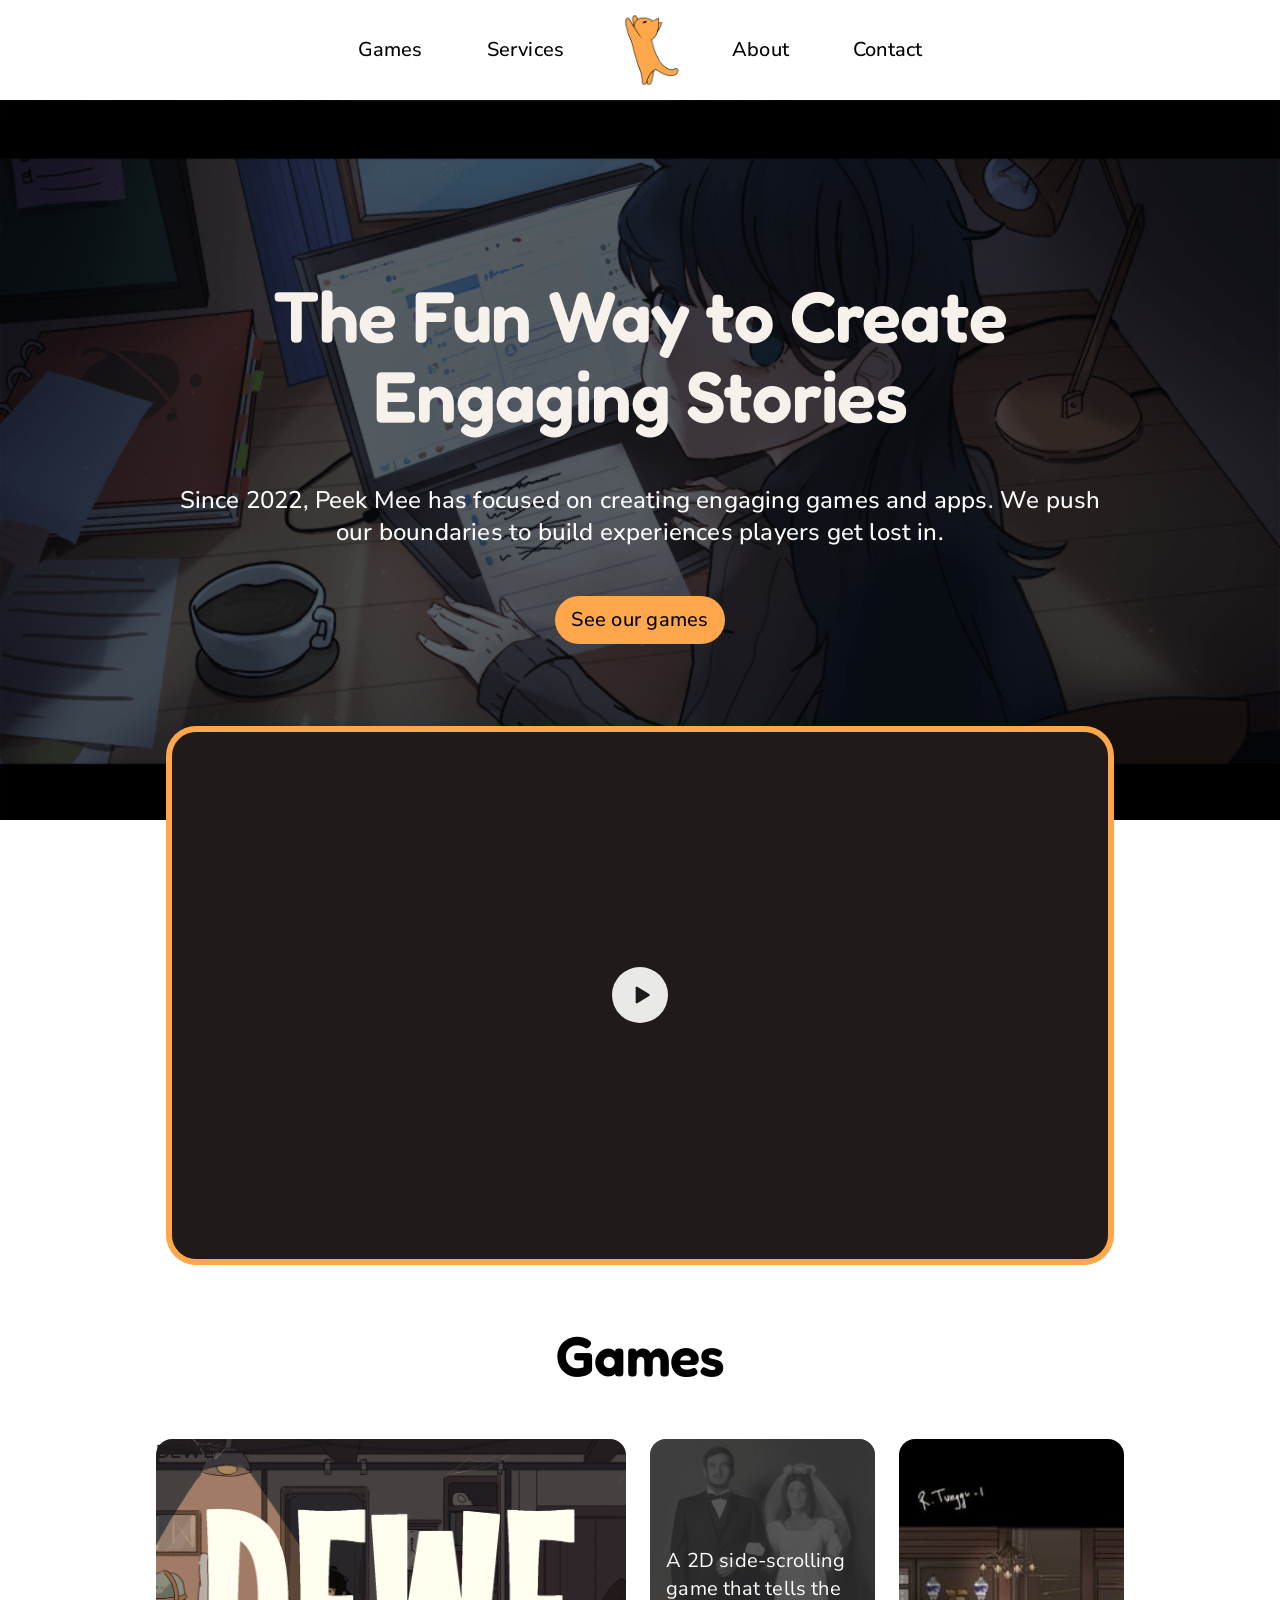
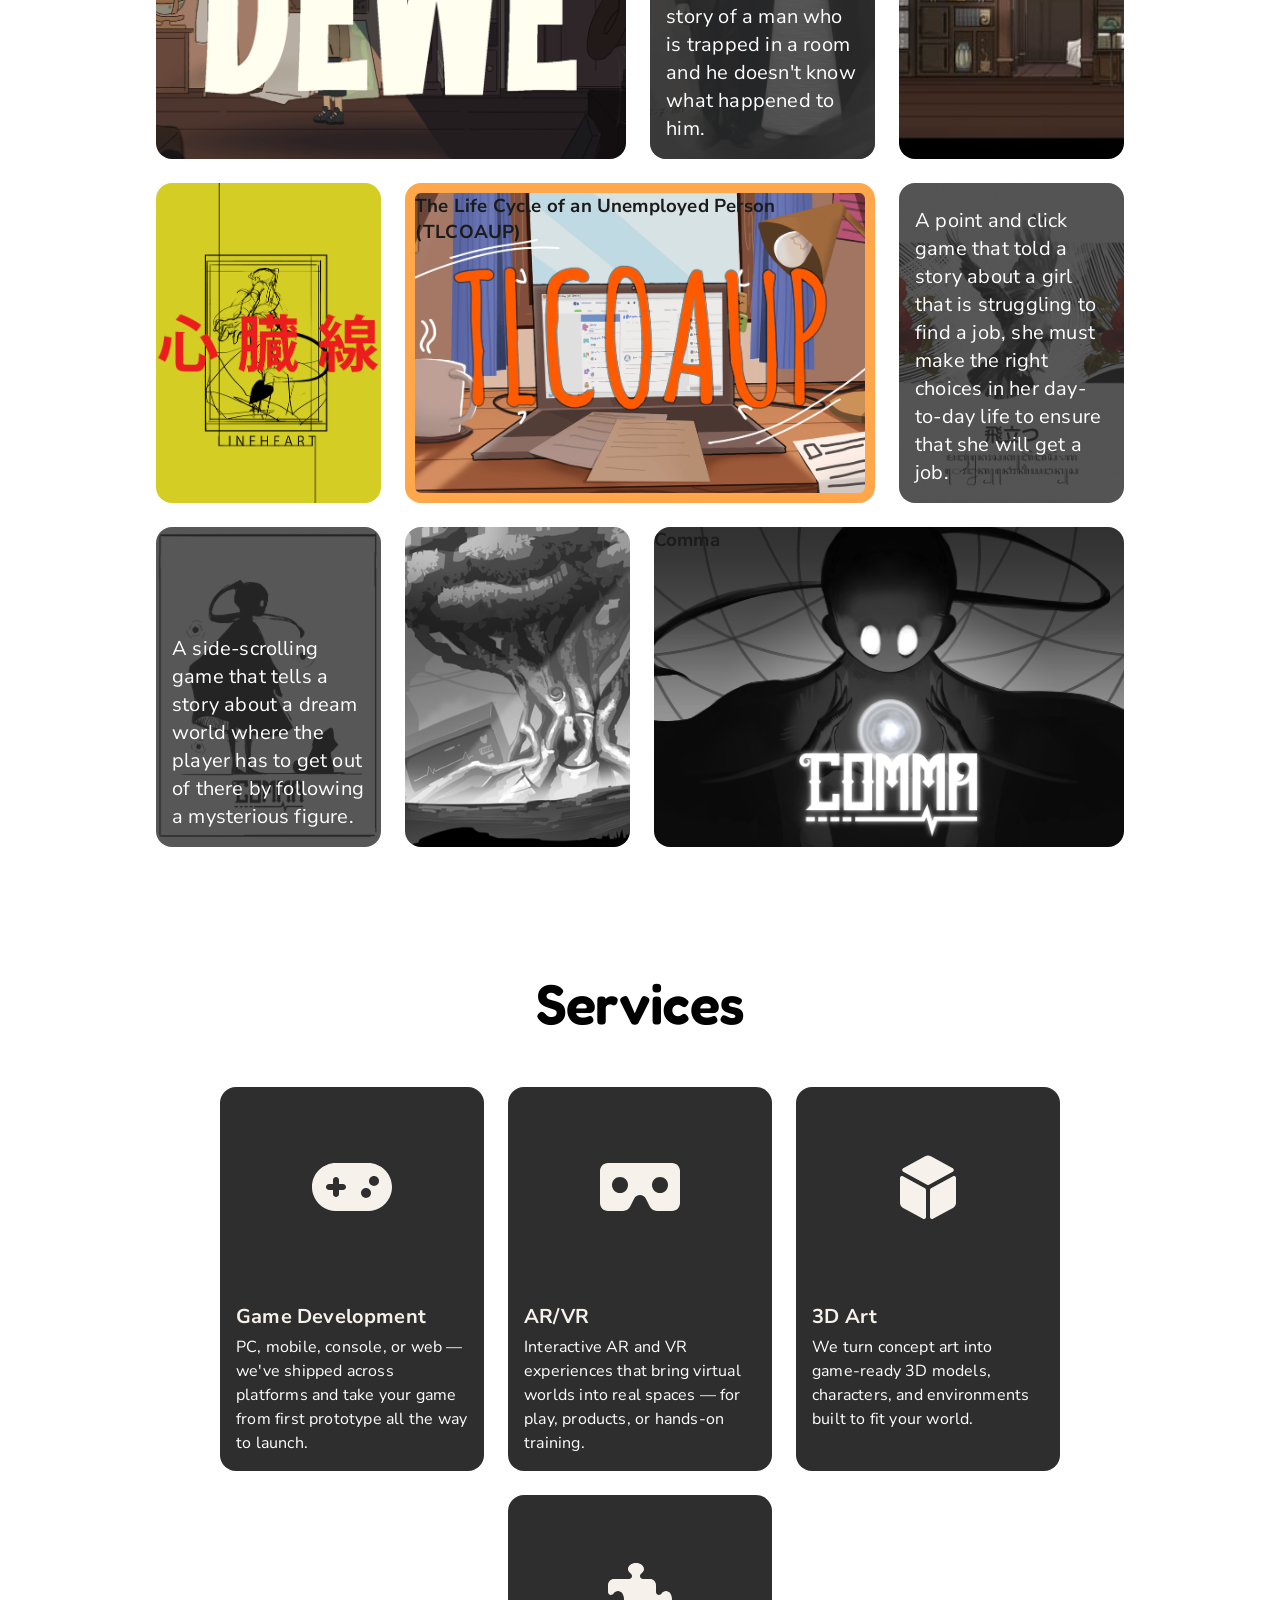
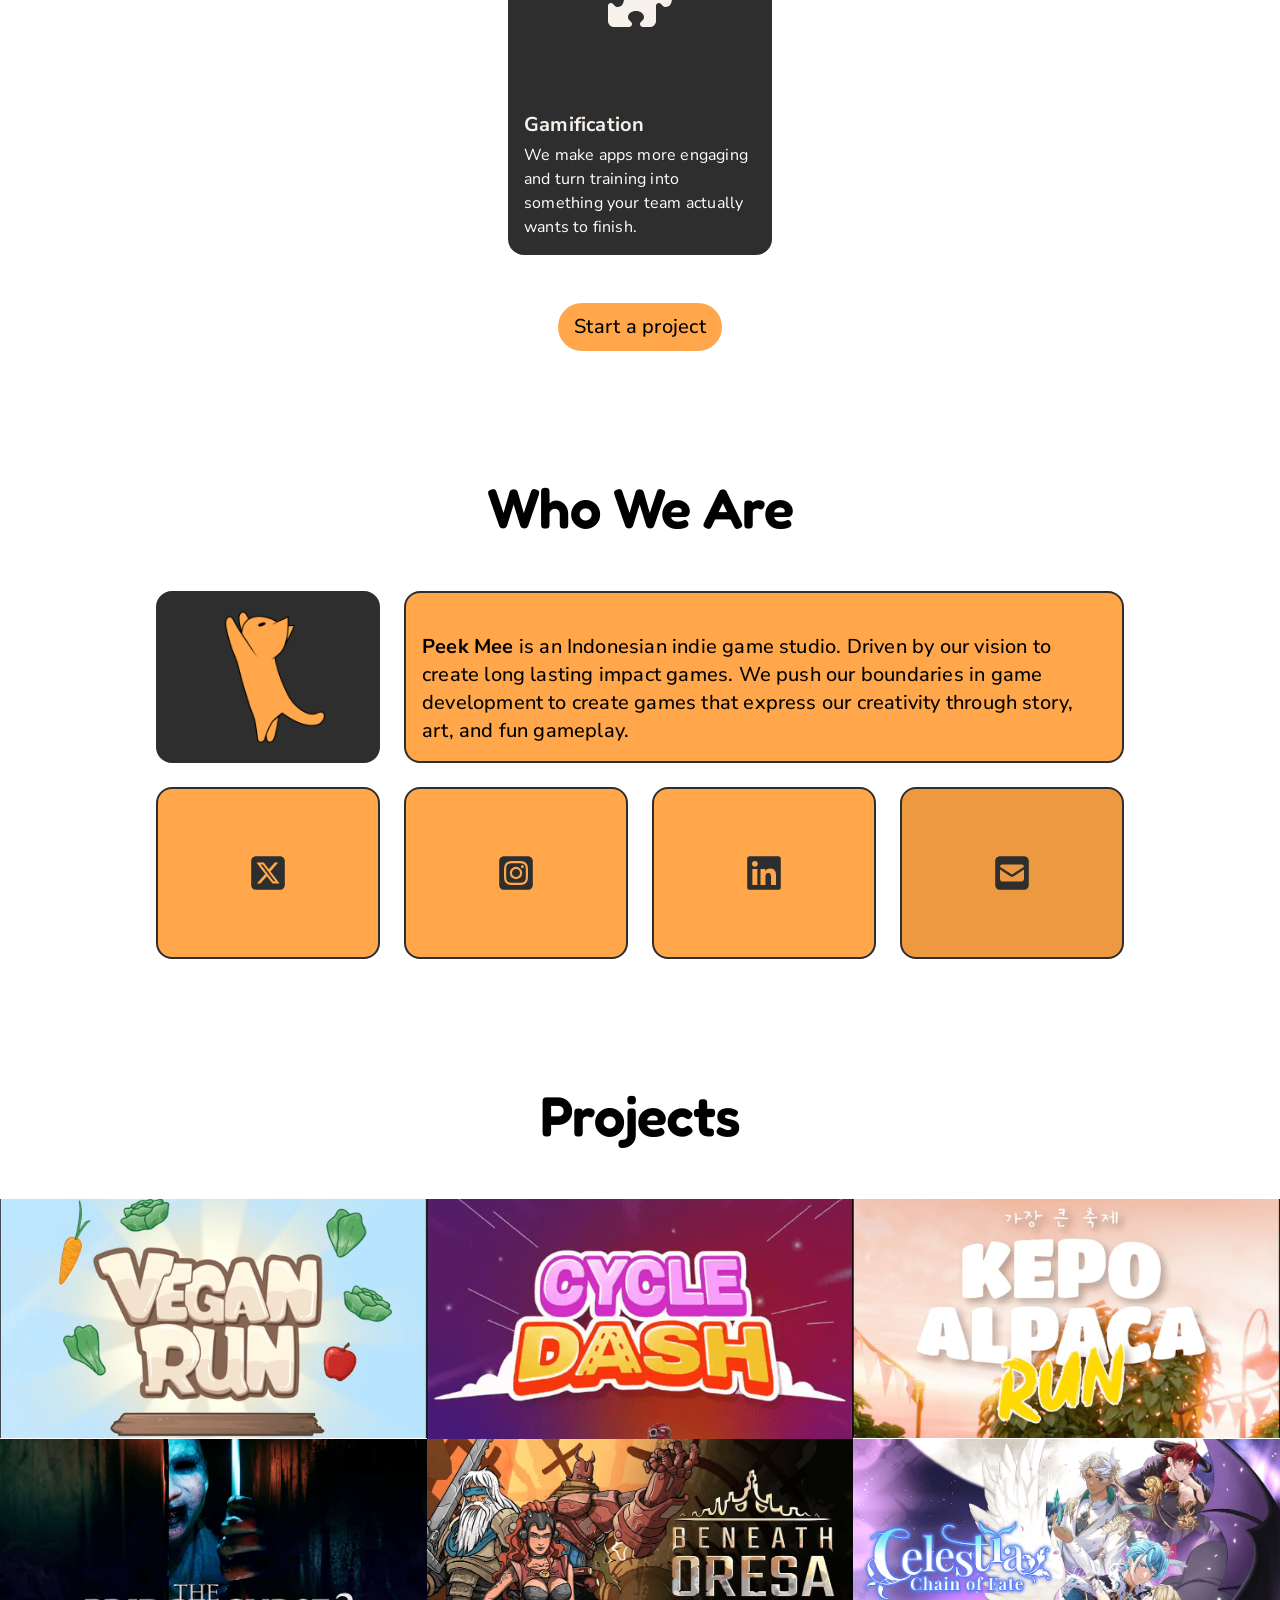
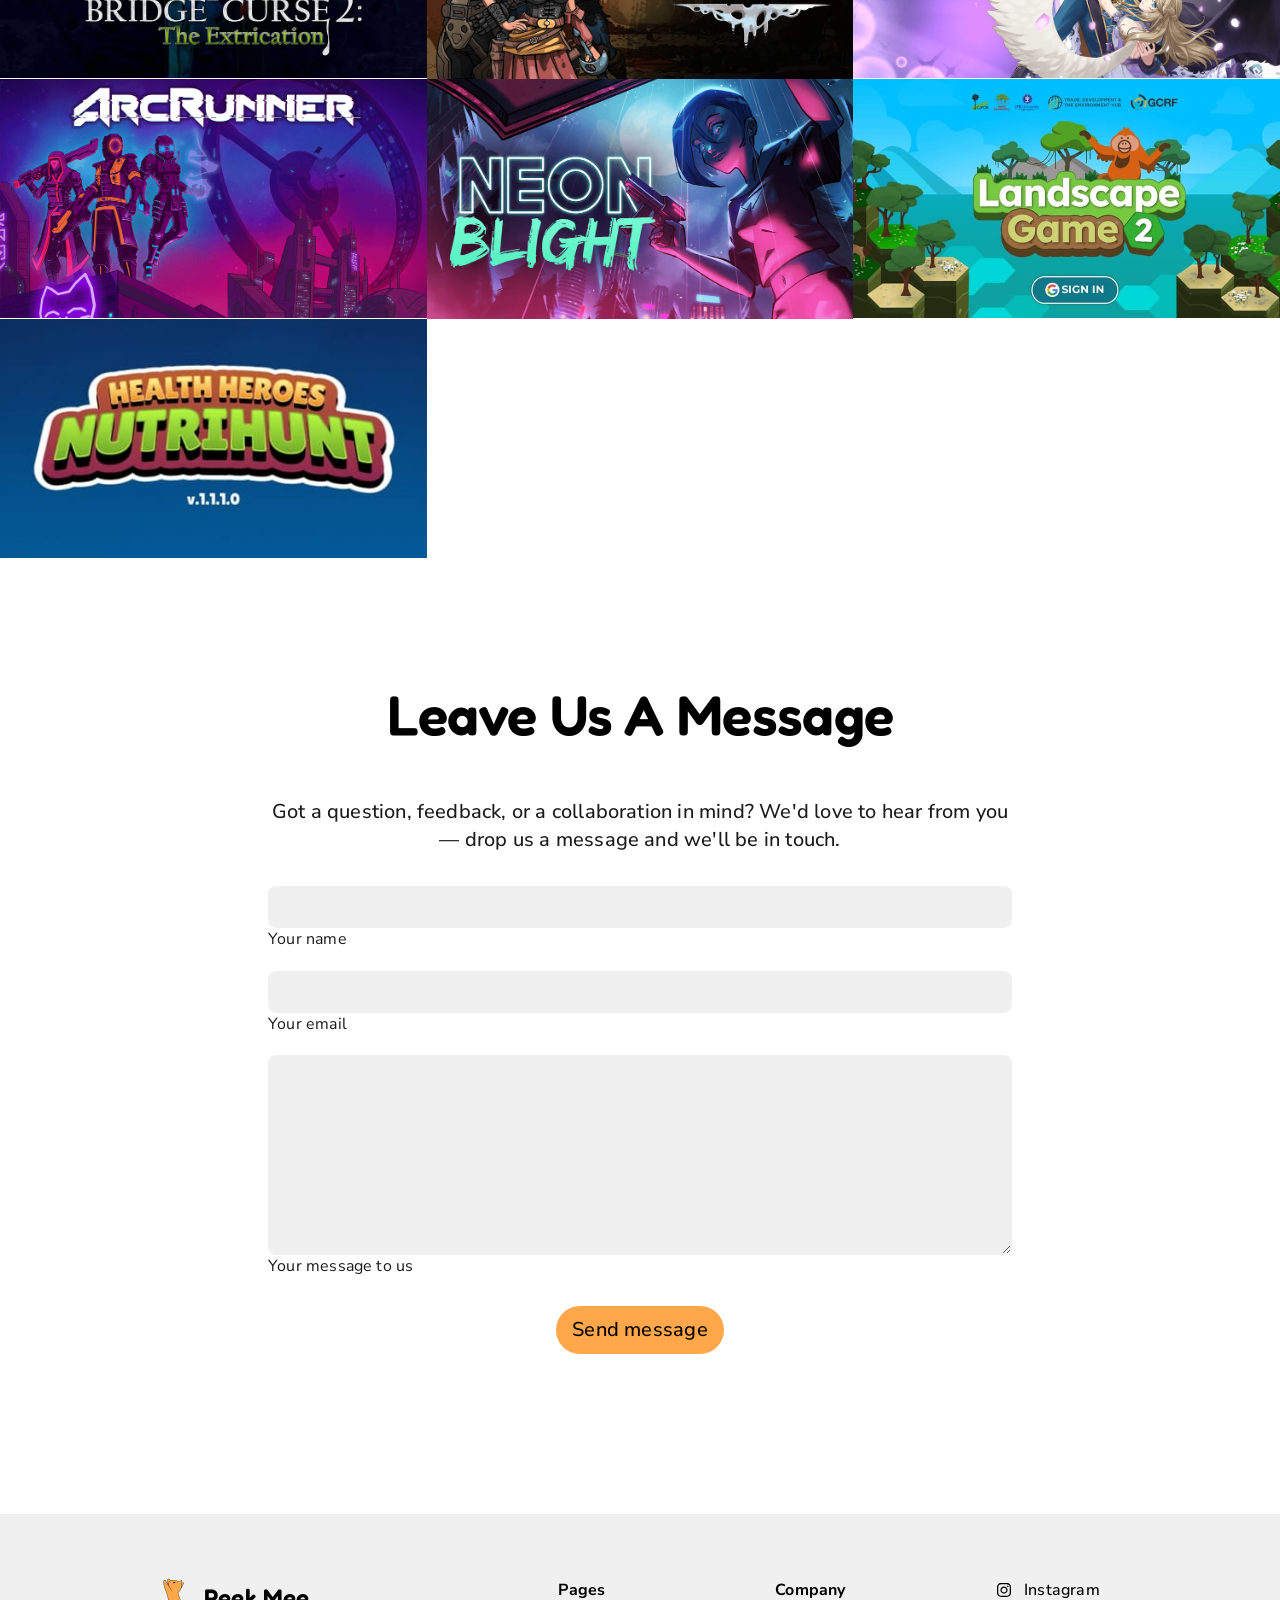
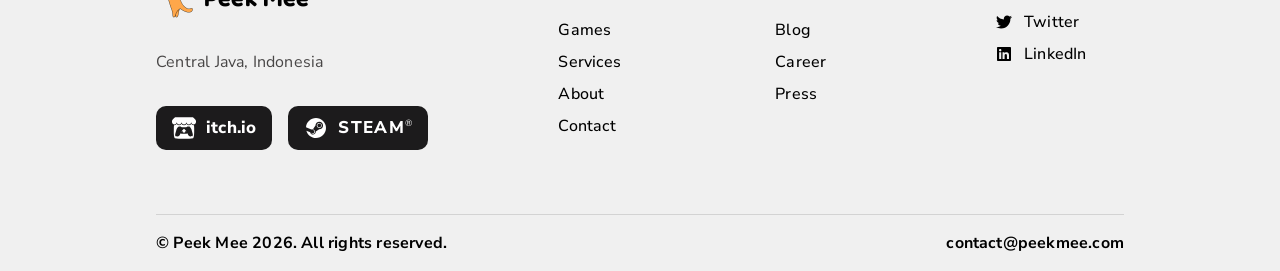
==== commit 57f4f700: "Update copy writing" ====
--- a/index.html
+++ b/index.html
@@ -3,7 +3,7 @@
 <head>
   <meta charset="UTF-8" />
   <meta name="viewport" content="width=device-width, initial-scale=1.0" />
-  <title>Peek Mee — The Fun Way to Create Engaging Story</title>
+  <title>Peek Mee — The Fun Way to Create Engaging Stories</title>
   <meta name="description" content="Peek Mee is an Indonesian indie game studio creating engaging games and apps — game development, AR/VR, 3D art, and gamification." />
   <link rel="icon" href="assets/logo.png" />
   <link rel="preconnect" href="https://fonts.googleapis.com" />
@@ -44,9 +44,9 @@
     <section class="hero">
       <div class="hero__bg" aria-hidden="true"></div>
       <div class="hero__copy">
-        <h1 class="hero__title">The Fun Way to Create Engaging Story</h1>
-        <p class="hero__sub">Since 2022, Peek Mee has focused on creating engaging games and apps. We push our boundaries to create great experiences for players to indulge in.</p>
-        <a href="#games" class="btn btn--primary">View more</a>
+        <h1 class="hero__title">The Fun Way to Create Engaging Stories</h1>
+        <p class="hero__sub">Since 2022, Peek Mee has focused on creating engaging games and apps. We push our boundaries to build experiences players get lost in.</p>
+        <a href="#games" class="btn btn--primary">See our games</a>
       </div>
     </section>
 
@@ -69,7 +69,7 @@
         <div class="games">
           <!-- Card 1: title | desc | photo -->
           <article class="game-card game-card--1">
-            <div class="game-title" style="background-image:url('assets/game-dewe.png')"></div>
+            <div class="game-title" style="background-image:url('assets/game-dewe.png')"><h3 class="visually-hidden">DEWE</h3></div>
             <div class="game-desc">
               <div class="game-desc__bg" style="background-image:url('assets/game-r1-desc.jpg')"></div>
               <p>A 2D side-scrolling game that tells the story of a man who is trapped in a room and he doesn't know what happened to him.</p>
@@ -80,7 +80,7 @@
           <!-- Card 2: photo | title | desc -->
           <article class="game-card game-card--2">
             <div class="game-photo"><img src="assets/game-r2-img.png" alt="Game artwork" /></div>
-            <div class="game-title game-title--accent" style="background-image:url('assets/game-ticoap.png')"></div>
+            <div class="game-title game-title--accent" style="background-image:url('assets/game-ticoap.png')"><h3 class="visually-hidden">The Life Cycle of an Unemployed Person (TLCOAUP)</h3></div>
             <div class="game-desc">
               <div class="game-desc__bg" style="background-image:url('assets/game-r2-desc.png')"></div>
               <p>A point and click game that told a story about a girl that is struggling to find a job, she must make the right choices in her day-to-day life to ensure that she will get a job.</p>
@@ -94,7 +94,7 @@
               <p>A side-scrolling game that tells a story about a dream world where the player has to get out of there by following a mysterious figure.</p>
             </div>
             <div class="game-photo"><img src="assets/game-r3-img.png" alt="Game artwork" /></div>
-            <div class="game-title" style="background-image:url('assets/game-comma.png')"></div>
+            <div class="game-title" style="background-image:url('assets/game-comma.png')"><h3 class="visually-hidden">Comma</h3></div>
           </article>
         </div>
       </section>
@@ -107,32 +107,32 @@
             <div class="service-card__icon"><span class="ico" style="--ico:url('assets/icons/gamepad.svg')"></span></div>
             <div class="service-card__body">
               <h3>Game Development</h3>
-              <p>We've got tons of experience in game development. No matter what game platform you're interested in, we're here to bring your vision to life.</p>
+              <p>PC, mobile, console, or web — we've shipped across platforms and take your game from first prototype all the way to launch.</p>
             </div>
           </article>
           <article class="service-card">
             <div class="service-card__icon"><span class="ico" style="--ico:url('assets/icons/vr.svg')"></span></div>
             <div class="service-card__body">
               <h3>AR/VR</h3>
-              <p>We can bring virtual interaction into the real world. We'll help you bring your ideas and vision to life with augmented and virtual reality.</p>
+              <p>Interactive AR and VR experiences that bring virtual worlds into real spaces — for play, products, or hands-on training.</p>
             </div>
           </article>
           <article class="service-card">
             <div class="service-card__icon"><span class="ico" style="--ico:url('assets/icons/dice.svg')"></span></div>
             <div class="service-card__body">
               <h3>3D Art</h3>
-              <p>We'll help you take your concept art and turn it into 3D, especially for your game. We're here to help you to bring your ideas to life.</p>
+              <p>We turn concept art into game-ready 3D models, characters, and environments built to fit your world.</p>
             </div>
           </article>
           <article class="service-card">
             <div class="service-card__icon"><span class="ico" style="--ico:url('assets/icons/puzzle.svg')"></span></div>
             <div class="service-card__body">
               <h3>Gamification</h3>
-              <p>We're here to help you make your app more user-friendly and come up with a way to make sure your employees learn in a fun and exciting way.</p>
-            </div>
-          </article>
-        </div>
-        <a href="#contact" class="btn btn--primary">Hire us</a>
+              <p>We make apps more engaging and turn training into something your team actually wants to finish.</p>
+            </div>
+          </article>
+        </div>
+        <a href="#contact" class="btn btn--primary">Start a project</a>
       </section>
 
       <!-- ===================== WHO WE ARE ===================== -->
@@ -186,22 +186,25 @@
     <section class="form-section" id="contact">
       <div class="form-section__text">
         <h2 class="section__title">Leave Us A Message</h2>
-        <p>Got a question, feedback, or just want to say hello? We'd love to hear from you! Whether you're a fan, a fellow developer, or someone interested in collaborating, don't hesitate to reach out. We're here to connect and share our passion for games with the world.</p>
+        <p>Got a question, feedback, or a collaboration in mind? We'd love to hear from you — drop us a message and we'll be in touch.</p>
       </div>
       <form class="contact-form" novalidate>
         <div class="field">
-          <input type="text" name="name" id="f-name" placeholder="Your name" required />
+          <input type="text" name="name" id="f-name" placeholder=" " required />
+          <label for="f-name">Your name</label>
           <span class="field__error" data-for="f-name"></span>
         </div>
         <div class="field">
-          <input type="email" name="email" id="f-email" placeholder="Your email" required />
+          <input type="email" name="email" id="f-email" placeholder=" " required />
+          <label for="f-email">Your email</label>
           <span class="field__error" data-for="f-email"></span>
         </div>
         <div class="field">
-          <textarea name="message" id="f-message" placeholder="Your message to us" rows="6" required></textarea>
+          <textarea name="message" id="f-message" placeholder=" " rows="6" required></textarea>
+          <label for="f-message">Your message to us</label>
           <span class="field__error" data-for="f-message"></span>
         </div>
-        <button type="submit" class="btn btn--primary">Submit</button>
+        <button type="submit" class="btn btn--primary">Send message</button>
         <p class="form-status" role="status" aria-live="polite"></p>
       </form>
     </section>
@@ -220,11 +223,11 @@
           </div>
           <p class="footer__addr">Central Java, Indonesia</p>
           <div class="footer__badges">
-            <a href="#" class="store-badge" aria-label="itch.io">
+            <a href="https://peek-mee.itch.io/" class="store-badge" aria-label="itch.io">
               <span class="ico store-badge__ico" style="--ico:url('assets/icons/itchio.svg')"></span>
               <span class="store-badge__text">itch.io</span>
             </a>
-            <a href="#" class="store-badge" aria-label="Steam">
+            <a href="https://store.steampowered.com/search/?publisher=Peek%20Mee" class="store-badge" aria-label="Steam">
               <span class="ico store-badge__ico" style="--ico:url('assets/icons/steam.svg')"></span>
               <span class="store-badge__text store-badge__text--caps">Steam<sup>®</sup></span>
             </a>
@@ -256,7 +259,7 @@
       <hr class="footer__divider" />
 
       <div class="footer__copy">
-        <span>© Peek Mee 2024. All rights reserved.</span>
+        <span>© Peek Mee <span id="copyright-year">2026</span>. All rights reserved.</span>
         <a href="mailto:contact@peekmee.com">contact@peekmee.com</a>
       </div>
     </div>
--- a/styles.css
+++ b/styles.css
@@ -249,7 +249,14 @@
   height: 100%;
   border: 0;
 }
-.showreel.playing { cursor: default; background-image: none; }
+.showreel.playing { cursor: default; background-image: none; background-color: #000; }
+.showreel.playing iframe {
+  /* The showreel upload has thin black pillars baked into the footage, so
+     overscan the player slightly and let the frame crop them off. Anchored
+     to the bottom edge to keep the player controls fully visible. */
+  transform: scale(1.04);
+  transform-origin: 50% 100%;
+}
 .showreel.playing::after { display: none; }
 .showreel.playing .showreel__play { display: none; }
 
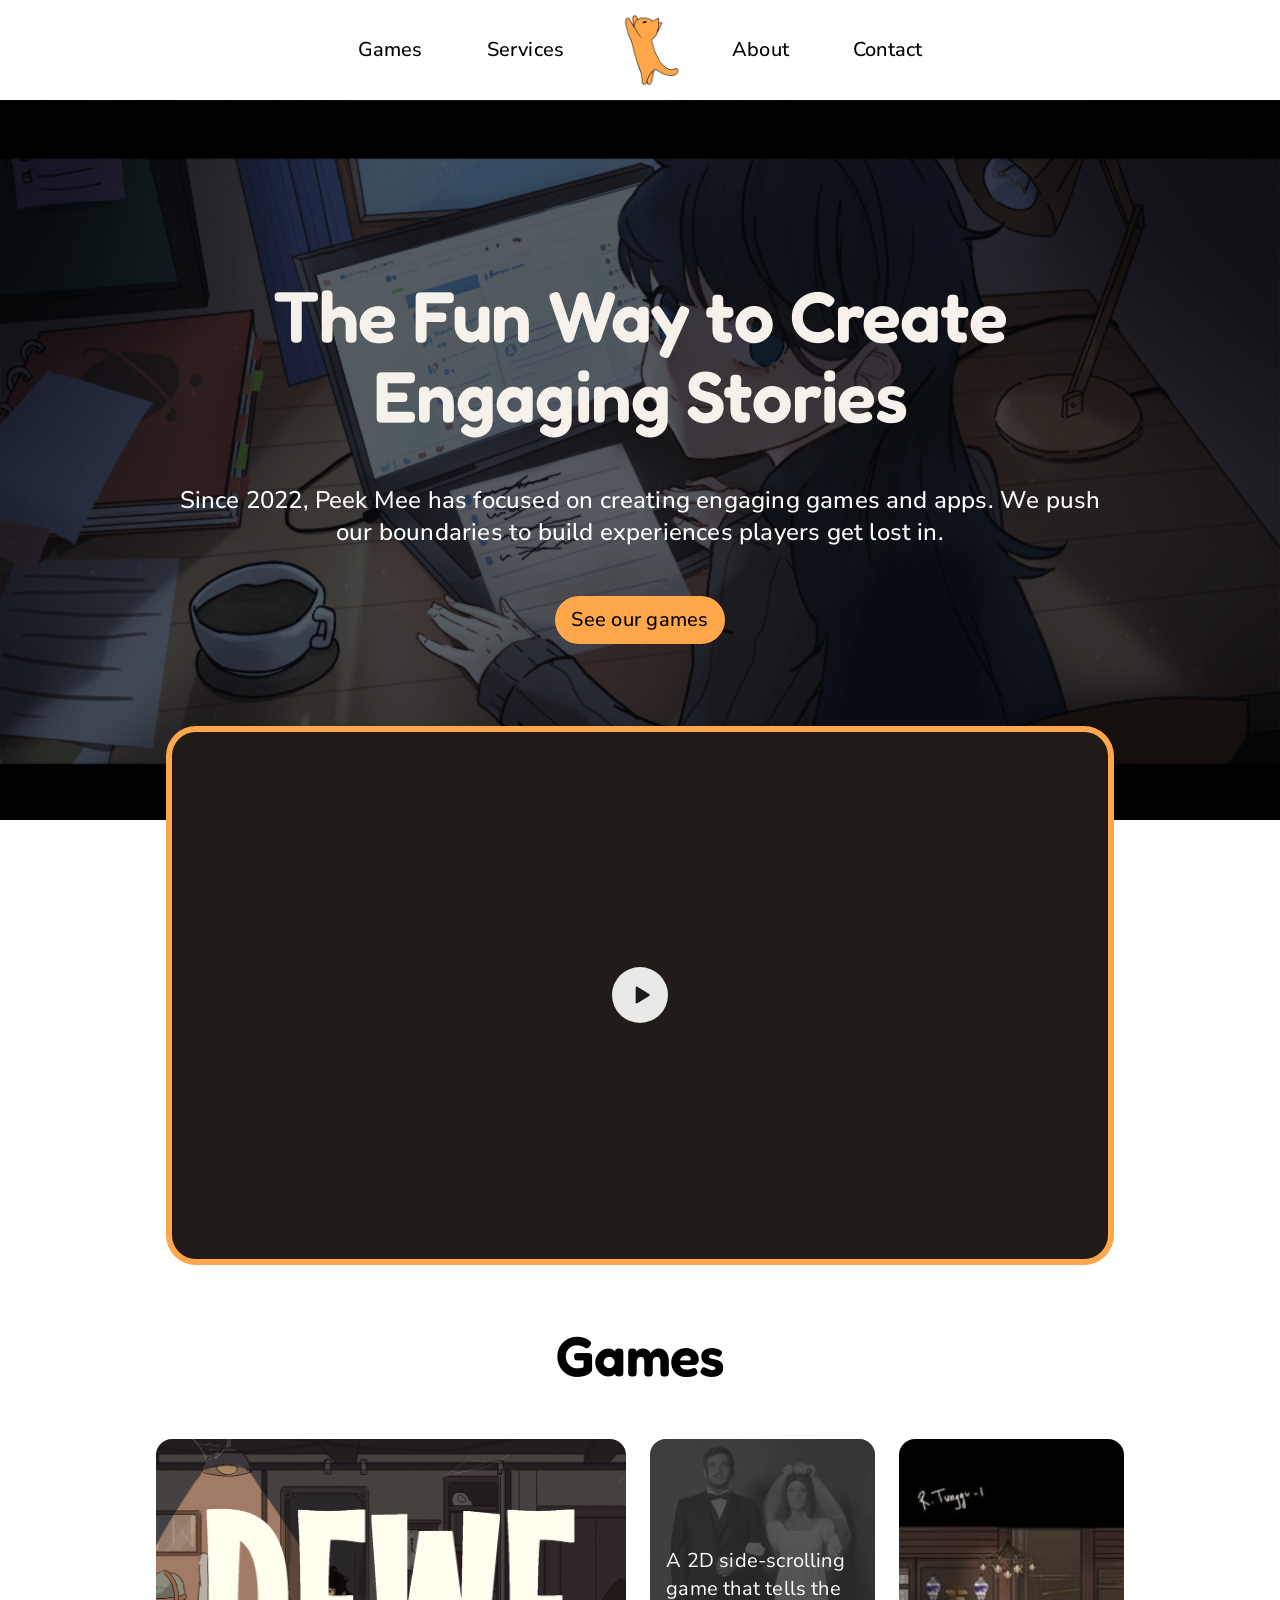
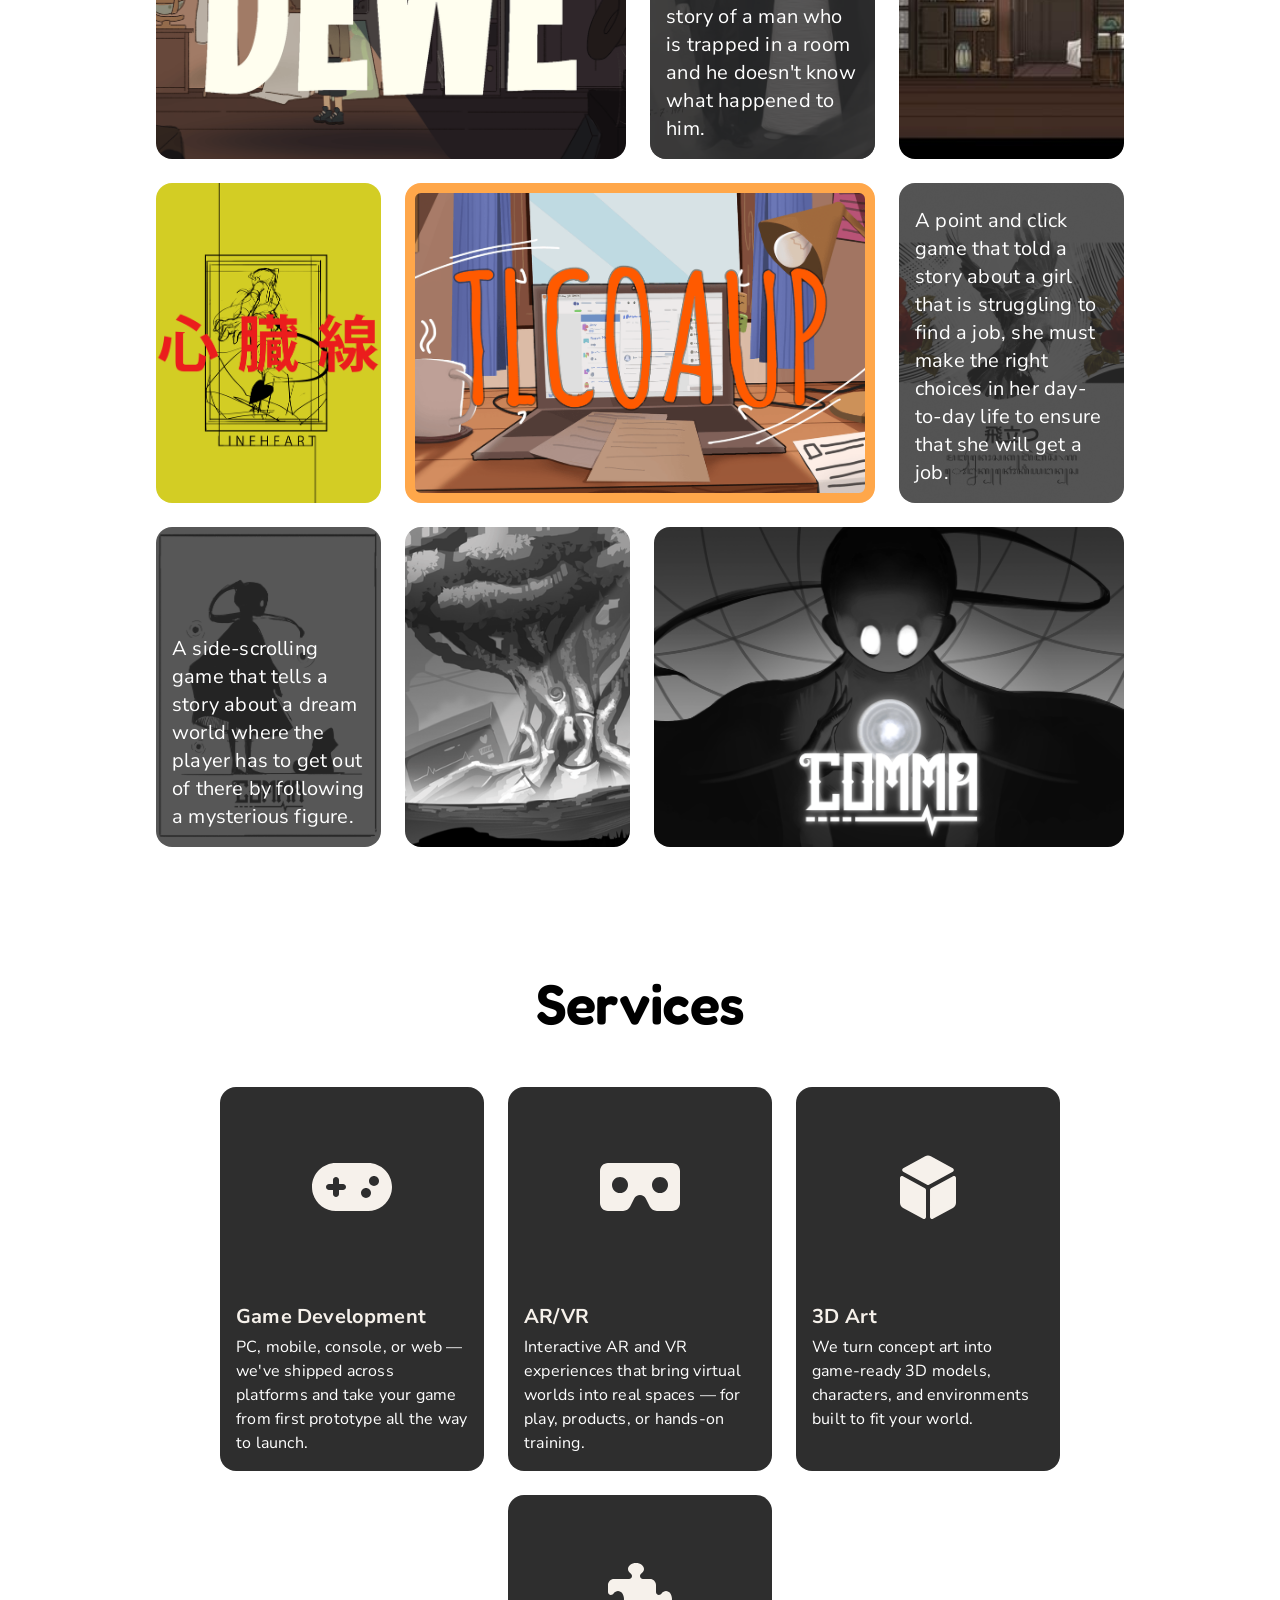
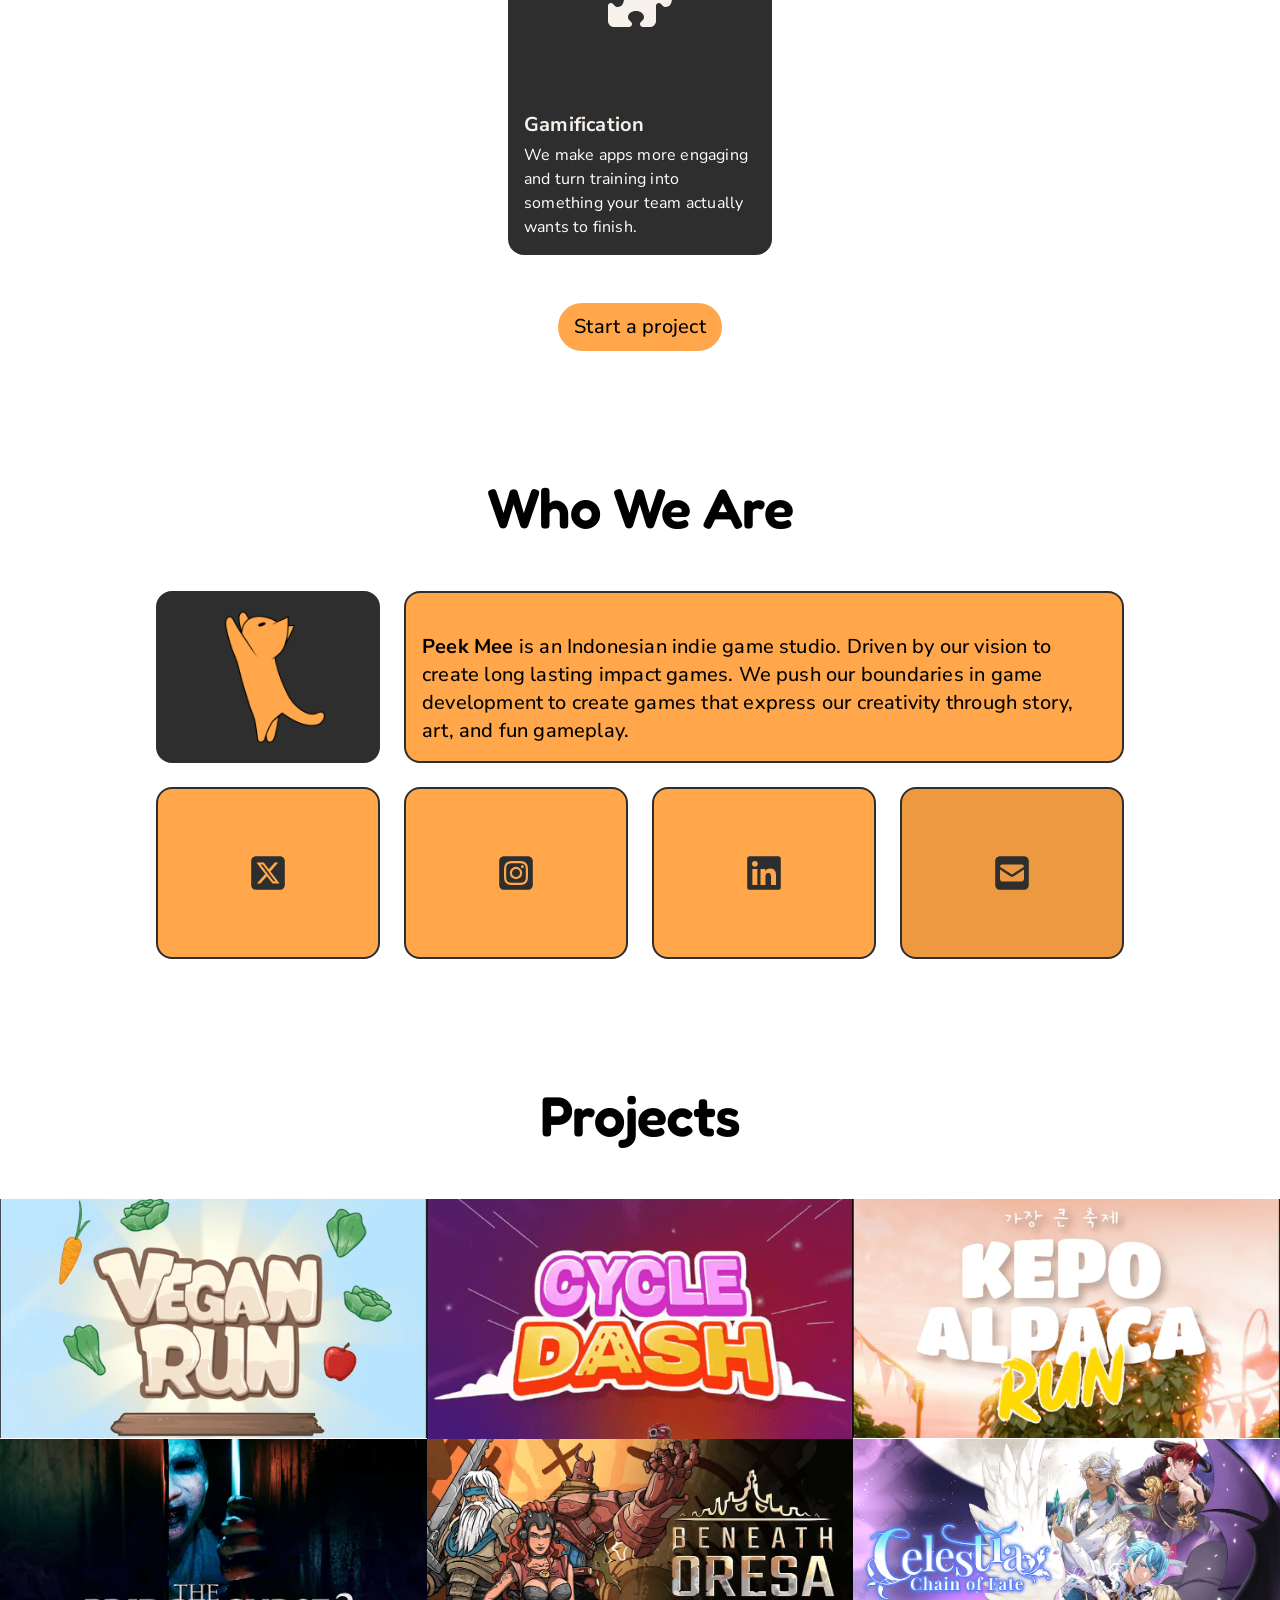
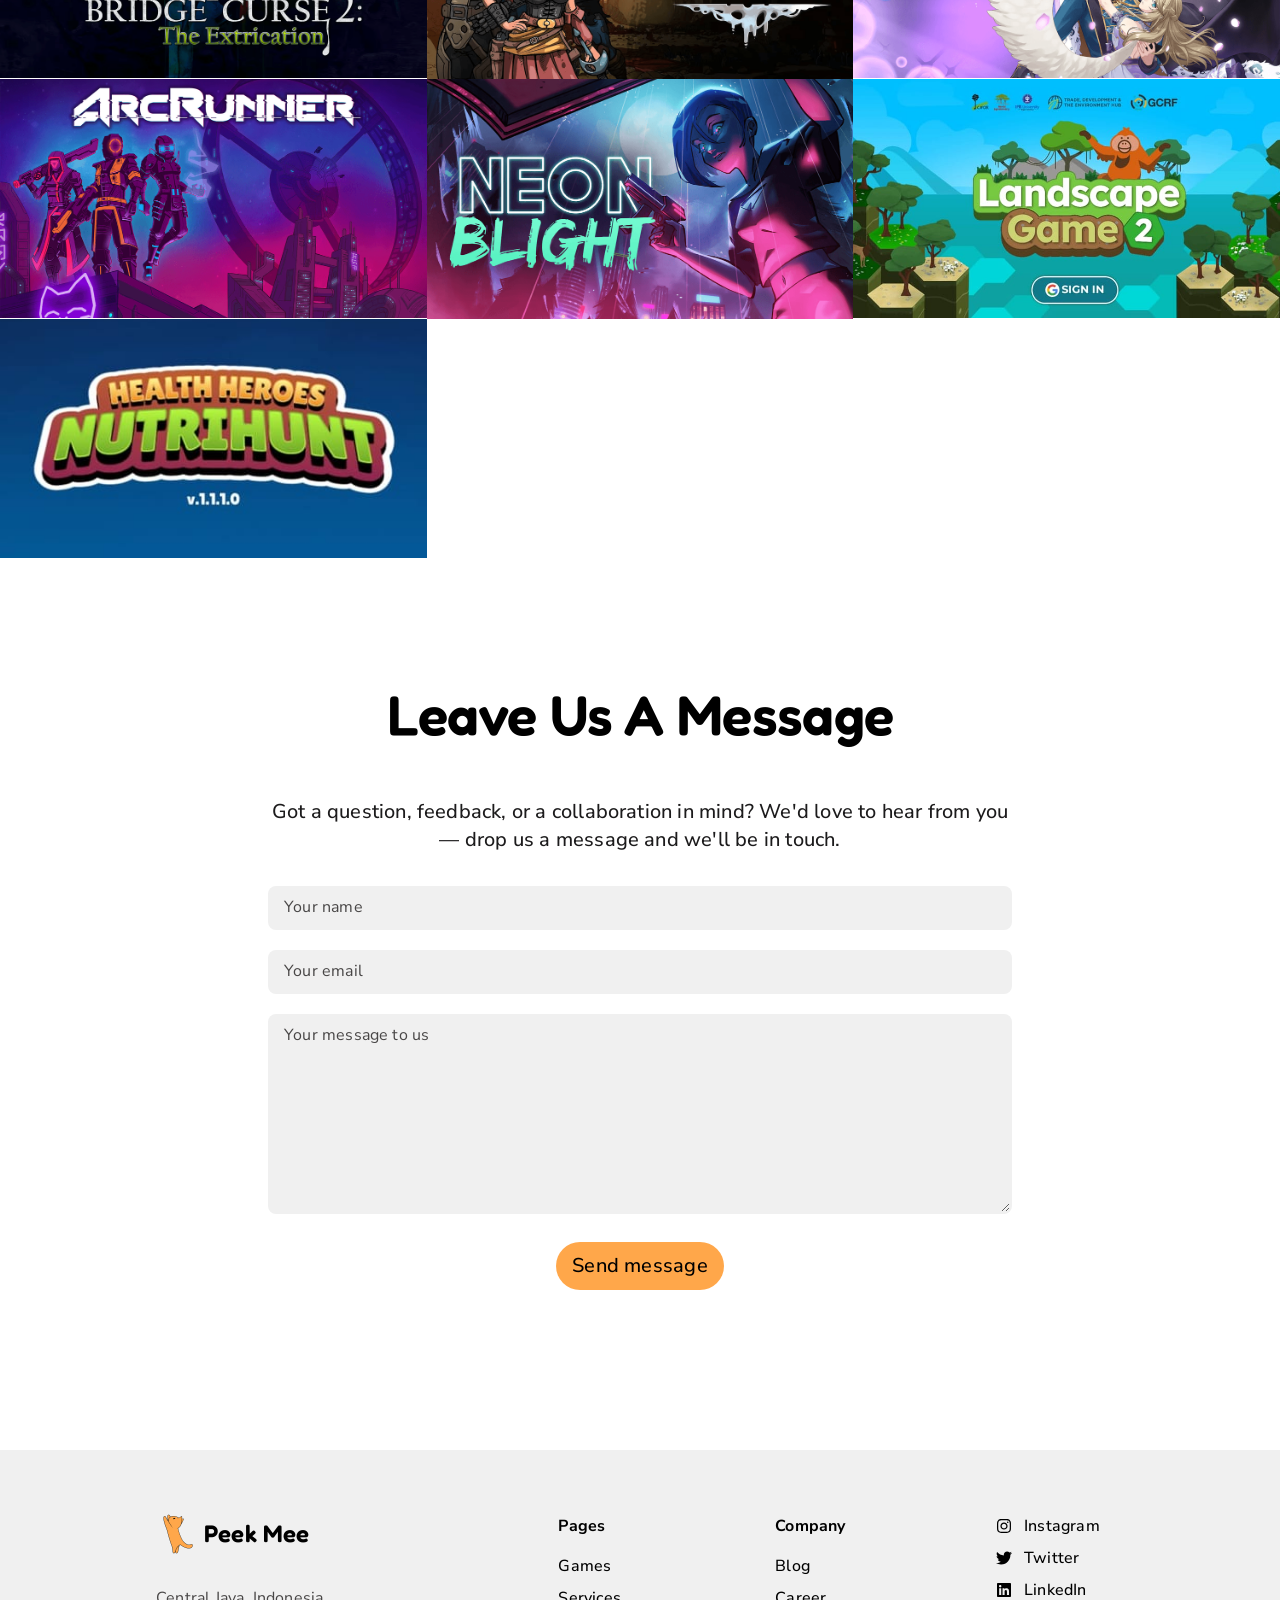
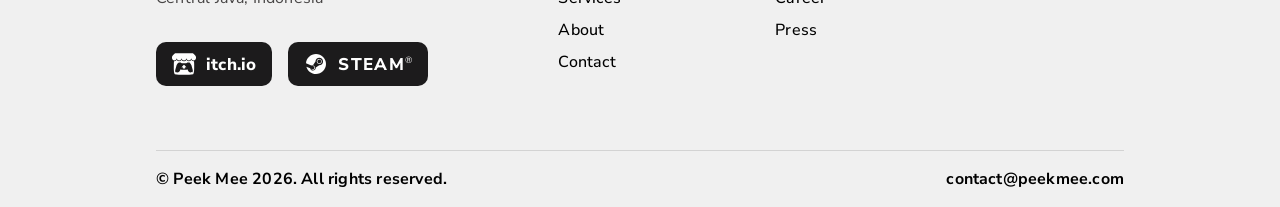
==== commit 274a8d5d: "Add 404 page and add press link" ====
--- a/index.html
+++ b/index.html
@@ -246,7 +246,7 @@
             <h4>Company</h4>
             <a href="#">Blog</a>
             <a href="#">Career</a>
-            <a href="#">Press</a>
+            <a href="https://press.peekmee.com" target="_blank" rel="noopener">Press</a>
           </nav>
           <nav class="footer__col">
             <a href="https://www.instagram.com/peekmeeapp/" target="_blank" rel="noopener"><span class="ico footer__ico" style="--ico:url('assets/icons/tw-instagram.svg')"></span>Instagram</a>
--- a/styles.css
+++ b/styles.css
@@ -65,13 +65,36 @@
 .btn--primary {
   background: var(--orange);
   color: var(--neutral-0);
+  gap: 0;
+}
+/* Bold arrow (Figma line-md:arrow-small-right) that slides in on hover.
+   Collapsed to zero width at rest so the label sits centred, then expands
+   with a small gap when hovered. */
+.btn--primary::after {
+  content: "";
+  display: inline-block;
+  width: 0;
+  height: 22px;
+  margin-left: 0;
+  opacity: 0;
+  background: url("data:image/svg+xml,%3Csvg xmlns='http://www.w3.org/2000/svg' width='24' height='24' viewBox='0 0 24 24' fill='none' stroke='%23000' stroke-width='2.5' stroke-linecap='round' stroke-linejoin='round'%3E%3Cpath d='M5 12h13'/%3E%3Cpath d='M12.5 6.5 18 12l-5.5 5.5'/%3E%3C/svg%3E") no-repeat center / 22px 22px;
+  transform: translateX(-6px);
+  transition: width .2s ease, margin-left .2s ease, opacity .2s ease, transform .2s ease;
 }
 .btn--primary:hover {
-  background: #ffb662;
-  transform: translateY(-2px);
-  box-shadow: 0 8px 20px rgba(255,167,74,.4);
-}
-.btn--primary:active { transform: translateY(0); box-shadow: none; }
+  background: #f38f25;
+}
+.btn--primary:hover::after {
+  width: 22px;
+  margin-left: .4em;
+  opacity: 1;
+  transform: translateX(0);
+}
+.btn--primary:active { transform: translateY(1px); }
+
+@media (prefers-reduced-motion: reduce) {
+  .btn--primary::after { transition: none; }
+}
 
 /* ---------- Section scaffolding ---------- */
 .container {
@@ -278,6 +301,18 @@
 .game-card--2 { grid-template-columns: 264fr 552fr 264fr; grid-template-areas: "photo title desc"; }
 .game-card--3 { grid-template-columns: 264fr 264fr 552fr; grid-template-areas: "desc photo title"; }
 
+/* Screen-reader-only text: hidden visually, still read by AT and indexed by search engines */
+.visually-hidden {
+  position: absolute;
+  width: 1px; height: 1px;
+  padding: 0; margin: -1px;
+  overflow: hidden;
+  clip: rect(0 0 0 0);
+  clip-path: inset(50%);
+  white-space: nowrap;
+  border: 0;
+}
+
 .game-title { grid-area: title; }
 .game-photo { grid-area: photo; }
 .game-desc  { grid-area: desc; }
@@ -463,12 +498,49 @@
   flex-direction: column;
   gap: 16px;
 }
-.field { display: flex; flex-direction: column; }
+.field { position: relative; display: flex; flex-direction: column; }
+
+/* Floating label: rests inside the field like a placeholder, then floats up
+   onto the top border when the field is focused or has content. */
+.field label {
+  position: absolute;
+  left: 12px;
+  top: 9px;
+  padding: 0 4px;
+  font-size: 16px;
+  line-height: 24px;
+  color: var(--neutral-30);
+  background: transparent;
+  pointer-events: none;
+  transform-origin: left center;
+  transition: transform .15s ease, color .15s ease;
+}
+/* Floated: the label straddles the top stroke. A split background — page colour
+   on the top half, field colour on the bottom half — blends seamlessly on both
+   sides and masks only the border line, so the stroke reads as cleanly notched
+   with no visible box. */
+.field input:focus ~ label,
+.field input:not(:placeholder-shown) ~ label,
+.field textarea:focus ~ label,
+.field textarea:not(:placeholder-shown) ~ label {
+  transform: translateY(-21px) scale(.8);
+  background: linear-gradient(to bottom, var(--neutral-100) 50%, var(--neutral-90) 50%);
+}
+/* Match the notch to the field's red fill while it's in an error state. */
+.field input.invalid:focus ~ label,
+.field input.invalid:not(:placeholder-shown) ~ label,
+.field textarea.invalid:focus ~ label,
+.field textarea.invalid:not(:placeholder-shown) ~ label {
+  background: linear-gradient(to bottom, var(--neutral-100) 50%, #fff2f2 50%);
+}
+.field input:focus ~ label,
+.field textarea:focus ~ label { color: var(--orange); }
+
 .contact-form input,
 .contact-form textarea {
   width: 100%;
   background: var(--neutral-90);
-  border: 1px solid transparent;
+  border: 2px solid transparent;
   border-radius: 8px;
   padding: 8px 16px;
   font-family: inherit;
@@ -485,10 +557,9 @@
 .contact-form textarea:focus {
   outline: none;
   border-color: var(--orange);
-  box-shadow: 0 0 0 3px rgba(255,167,74,.25);
 }
 .contact-form input.invalid,
-.contact-form textarea.invalid { border-color: #e5484d; background: #fff2f2; }
+.contact-form textarea.invalid { border: 1px solid #e5484d; background: #fff2f2; }
 .field__error {
   color: #e5484d;
   font-size: 13px;
@@ -500,6 +571,44 @@
 .form-status { font-size: 16px; font-weight: 600; text-align: center; min-height: 24px; }
 .form-status.ok { color: #2e7d32; }
 .form-status.error { color: #c62828; }
+
+/* ==========================================================================
+   404 — Page Not Found
+   ========================================================================== */
+.error404 {
+  display: flex;
+  align-items: center;
+  justify-content: center;
+  min-height: 720px;
+  padding: 120px 24px;
+}
+.error404__inner {
+  width: 936px;
+  max-width: 100%;
+  display: flex;
+  flex-direction: column;
+  align-items: center;
+  gap: 80px;
+  text-align: center;
+}
+.error404__art {
+  width: 600px;
+  max-width: 100%;
+  aspect-ratio: 600 / 400;
+}
+.error404__art img {
+  width: 100%;
+  height: 100%;
+  object-fit: contain;
+}
+.error404__title {
+  font-family: var(--font-display);
+  font-weight: 600;
+  font-size: 48px;
+  line-height: 64px;
+  letter-spacing: -0.012em;
+  color: var(--neutral-0);
+}
 
 /* ==========================================================================
    FOOTER
@@ -603,6 +712,10 @@
 
   /* Projects: 2 across */
   .projects { grid-template-columns: repeat(2, 1fr); }
+
+  /* 404 */
+  .error404__art { width: 440px; }
+  .error404__title { font-size: 40px; line-height: 52px; }
 }
 
 /* ==========================================================================
@@ -710,9 +823,16 @@
   .footer__cols { gap: 24px; flex-wrap: wrap; }
   .footer__col { width: 45%; min-width: 140px; }
   .footer__copy { flex-direction: column; gap: 8px; text-align: center; align-items: center; }
+
+  /* 404 */
+  .error404 { min-height: 560px; padding: 64px 16px; }
+  .error404__inner { gap: 48px; }
+  .error404__art { width: 280px; }
+  .error404__title { font-size: 28px; line-height: 36px; }
 }
 
 @media (max-width: 380px) {
   .hero__title { font-size: 30px; line-height: 38px; }
   .footer__col { width: 100%; }
-}
+  .error404__title { font-size: 24px; line-height: 32px; }
+}
